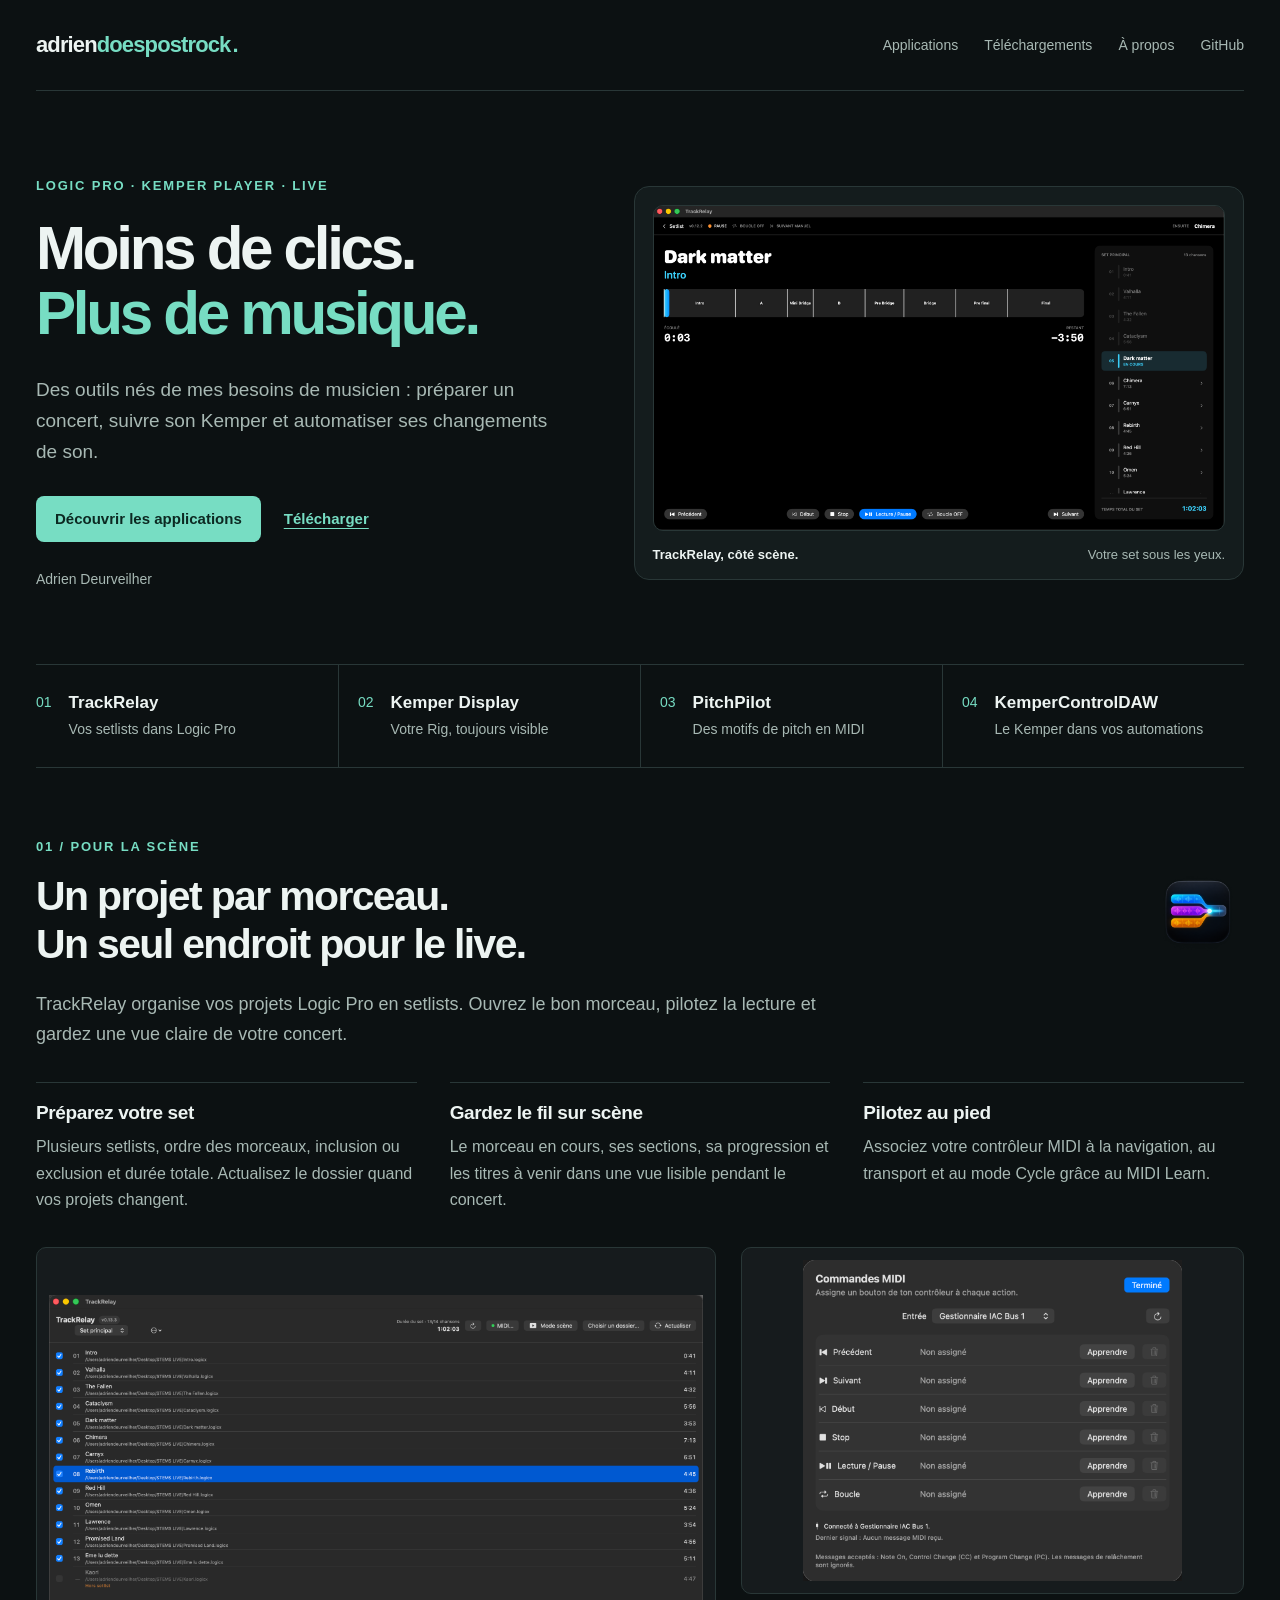
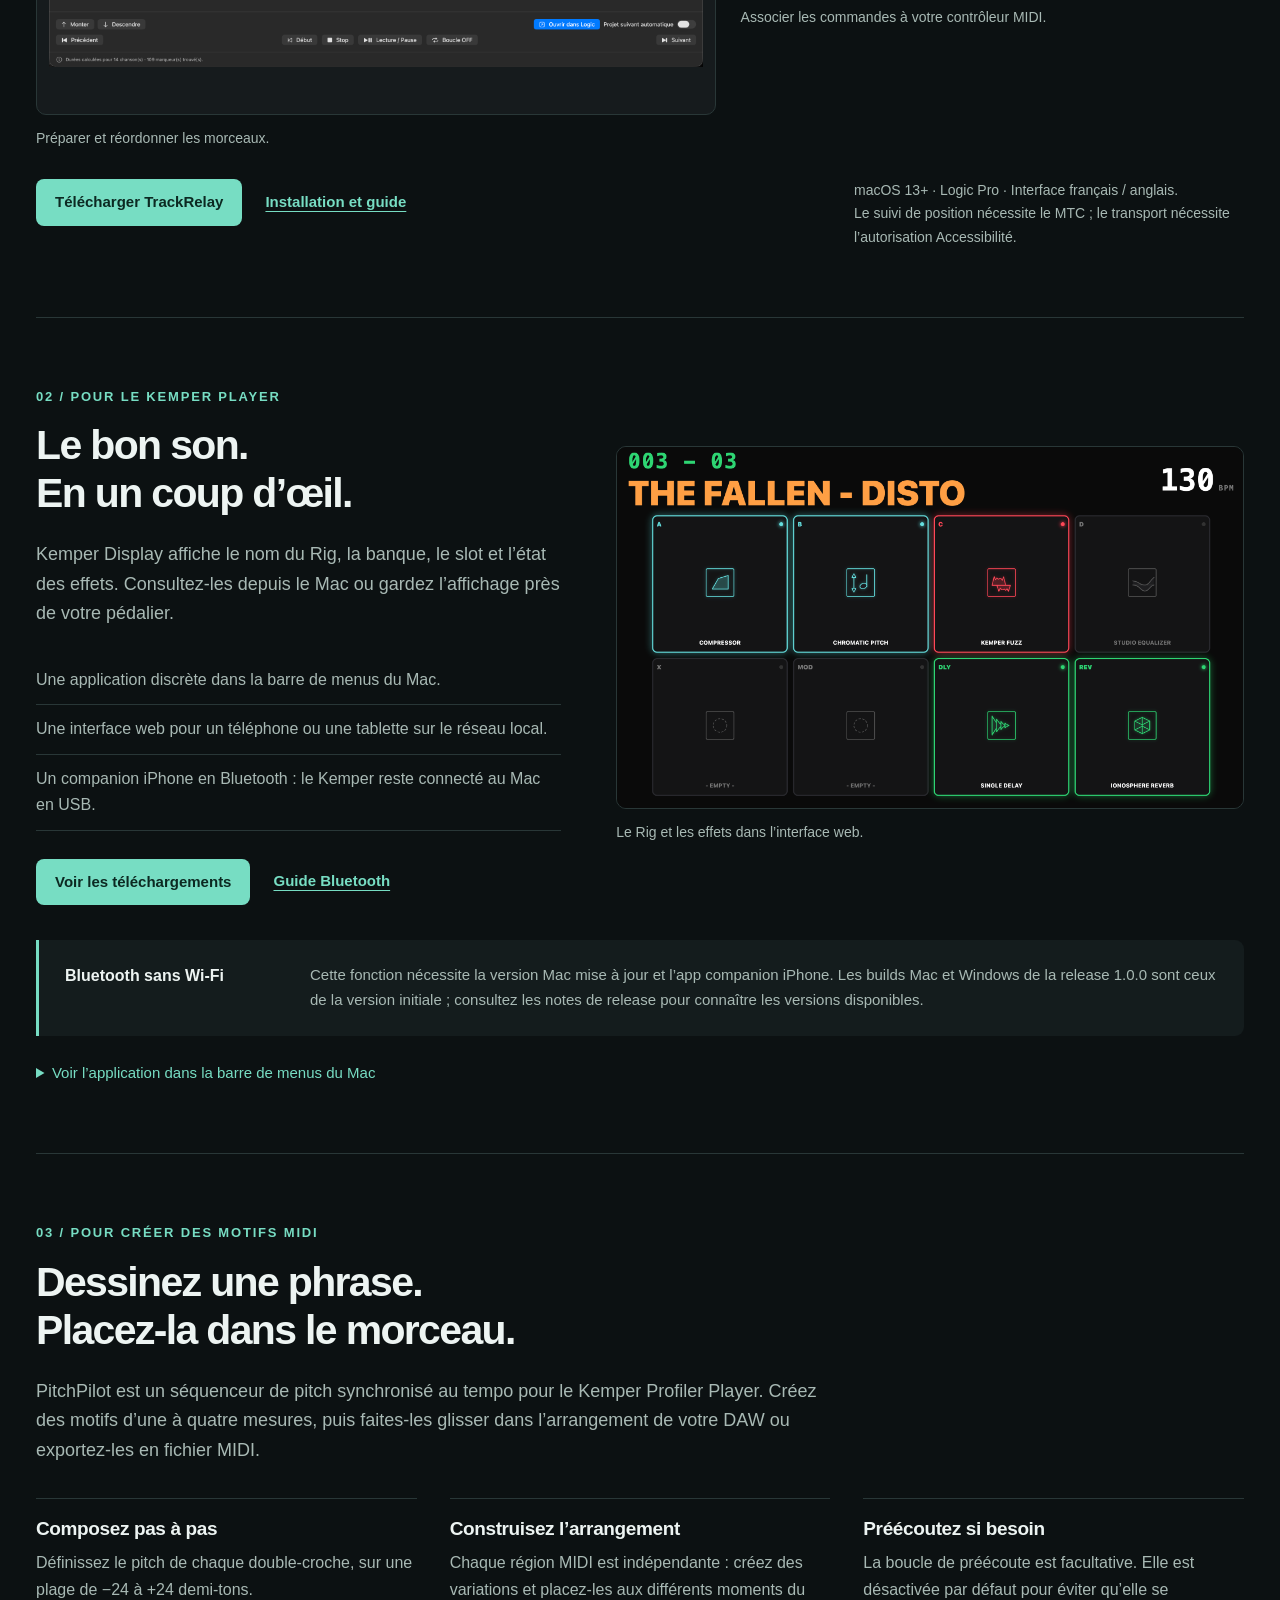
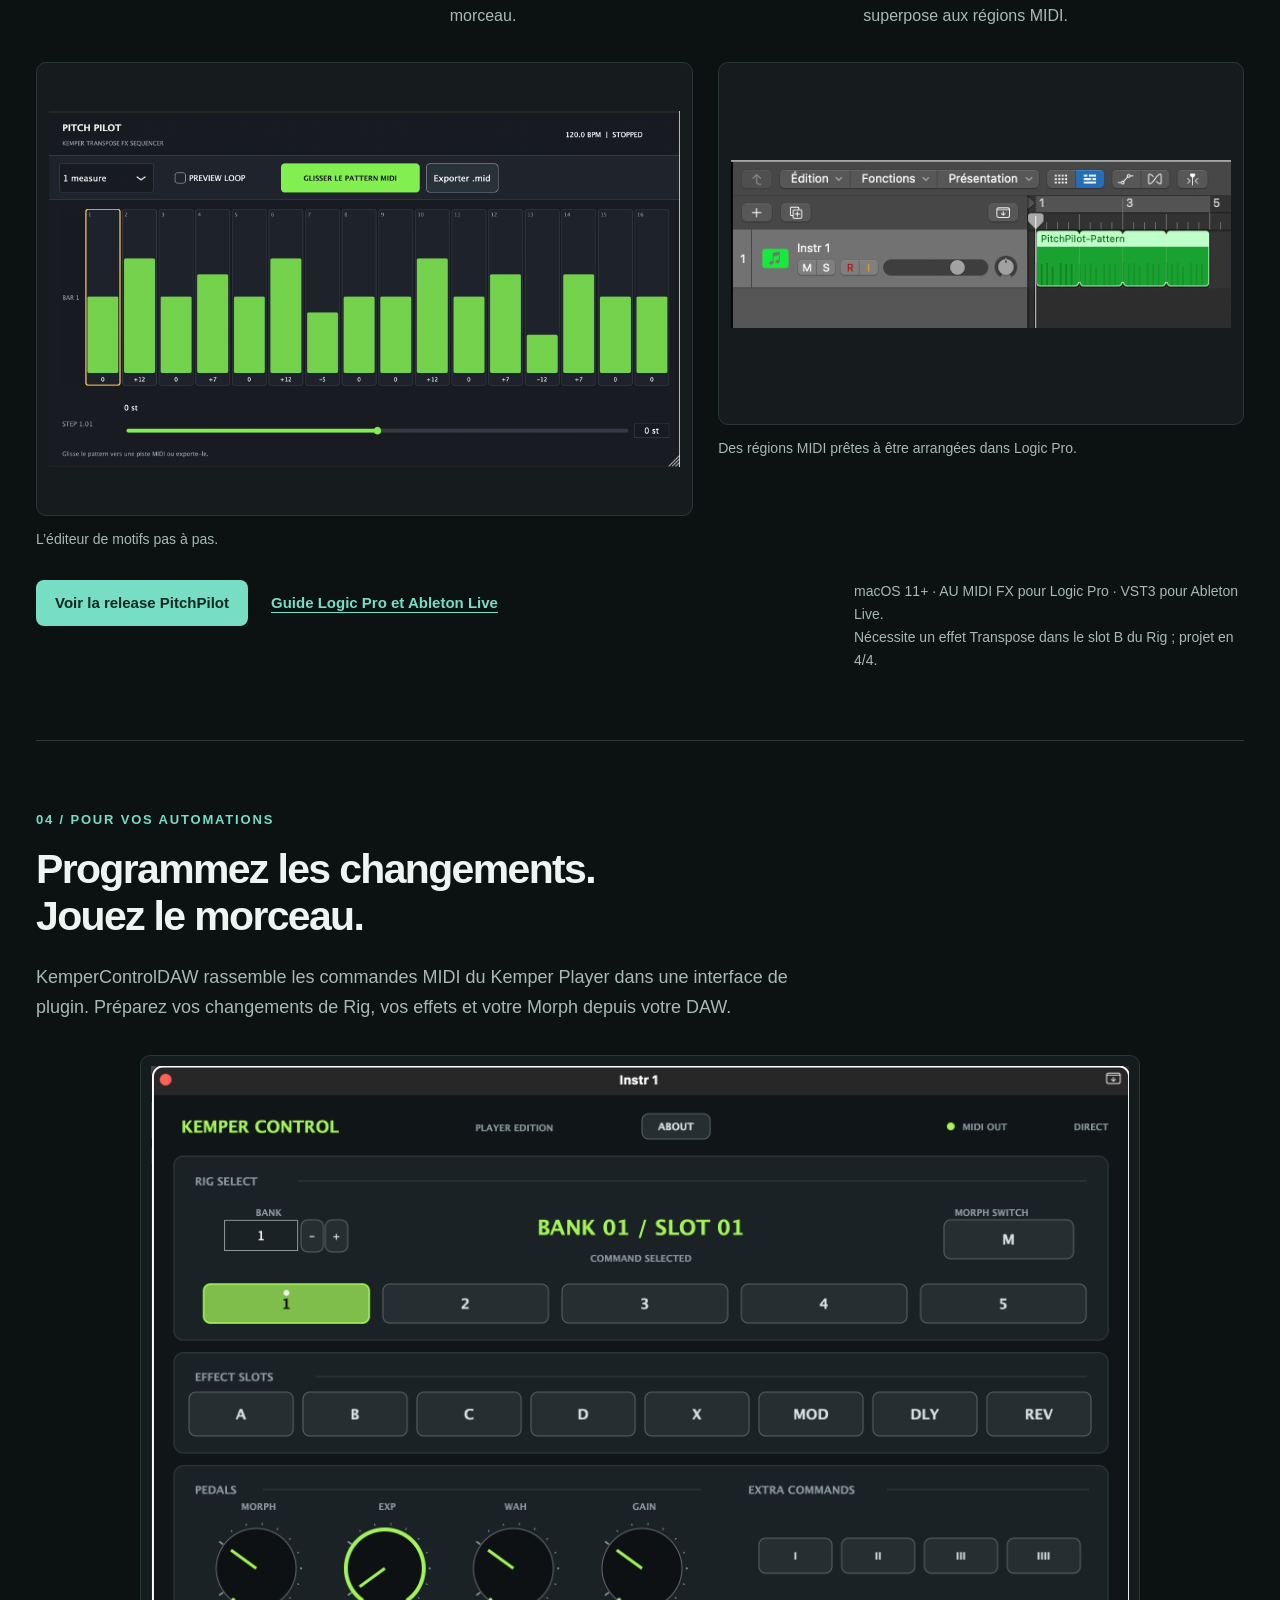
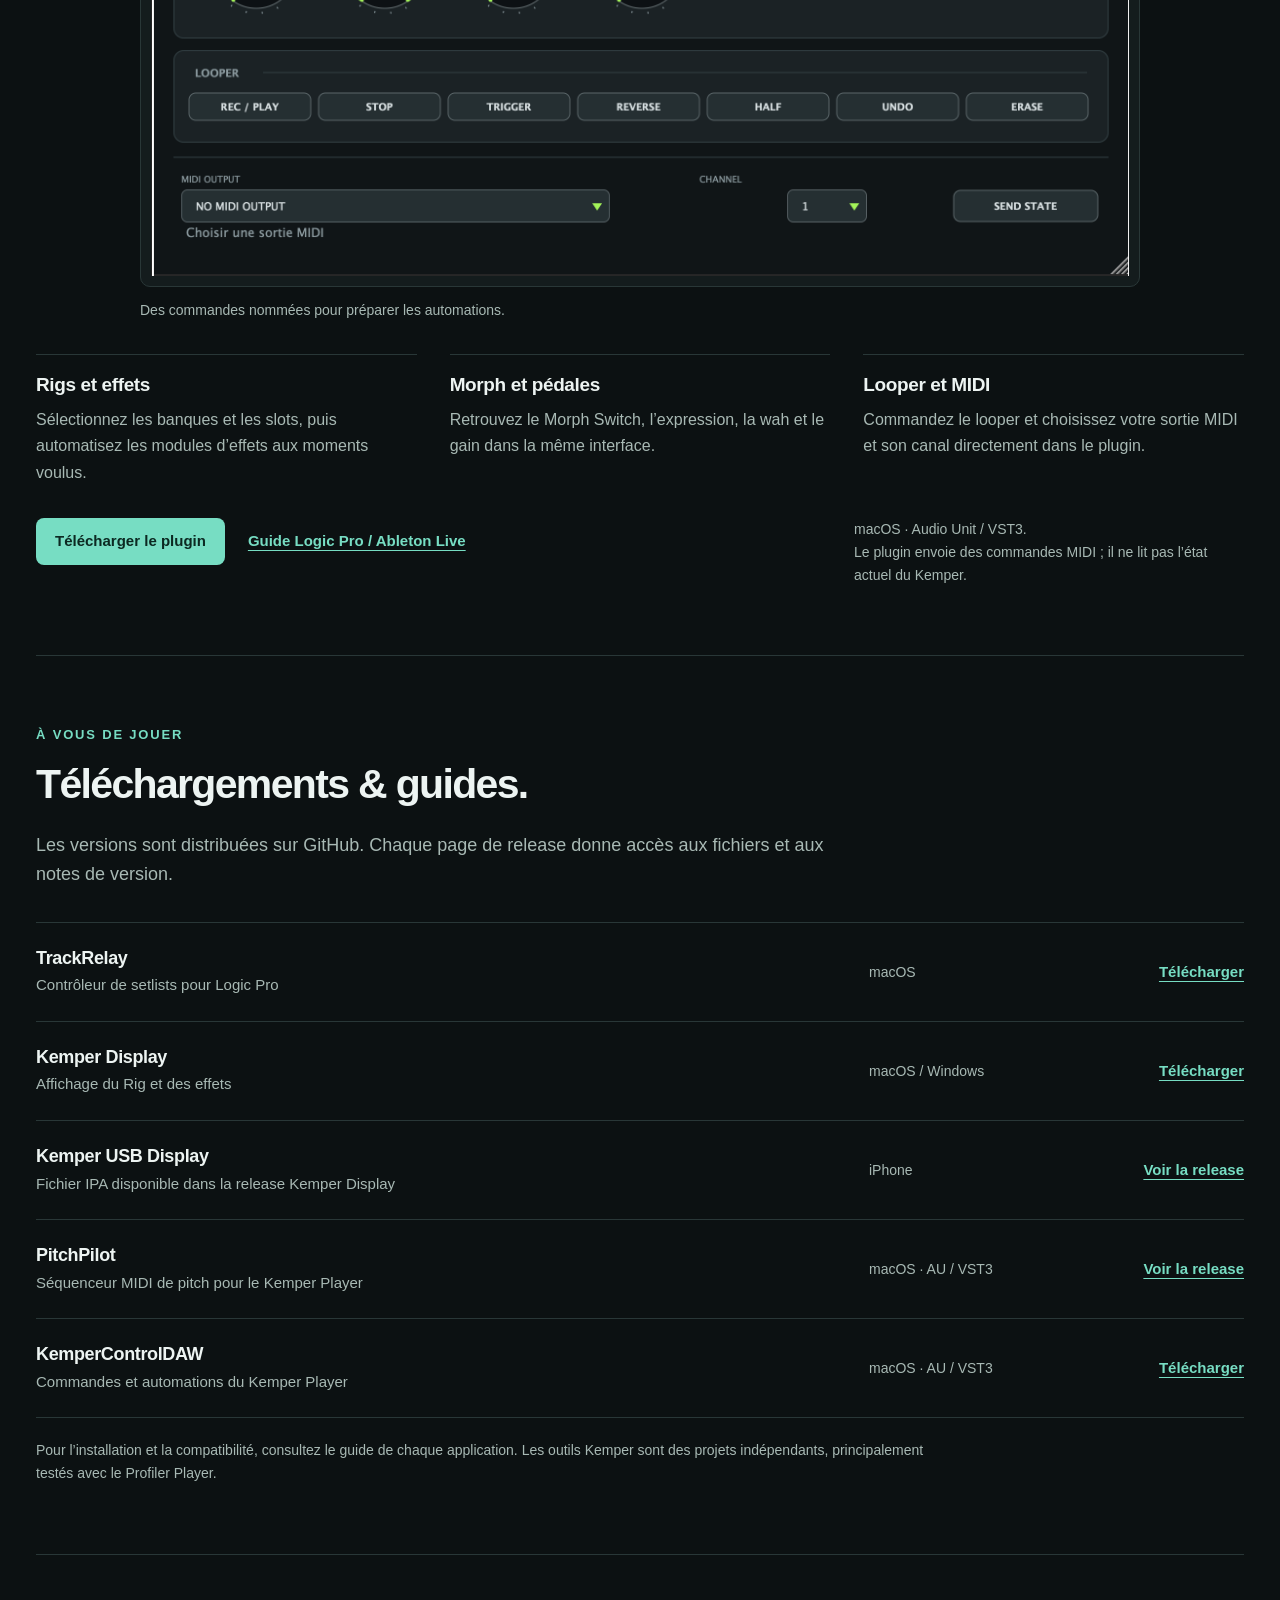
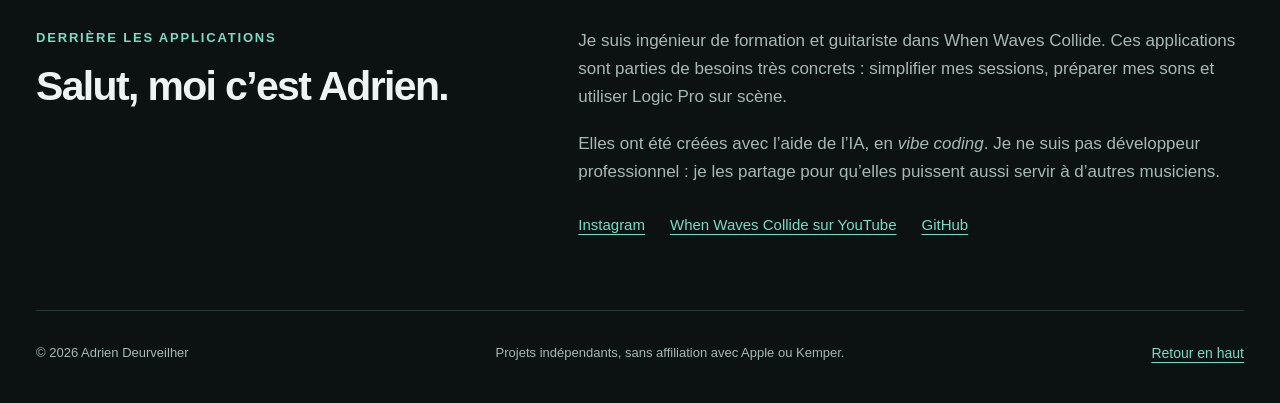
==== index.html @ 3f50622b "Update index.html" ====
<!doctype html>
<html lang="fr">
<head>
  <meta charset="utf-8">
  <meta name="viewport" content="width=device-width, initial-scale=1">
  <meta name="theme-color" content="#0c1112">
  <meta name="description" content="TrackRelay, PitchPilot, Kemper Display et KemperControlDAW : des applications imaginées par Adrien Deurveilher pour Logic Pro, le Kemper Player et la scène.">
  <title>Adrien Does Post Rock — Applications pour musiciens</title>
  <link rel="icon" href="assets/favicon.svg" type="image/svg+xml">
  <link rel="stylesheet" href="styles.css?v=20261006-pitchpilot">
</head>
<body>
  <a class="skip" href="#main">Aller au contenu</a>
  <div class="wrap">
    <header>
      <a class="brand" href="#main" aria-label="Adrien Does Post Rock, accueil">adrien<span>doespostrock</span><span class="brand-dot">.</span></a>
      <nav aria-label="Navigation principale">
        <a href="#applications">Applications</a>
        <a href="#downloads">Téléchargements</a>
        <a href="#about">À propos</a>
        <a href="https://github.com/adriendoespostrock">GitHub</a>
      </nav>
    </header>
    <main id="main">
      <section class="hero" aria-labelledby="hero-title">
        <div>
          <p class="eyebrow">Logic Pro · Kemper Player · Live</p>
          <h1 id="hero-title">Moins de clics.<br><span>Plus de musique.</span></h1>
          <p class="lead">Des outils nés de mes besoins de musicien : préparer un concert, suivre son Kemper et automatiser ses changements de son.</p>
          <div class="actions">
            <a class="button" href="#applications">Découvrir les applications</a>
            <a class="text-link" href="#downloads">Télécharger</a>
          </div>
          <p class="hero-note">Adrien Deurveilher</p>
        </div>
        <figure class="hero-shot">
          <a href="assets/trackrelay-scene.png" aria-label="Voir la capture TrackRelay en grand">
            <img src="assets/trackrelay-scene.png" alt="Vue scène de TrackRelay avec le morceau en cours, ses sections et la setlist." width="2048" height="1162" fetchpriority="high">
          </a>
          <figcaption><strong>TrackRelay, côté scène.</strong><span>Votre set sous les yeux.</span></figcaption>
        </figure>
      </section>

      <section id="applications" class="directory" aria-label="Choisir une application">
        <a href="#trackrelay"><span class="index">01</span><div><strong>TrackRelay</strong><span>Vos setlists dans Logic Pro</span></div><span class="platform">macOS</span></a>
        <a href="#kemper-display"><span class="index">02</span><div><strong>Kemper Display</strong><span>Votre Rig, toujours visible</span></div><span class="platform">Mac · Windows · iPhone</span></a>
        <a href="#pitchpilot"><span class="index">03</span><div><strong>PitchPilot</strong><span>Des motifs de pitch en MIDI</span></div><span class="platform">AU · VST3</span></a>
        <a href="#kemper-control"><span class="index">04</span><div><strong>KemperControlDAW</strong><span>Le Kemper dans vos automations</span></div><span class="platform">AU · VST3</span></a>
      </section>

      <section id="trackrelay" class="section" aria-labelledby="trackrelay-title">
        <div class="section-heading">
          <div><p class="eyebrow">01 / Pour la scène</p><h2 id="trackrelay-title">Un projet par morceau.<br>Un seul endroit pour le live.</h2></div>
          <img class="app-icon" src="assets/trackrelay-icon.png" alt="" width="76" height="76" loading="lazy">
        </div>
        <p class="intro">TrackRelay organise vos projets Logic Pro en setlists. Ouvrez le bon morceau, pilotez la lecture et gardez une vue claire de votre concert.</p>
        <div class="features">
          <div><h3>Préparez votre set</h3><p>Plusieurs setlists, ordre des morceaux, inclusion ou exclusion et durée totale. Actualisez le dossier quand vos projets changent.</p></div>
          <div><h3>Gardez le fil sur scène</h3><p>Le morceau en cours, ses sections, sa progression et les titres à venir dans une vue lisible pendant le concert.</p></div>
          <div><h3>Pilotez au pied</h3><p>Associez votre contrôleur MIDI à la navigation, au transport et au mode Cycle grâce au MIDI Learn.</p></div>
        </div>
        <div class="gallery">
          <figure><a href="assets/trackrelay-setlist.png" aria-label="Agrandir la capture des setlists"><img src="assets/trackrelay-setlist.png" alt="Organisation des morceaux et des setlists dans TrackRelay." loading="lazy"></a><figcaption>Préparer et réordonner les morceaux.</figcaption></figure>
          <figure><a href="assets/trackrelay-midi.png" aria-label="Agrandir la capture du MIDI Learn"><img src="assets/trackrelay-midi.png" alt="Réglages MIDI Learn de TrackRelay pour les commandes de transport et de navigation." loading="lazy"></a><figcaption>Associer les commandes à votre contrôleur MIDI.</figcaption></figure>
        </div>
        <div class="product-bottom"><div class="actions"><a class="button" href="https://github.com/adriendoespostrock/TrackRelay/releases/latest">Télécharger TrackRelay</a><a class="text-link" href="https://github.com/adriendoespostrock/TrackRelay#preparing-the-logic-projects">Installation et guide</a></div><p class="note">macOS 13+ · Logic Pro · Interface français / anglais.<br>Le suivi de position nécessite le MTC ; le transport nécessite l’autorisation Accessibilité.</p></div>
      </section>

      <section id="kemper-display" class="section" aria-labelledby="display-title">
        <div class="product-grid">
          <div>
            <p class="eyebrow">02 / Pour le Kemper Player</p>
            <h2 id="display-title">Le bon son.<br>En un coup d’œil.</h2>
            <p class="intro">Kemper Display affiche le nom du Rig, la banque, le slot et l’état des effets. Consultez-les depuis le Mac ou gardez l’affichage près de votre pédalier.</p>
            <ul class="feature-list"><li>Une application discrète dans la barre de menus du Mac.</li><li>Une interface web pour un téléphone ou une tablette sur le réseau local.</li><li>Un companion iPhone en Bluetooth : le Kemper reste connecté au Mac en USB.</li></ul>
            <div class="actions"><a class="button" href="https://github.com/adriendoespostrock/KemperDisplayMacMenu/releases/latest">Voir les téléchargements</a><a class="text-link" href="https://github.com/adriendoespostrock/KemperDisplayMacMenu#bluetooth-iphone-companion">Guide Bluetooth</a></div>
          </div>
          <figure><a href="assets/kemper-web.png" aria-label="Agrandir l’interface Kemper Display"><img src="assets/kemper-web.png" alt="Interface web Kemper Display : nom du Rig, banque, slot et effets avec leurs couleurs." loading="lazy"></a><figcaption>Le Rig et les effets dans l’interface web.</figcaption></figure>
        </div>
        <div class="connection-note"><strong>Bluetooth sans Wi-Fi</strong><p>Cette fonction nécessite la version Mac mise à jour et l’app companion iPhone. Les builds Mac et Windows de la release 1.0.0 sont ceux de la version initiale ; consultez les notes de release pour connaître les versions disponibles.</p></div>
        <details><summary>Voir l’application dans la barre de menus du Mac</summary><figure class="menu-shot"><a href="assets/kemper-menu.png"><img src="assets/kemper-menu.png" alt="Menu Kemper Display sur macOS avec les informations du Profiler et les paramètres de connexion." loading="lazy"></a></figure></details>
      </section>

      <section id="pitchpilot" class="section" aria-labelledby="pitchpilot-title">
        <p class="eyebrow">03 / Pour créer des motifs MIDI</p>
        <h2 id="pitchpilot-title">Dessinez une phrase.<br>Placez-la dans le morceau.</h2>
        <p class="intro">PitchPilot est un séquenceur de pitch synchronisé au tempo pour le Kemper Profiler Player. Créez des motifs d’une à quatre mesures, puis faites-les glisser dans l’arrangement de votre DAW ou exportez-les en fichier MIDI.</p>
        <div class="features">
          <div><h3>Composez pas à pas</h3><p>Définissez le pitch de chaque double-croche, sur une plage de −24 à +24 demi-tons.</p></div>
          <div><h3>Construisez l’arrangement</h3><p>Chaque région MIDI est indépendante : créez des variations et placez-les aux différents moments du morceau.</p></div>
          <div><h3>Préécoutez si besoin</h3><p>La boucle de préécoute est facultative. Elle est désactivée par défaut pour éviter qu’elle se superpose aux régions MIDI.</p></div>
        </div>
        <div class="gallery pitchpilot-gallery">
          <figure><a href="assets/pitchpilot-editor.png" aria-label="Agrandir la capture de l’éditeur PitchPilot"><img src="assets/pitchpilot-editor.png" alt="Éditeur de motifs PitchPilot avec les pas de pitch réglés sur la grille." loading="lazy"></a><figcaption>L’éditeur de motifs pas à pas.</figcaption></figure>
          <figure><a href="assets/pitchpilot-logic-arrangement.png" aria-label="Agrandir la capture de l’arrangement Logic Pro"><img src="assets/pitchpilot-logic-arrangement.png" alt="Régions MIDI PitchPilot disposées dans l’arrangement de Logic Pro." loading="lazy"></a><figcaption>Des régions MIDI prêtes à être arrangées dans Logic Pro.</figcaption></figure>
        </div>
        <div class="product-bottom"><div class="actions"><a class="button" href="https://github.com/adriendoespostrock/pitchpilot/releases/latest">Voir la release PitchPilot</a><a class="text-link" href="https://github.com/adriendoespostrock/pitchpilot#logic-pro">Guide Logic Pro et Ableton Live</a></div><p class="note">macOS 11+ · AU MIDI FX pour Logic Pro · VST3 pour Ableton Live.<br>Nécessite un effet Transpose dans le slot B du Rig ; projet en 4/4.</p></div>
      </section>

      <section id="kemper-control" class="section" aria-labelledby="control-title">
        <p class="eyebrow">04 / Pour vos automations</p>
        <h2 id="control-title">Programmez les changements.<br>Jouez le morceau.</h2>
        <p class="intro">KemperControlDAW rassemble les commandes MIDI du Kemper Player dans une interface de plugin. Préparez vos changements de Rig, vos effets et votre Morph depuis votre DAW.</p>
        <figure class="control-shot"><a href="assets/kemper-control.png" aria-label="Agrandir l’interface KemperControlDAW"><img src="assets/kemper-control.png" alt="Interface du plugin KemperControlDAW : choix de Rig, modules d’effets, Morph, pédales et commandes du looper." loading="lazy"></a><figcaption>Des commandes nommées pour préparer les automations.</figcaption></figure>
        <div class="features"><div><h3>Rigs et effets</h3><p>Sélectionnez les banques et les slots, puis automatisez les modules d’effets aux moments voulus.</p></div><div><h3>Morph et pédales</h3><p>Retrouvez le Morph Switch, l’expression, la wah et le gain dans la même interface.</p></div><div><h3>Looper et MIDI</h3><p>Commandez le looper et choisissez votre sortie MIDI et son canal directement dans le plugin.</p></div></div>
        <div class="product-bottom"><div class="actions"><a class="button" href="https://github.com/adriendoespostrock/KemperControlDAW/releases/latest">Télécharger le plugin</a><a class="text-link" href="https://github.com/adriendoespostrock/KemperControlDAW#installation">Guide Logic Pro / Ableton Live</a></div><p class="note">macOS · Audio Unit / VST3.<br>Le plugin envoie des commandes MIDI ; il ne lit pas l’état actuel du Kemper.</p></div>
      </section>

      <section id="downloads" class="section" aria-labelledby="downloads-title">
        <p class="eyebrow">À vous de jouer</p>
        <h2 id="downloads-title">Téléchargements &amp; guides.</h2>
        <p class="intro">Les versions sont distribuées sur GitHub. Chaque page de release donne accès aux fichiers et aux notes de version.</p>
        <div class="download-list">
          <div><div><h3>TrackRelay</h3><p>Contrôleur de setlists pour Logic Pro</p></div><span class="platform">macOS</span><a href="https://github.com/adriendoespostrock/TrackRelay/releases/latest">Télécharger</a></div>
          <div><div><h3>Kemper Display</h3><p>Affichage du Rig et des effets</p></div><span class="platform">macOS / Windows</span><a href="https://github.com/adriendoespostrock/KemperDisplayMacMenu/releases/latest">Télécharger</a></div>
          <div><div><h3>Kemper USB Display</h3><p>Fichier IPA disponible dans la release Kemper Display</p></div><span class="platform">iPhone</span><a href="https://github.com/adriendoespostrock/KemperDisplayMacMenu/releases/latest">Voir la release</a></div>
          <div><div><h3>PitchPilot</h3><p>Séquenceur MIDI de pitch pour le Kemper Player</p></div><span class="platform">macOS · AU / VST3</span><a href="https://github.com/adriendoespostrock/pitchpilot/releases/latest">Voir la release</a></div>
          <div><div><h3>KemperControlDAW</h3><p>Commandes et automations du Kemper Player</p></div><span class="platform">macOS · AU / VST3</span><a href="https://github.com/adriendoespostrock/KemperControlDAW/releases/latest">Télécharger</a></div>
        </div>
        <p class="note">Pour l’installation et la compatibilité, consultez le guide de chaque application. Les outils Kemper sont des projets indépendants, principalement testés avec le Profiler Player.</p>
      </section>

      <section id="about" class="section about" aria-labelledby="about-title">
        <div><p class="eyebrow">Derrière les applications</p><h2 id="about-title">Salut, moi c’est Adrien.</h2></div>
        <div><p>Je suis ingénieur de formation et guitariste dans When Waves Collide. Ces applications sont parties de besoins très concrets : simplifier mes sessions, préparer mes sons et utiliser Logic Pro sur scène.</p><p>Elles ont été créées avec l’aide de l’IA, en <em>vibe coding</em>. Je ne suis pas développeur professionnel : je les partage pour qu’elles puissent aussi servir à d’autres musiciens.</p><div class="socials"><a href="https://www.instagram.com/adriendoespostrock/">Instagram</a><a href="https://www.youtube.com/@WhenWavesCollide">When Waves Collide sur YouTube</a><a href="https://github.com/adriendoespostrock">GitHub</a></div></div>
      </section>
    </main>
    <footer><span>© 2026 Adrien Deurveilher</span><span>Projets indépendants, sans affiliation avec Apple ou Kemper.</span><a href="#main">Retour en haut</a></footer>
  </div>
</body>
</html>
---- styles.css ----
:root{color-scheme:dark;--bg:#0c1112;--surface:#141c1d;--ink:#edf4f2;--muted:#a8b9b4;--line:#293737;--accent:#77ddc3}
*{box-sizing:border-box}html{scroll-behavior:smooth}body{margin:0;background:var(--bg);color:var(--ink);font:17px/1.65 -apple-system,BlinkMacSystemFont,"Segoe UI",sans-serif}a{color:var(--accent);text-underline-offset:.25em}a:hover{color:#b9f5e5}a:focus-visible,summary:focus-visible{outline:3px solid var(--accent);outline-offset:6px}img{display:block;max-width:100%;height:auto}.wrap{max-width:1280px;margin:auto;padding:0 36px}.skip{position:absolute;left:20px;top:-100px;background:var(--accent);color:var(--bg);padding:12px 20px;z-index:10}.skip:focus{top:12px}header{display:flex;justify-content:space-between;align-items:center;gap:28px;border-bottom:1px solid var(--line);padding:27px 0}.brand{font-size:22px;font-weight:750;letter-spacing:-.04em;color:var(--ink);text-decoration:none}.brand span{color:var(--accent)}.brand-dot{padding-left:2px}nav{display:flex;flex-wrap:wrap;gap:26px}nav a{font-size:14px;color:var(--muted);text-decoration:none}nav a:hover{color:var(--ink)}.hero{display:grid;grid-template-columns:.96fr 1.08fr;gap:55px;align-items:center;padding:84px 0 73px}.hero>*{min-width:0}.eyebrow{font-size:13px;text-transform:uppercase;color:var(--accent);letter-spacing:.14em;font-weight:650;margin:0 0 20px}h1{font-size:clamp(44px,4.7vw,64px);line-height:1.08;letter-spacing:-.055em;font-weight:730;margin:0 0 27px}h1 span{color:var(--accent)}.lead{font-size:19px;color:var(--muted);max-width:520px;margin:0}.actions{display:flex;gap:23px;align-items:center;flex-wrap:wrap;margin-top:28px;font-size:15px}.button{display:inline-block;background:var(--accent);color:#0c2922;text-decoration:none;font-weight:700;border-radius:8px;padding:12px 19px;line-height:1.5}.button:hover{background:#a4edda;color:#0c2922}.text-link{font-weight:550}.hero-note{font-size:14px;color:var(--muted);margin:26px 0 0}figure{margin:0}figure>a{display:block;border-radius:10px}figure img{width:100%;border:1px solid var(--line);border-radius:10px;background:var(--surface)}.hero-shot{padding:18px 18px 14px;background:var(--surface);border-radius:15px;border:1px solid var(--line);transform:none}.hero-shot img{width:100%;height:auto}.hero-shot figcaption{display:flex;flex-wrap:wrap;justify-content:space-between;gap:6px;margin-top:13px;font-size:13px}figcaption{font-size:14px;color:var(--muted);margin-top:12px}figcaption strong{color:var(--ink);font-weight:550}.directory{display:grid;grid-template-columns:repeat(4,1fr);border-top:1px solid var(--line);border-bottom:1px solid var(--line);scroll-margin-top:25px}.directory>a{display:flex;gap:17px;align-items:flex-start;color:var(--ink);text-decoration:none;padding:26px 19px;position:relative}.directory>a:first-child{padding-left:0}.directory>a+a{border-left:1px solid var(--line)}.index{font-size:14px;color:var(--accent);font-variant-numeric:tabular-nums}.directory strong{display:block;font-size:17px;line-height:1.4}.directory div>span{display:block;font-size:14px;color:var(--muted);margin-top:3px}.directory .platform{display:none}.directory>a:hover strong{color:var(--accent)}.section{padding:68px 0;border-bottom:1px solid var(--line);scroll-margin-top:25px}h2{font-size:clamp(30px,3.2vw,43px);line-height:1.17;letter-spacing:-.04em;font-weight:700;margin:0 0 22px}.section .eyebrow{margin-bottom:15px}.intro{font-size:18px;color:var(--muted);max-width:790px;margin:0 0 27px}.section-heading{display:flex;align-items:center;justify-content:space-between;gap:25px}.app-icon{width:76px;height:76px;border-radius:18px;margin-right:8px}.features{display:grid;grid-template-columns:repeat(3,1fr);gap:33px;margin:32px 0}.features>div{border-top:1px solid var(--line);padding-top:17px}h3{font-size:19px;font-weight:650;line-height:1.35;letter-spacing:-.02em;margin:0 0 9px}.features p{font-size:16px;color:var(--muted);margin:0}.gallery{display:grid;grid-template-columns:1.35fr 1fr;gap:25px;align-items:start;margin-top:33px}.pitchpilot-gallery{grid-template-columns:1.25fr 1fr}.gallery figure{min-width:0}.gallery img{aspect-ratio:1.45;object-fit:contain;padding:12px;background:#161b1d}.product-bottom{display:flex;align-items:flex-start;justify-content:space-between;gap:28px;margin-top:29px}.product-bottom .actions{margin-top:0}.note{font-size:14px;color:var(--muted);margin:21px 0 0;max-width:900px}.product-bottom .note{margin:0;max-width:390px}.product-grid{display:grid;grid-template-columns:.92fr 1.1fr;align-items:center;gap:55px}.product-grid>*{min-width:0}.feature-list{list-style:none;padding:0;color:var(--muted);font-size:16px;margin:26px 0}.feature-list li{padding:11px 0;border-bottom:1px solid var(--line)}.connection-note{display:grid;grid-template-columns:220px 1fr;gap:25px;background:var(--surface);border-left:3px solid var(--accent);padding:23px 26px;margin-top:35px;border-radius:0 9px 9px 0;font-size:15px}.connection-note p{color:var(--muted);margin:0}.connection-note strong{font-size:16px}details{margin-top:25px}summary{font-size:15px;color:var(--accent);cursor:pointer}.menu-shot{max-width:620px;margin-top:20px}.control-shot{max-width:1000px;margin:32px auto}.control-shot img{padding:10px;background:var(--surface)}.download-list{margin-top:32px;border-top:1px solid var(--line)}.download-list>div{display:grid;grid-template-columns:1fr 210px 140px;align-items:center;gap:25px;border-bottom:1px solid var(--line);padding:23px 0}.download-list h3{font-size:18px;margin:0 0 3px}.download-list p{font-size:15px;color:var(--muted);margin:0}.platform{font-size:14px;color:var(--muted)}.download-list a{justify-self:end;font-size:15px;font-weight:600}.about{display:grid;grid-template-columns:.83fr 1.17fr;gap:70px;padding:72px 0}.about p:not(.eyebrow){color:var(--muted);margin:0 0 19px;font-size:17px}.socials{display:flex;flex-wrap:wrap;gap:14px 25px;margin-top:27px;font-size:15px}footer{display:flex;justify-content:space-between;gap:18px;flex-wrap:wrap;color:var(--muted);font-size:13px;padding:31px 0 38px}footer a{font-size:14px}
@media(min-width:1300px){.hero-shot{margin-right:-10px}}
@media(max-width:1000px){.hero{gap:32px}.wrap{padding:0 26px}nav{gap:17px}.brand{font-size:20px}.hero h1{font-size:48px}.product-grid{gap:30px}.product-bottom{flex-direction:column}.product-bottom .note{max-width:none}.about{gap:35px}}
@media(max-width:760px){header{align-items:flex-start;flex-direction:column;gap:14px;padding:23px 0}.hero{grid-template-columns:1fr;padding:44px 0 42px;gap:35px}.hero h1{font-size:clamp(40px,8vw,60px)}.hero-shot{transform:none;padding:12px;max-width:650px}.hero-note{margin-top:20px}.lead{font-size:18px}.directory{grid-template-columns:1fr}.directory>a,.directory>a:first-child{padding:20px 0}.directory>a+a{border-left:0;border-top:1px solid var(--line)}.directory .platform{display:block;margin-left:auto;text-align:right;max-width:100px}.section{padding:44px 0}.features{grid-template-columns:1fr;gap:20px}.gallery{grid-template-columns:1fr;gap:25px}.gallery img{aspect-ratio:auto;padding:8px}.product-grid{grid-template-columns:1fr;gap:27px}.connection-note{grid-template-columns:1fr;gap:10px;padding:20px}.download-list>div{grid-template-columns:1fr auto;gap:8px 12px}.download-list>div>div{grid-column:1/-1}.download-list a{grid-column:2}.about{grid-template-columns:1fr;gap:9px}.app-icon{width:58px;height:58px;margin:0;align-self:flex-start}.section-heading h2{font-size:30px}.eyebrow{font-size:12px}.hero-shot figcaption{font-size:13px}footer{flex-direction:column;gap:9px}}
@media(max-width:390px){.wrap{padding:0 19px}nav{gap:12px}.directory .platform{display:none}.actions{gap:18px}.brand{font-size:20px}.app-icon{display:none}}
@media(prefers-reduced-motion:reduce){html{scroll-behavior:auto}}
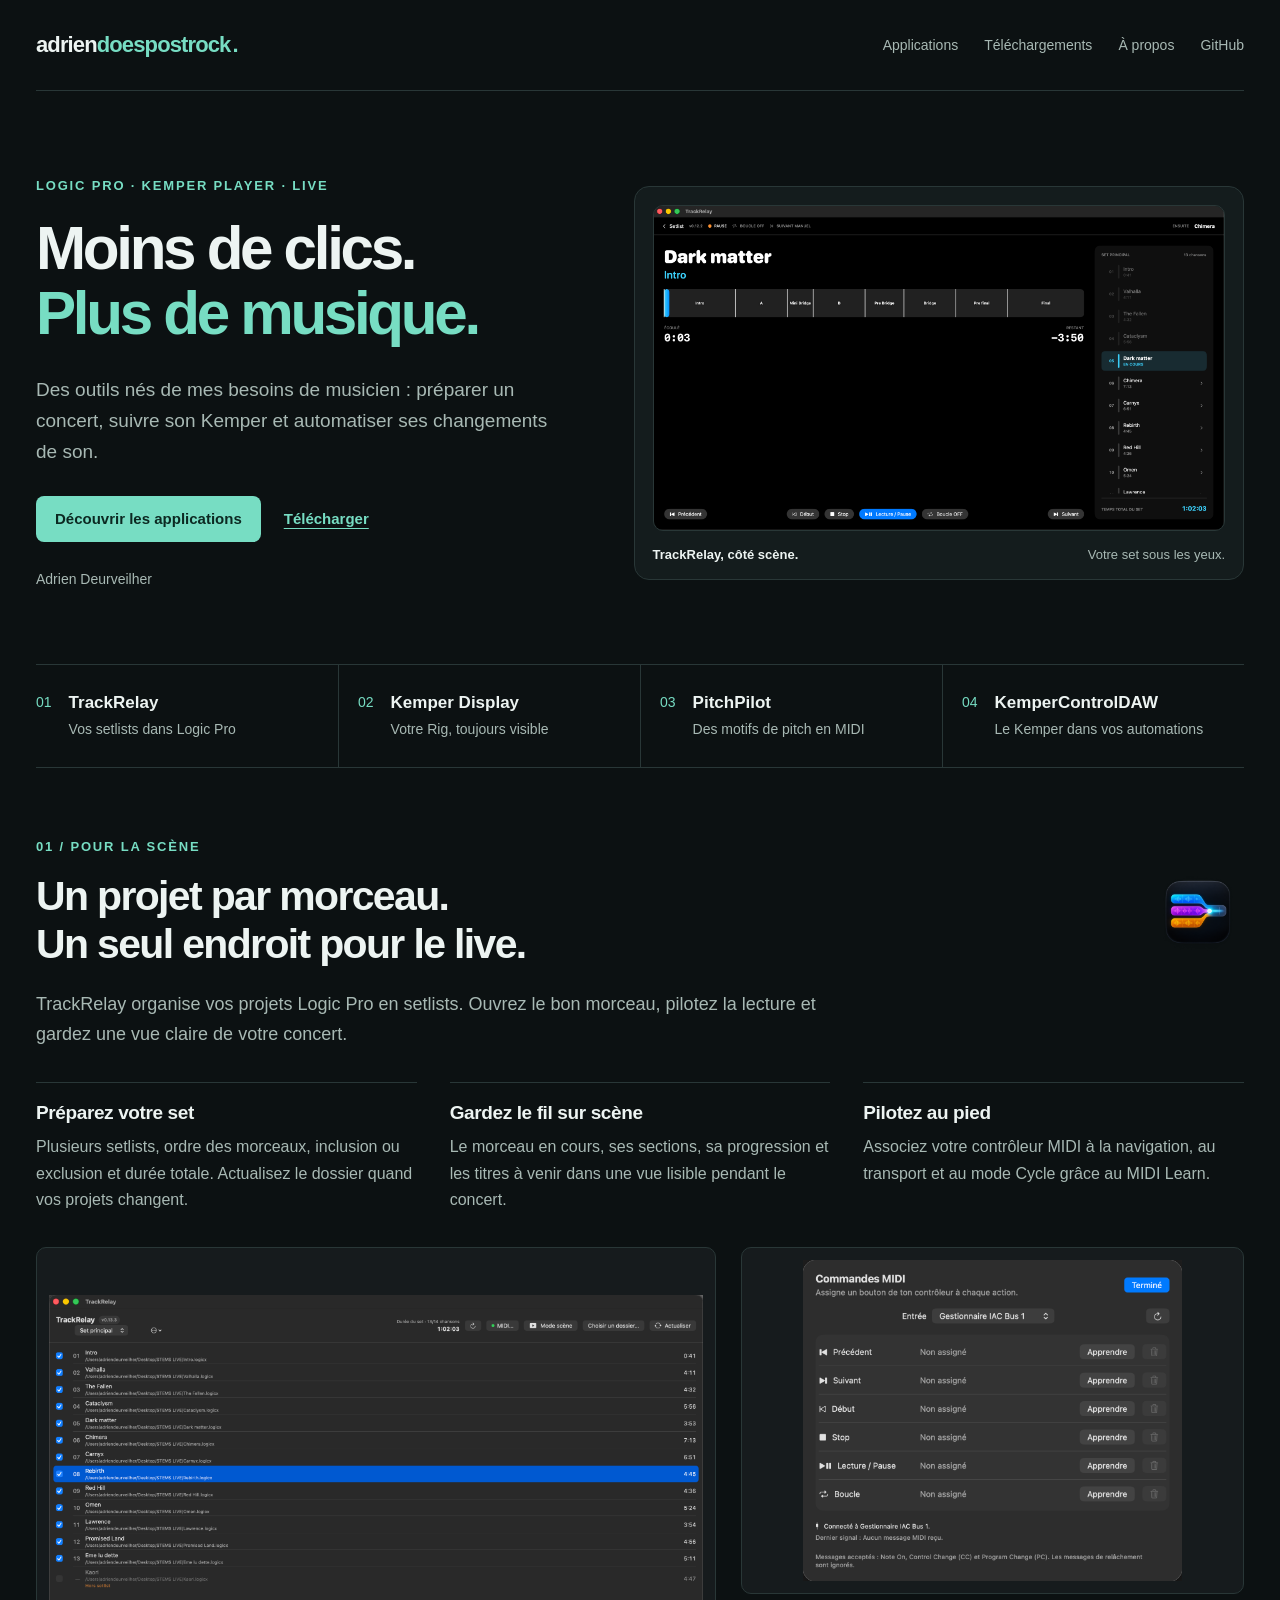
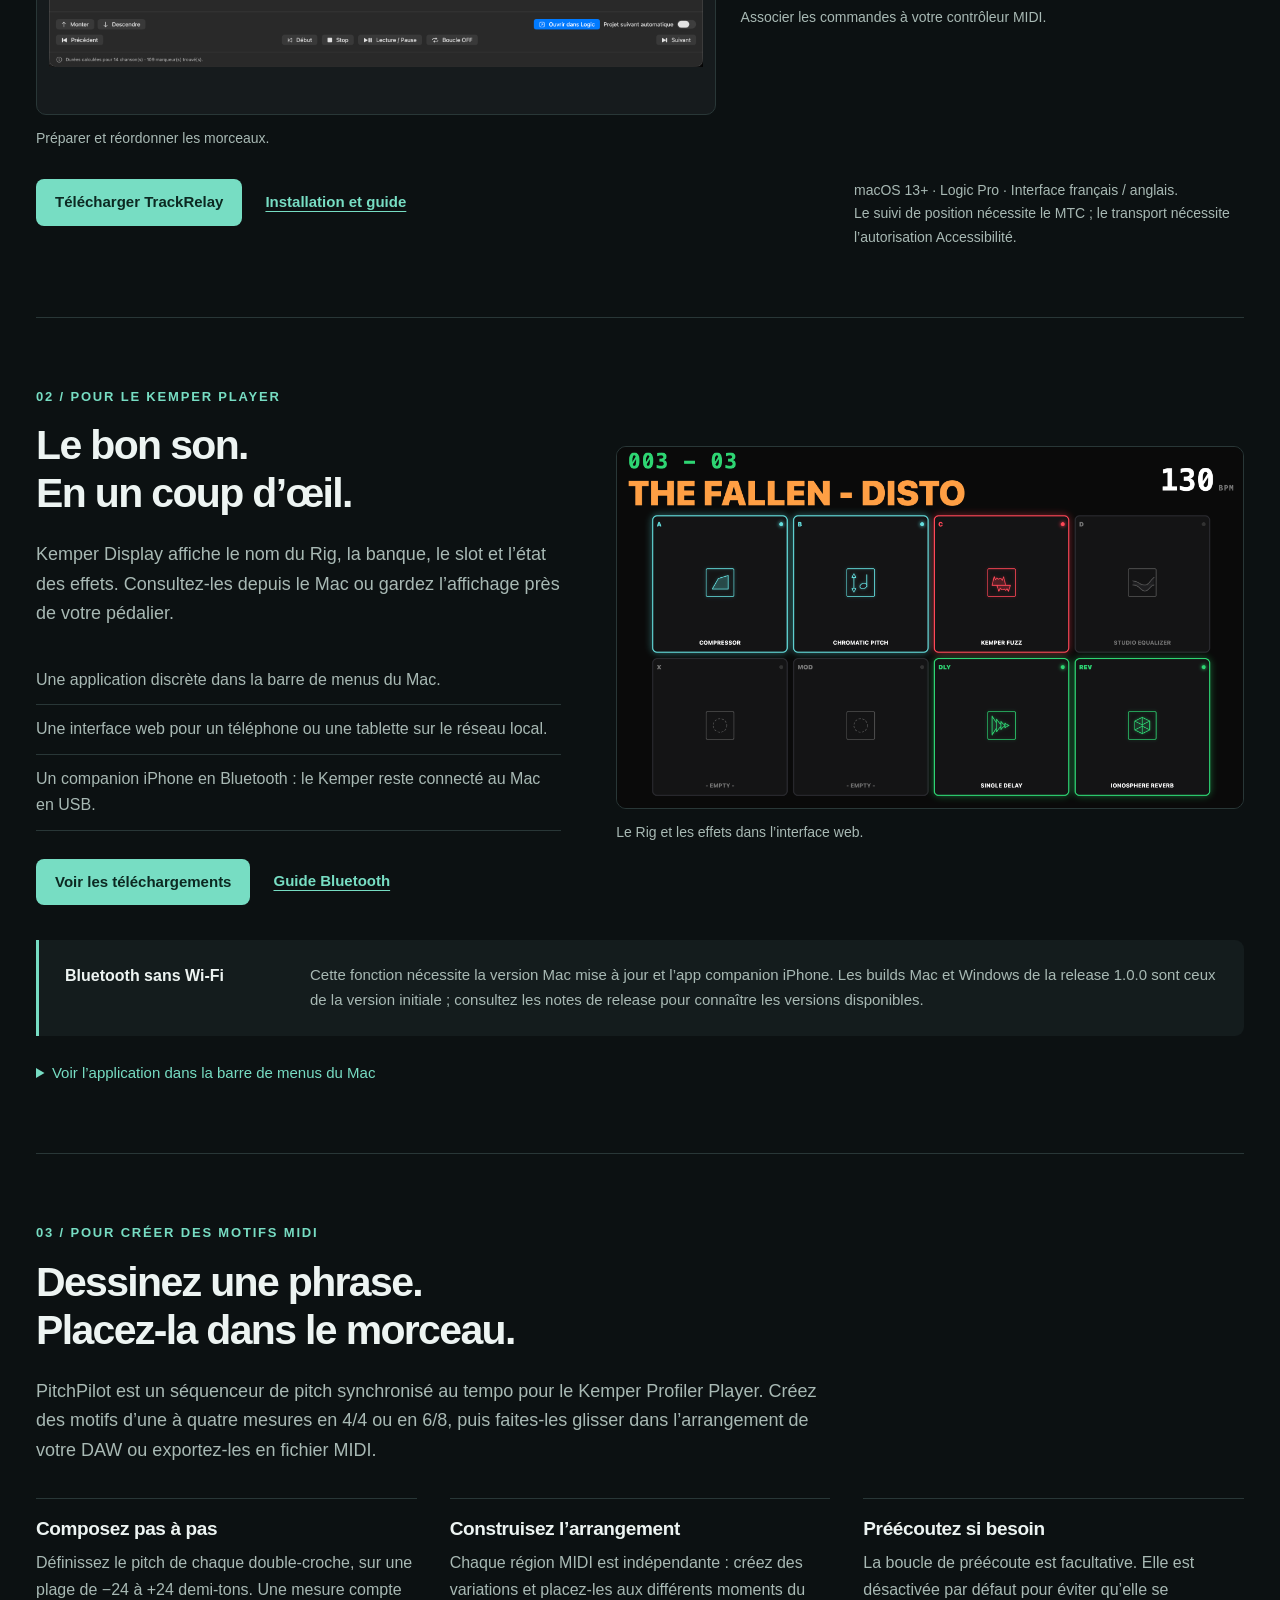
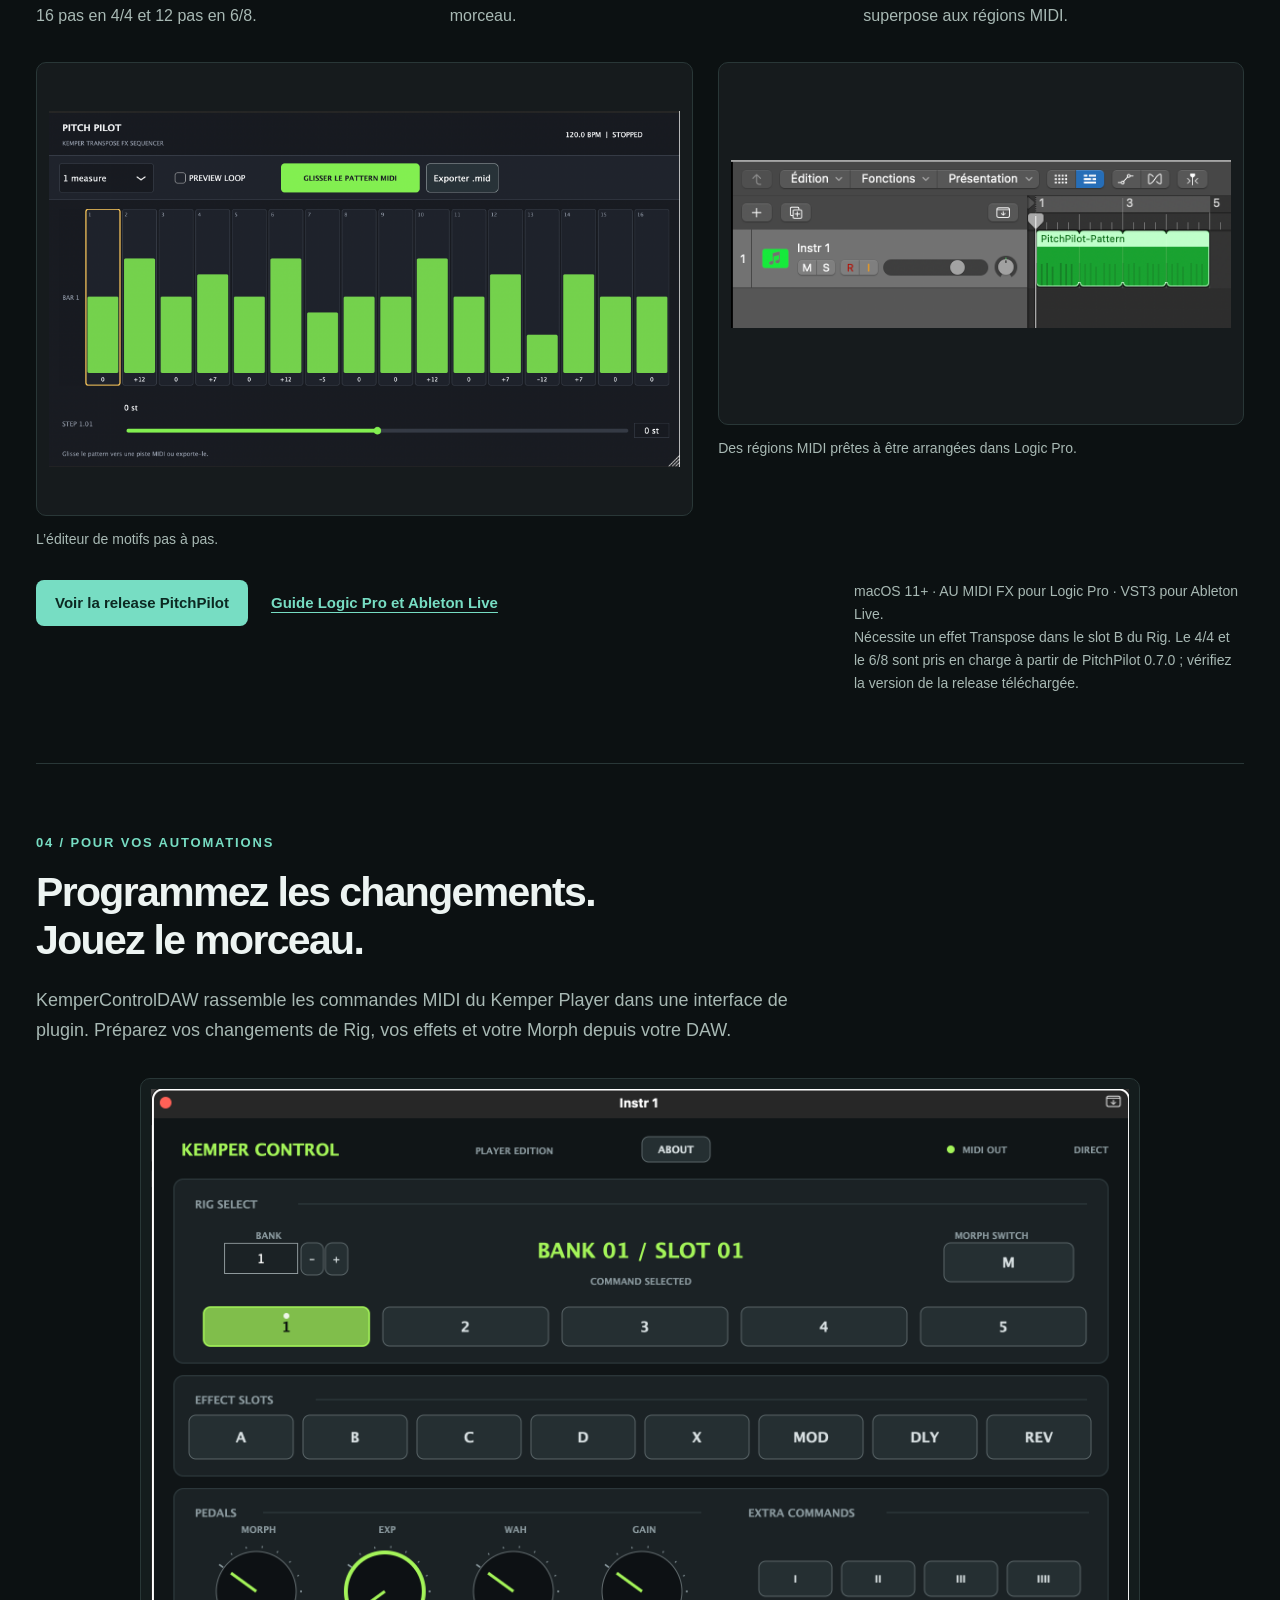
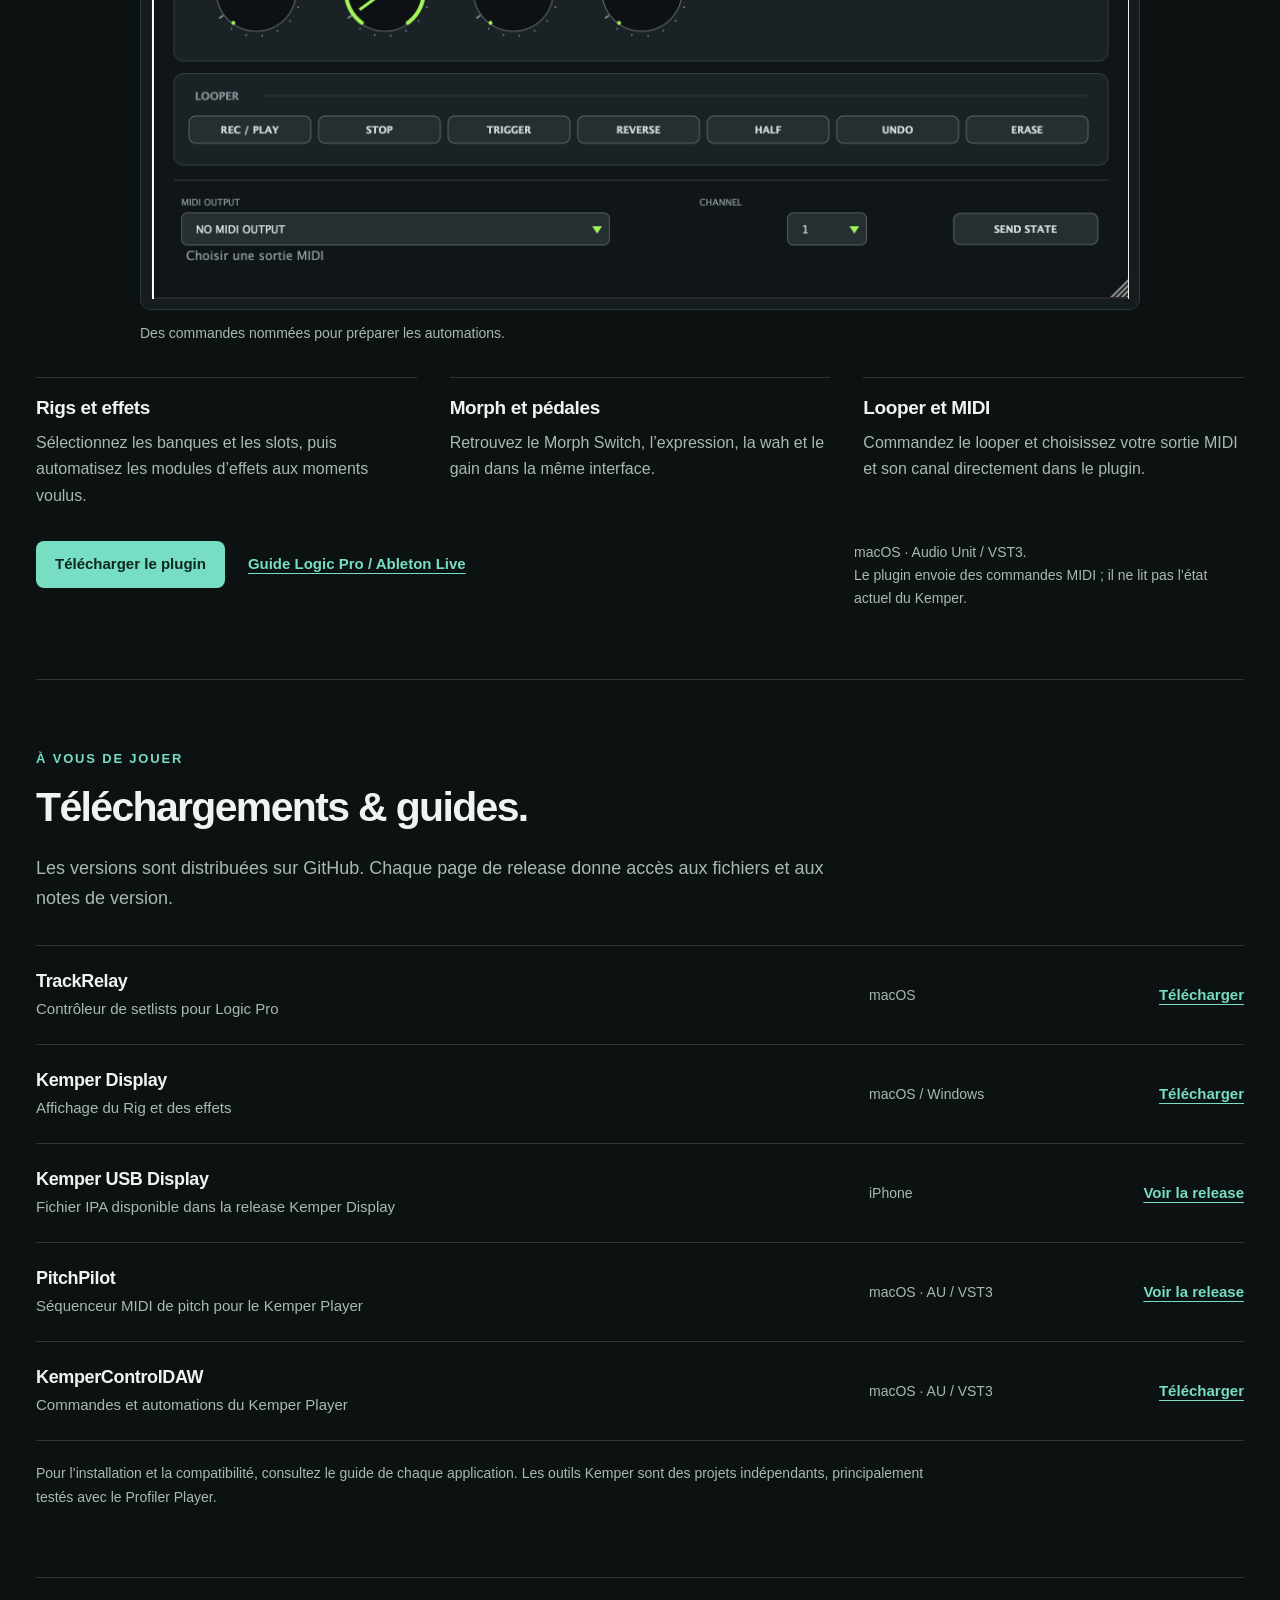
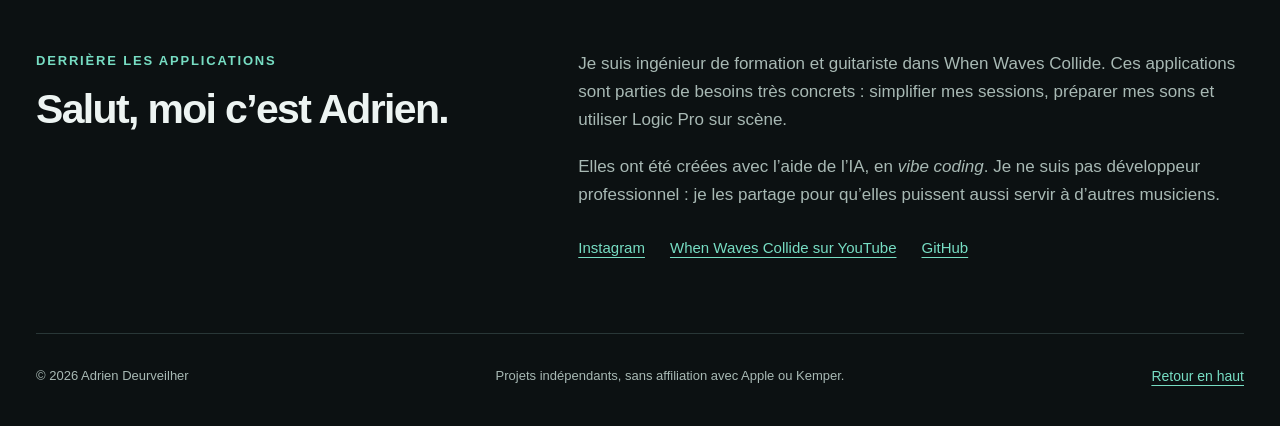
==== commit 844706e1: "Show 4/4 and 6/8 support for PitchPilot 0.7.0" ====
--- a/index.html
+++ b/index.html
@@ -7,7 +7,7 @@
   <meta name="description" content="TrackRelay, PitchPilot, Kemper Display et KemperControlDAW : des applications imaginées par Adrien Deurveilher pour Logic Pro, le Kemper Player et la scène.">
   <title>Adrien Does Post Rock — Applications pour musiciens</title>
   <link rel="icon" href="assets/favicon.svg" type="image/svg+xml">
-  <link rel="stylesheet" href="styles.css?v=20261006-pitchpilot">
+  <link rel="stylesheet" href="styles.css?v=20261006-pitchpilot-68">
 </head>
 <body>
   <a class="skip" href="#main">Aller au contenu</a>
@@ -84,9 +84,9 @@
       <section id="pitchpilot" class="section" aria-labelledby="pitchpilot-title">
         <p class="eyebrow">03 / Pour créer des motifs MIDI</p>
         <h2 id="pitchpilot-title">Dessinez une phrase.<br>Placez-la dans le morceau.</h2>
-        <p class="intro">PitchPilot est un séquenceur de pitch synchronisé au tempo pour le Kemper Profiler Player. Créez des motifs d’une à quatre mesures, puis faites-les glisser dans l’arrangement de votre DAW ou exportez-les en fichier MIDI.</p>
+        <p class="intro">PitchPilot est un séquenceur de pitch synchronisé au tempo pour le Kemper Profiler Player. Créez des motifs d’une à quatre mesures en 4/4 ou en 6/8, puis faites-les glisser dans l’arrangement de votre DAW ou exportez-les en fichier MIDI.</p>
         <div class="features">
-          <div><h3>Composez pas à pas</h3><p>Définissez le pitch de chaque double-croche, sur une plage de −24 à +24 demi-tons.</p></div>
+          <div><h3>Composez pas à pas</h3><p>Définissez le pitch de chaque double-croche, sur une plage de −24 à +24 demi-tons. Une mesure compte 16 pas en 4/4 et 12 pas en 6/8.</p></div>
           <div><h3>Construisez l’arrangement</h3><p>Chaque région MIDI est indépendante : créez des variations et placez-les aux différents moments du morceau.</p></div>
           <div><h3>Préécoutez si besoin</h3><p>La boucle de préécoute est facultative. Elle est désactivée par défaut pour éviter qu’elle se superpose aux régions MIDI.</p></div>
         </div>
@@ -94,7 +94,7 @@
           <figure><a href="assets/pitchpilot-editor.png" aria-label="Agrandir la capture de l’éditeur PitchPilot"><img src="assets/pitchpilot-editor.png" alt="Éditeur de motifs PitchPilot avec les pas de pitch réglés sur la grille." loading="lazy"></a><figcaption>L’éditeur de motifs pas à pas.</figcaption></figure>
           <figure><a href="assets/pitchpilot-logic-arrangement.png" aria-label="Agrandir la capture de l’arrangement Logic Pro"><img src="assets/pitchpilot-logic-arrangement.png" alt="Régions MIDI PitchPilot disposées dans l’arrangement de Logic Pro." loading="lazy"></a><figcaption>Des régions MIDI prêtes à être arrangées dans Logic Pro.</figcaption></figure>
         </div>
-        <div class="product-bottom"><div class="actions"><a class="button" href="https://github.com/adriendoespostrock/pitchpilot/releases/latest">Voir la release PitchPilot</a><a class="text-link" href="https://github.com/adriendoespostrock/pitchpilot#logic-pro">Guide Logic Pro et Ableton Live</a></div><p class="note">macOS 11+ · AU MIDI FX pour Logic Pro · VST3 pour Ableton Live.<br>Nécessite un effet Transpose dans le slot B du Rig ; projet en 4/4.</p></div>
+        <div class="product-bottom"><div class="actions"><a class="button" href="https://github.com/adriendoespostrock/pitchpilot/releases/latest">Voir la release PitchPilot</a><a class="text-link" href="https://github.com/adriendoespostrock/pitchpilot#logic-pro">Guide Logic Pro et Ableton Live</a></div><p class="note">macOS 11+ · AU MIDI FX pour Logic Pro · VST3 pour Ableton Live.<br>Nécessite un effet Transpose dans le slot B du Rig. Le 4/4 et le 6/8 sont pris en charge à partir de PitchPilot 0.7.0 ; vérifiez la version de la release téléchargée.</p></div>
       </section>
 
       <section id="kemper-control" class="section" aria-labelledby="control-title">
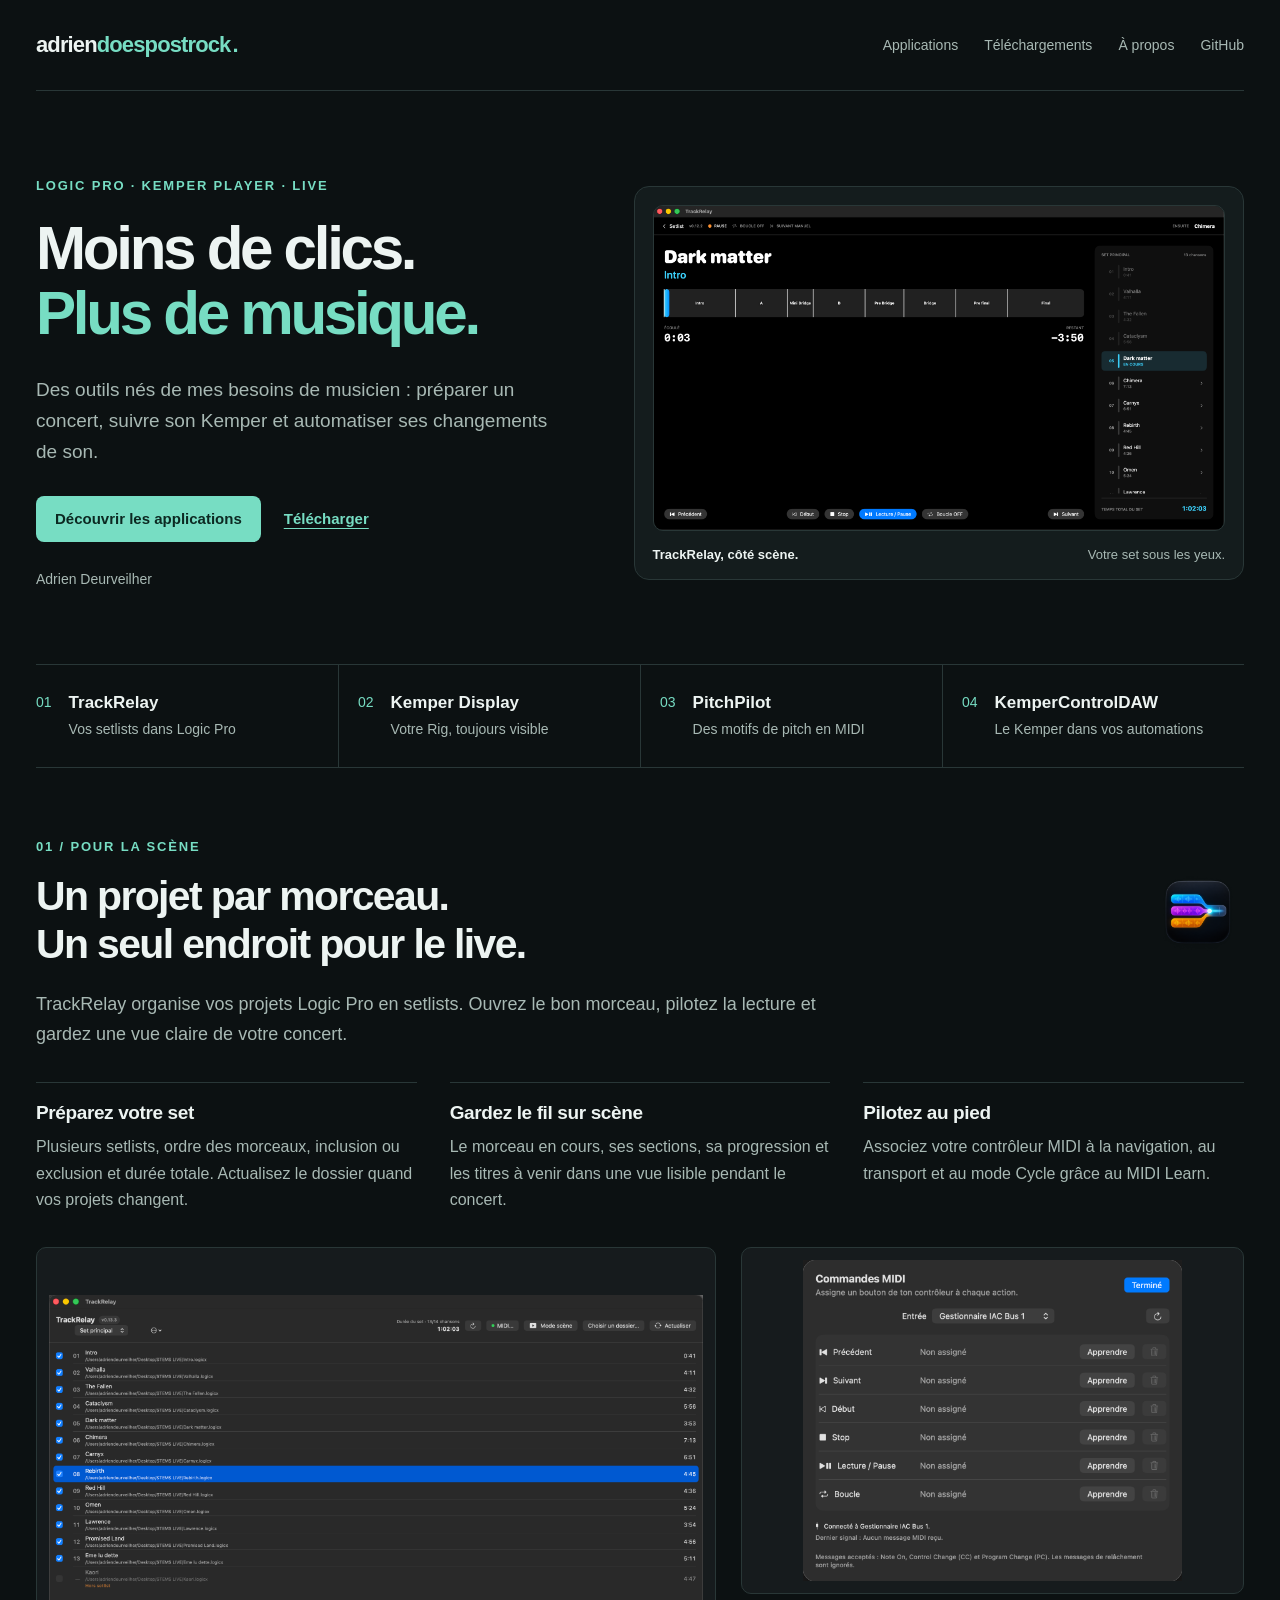
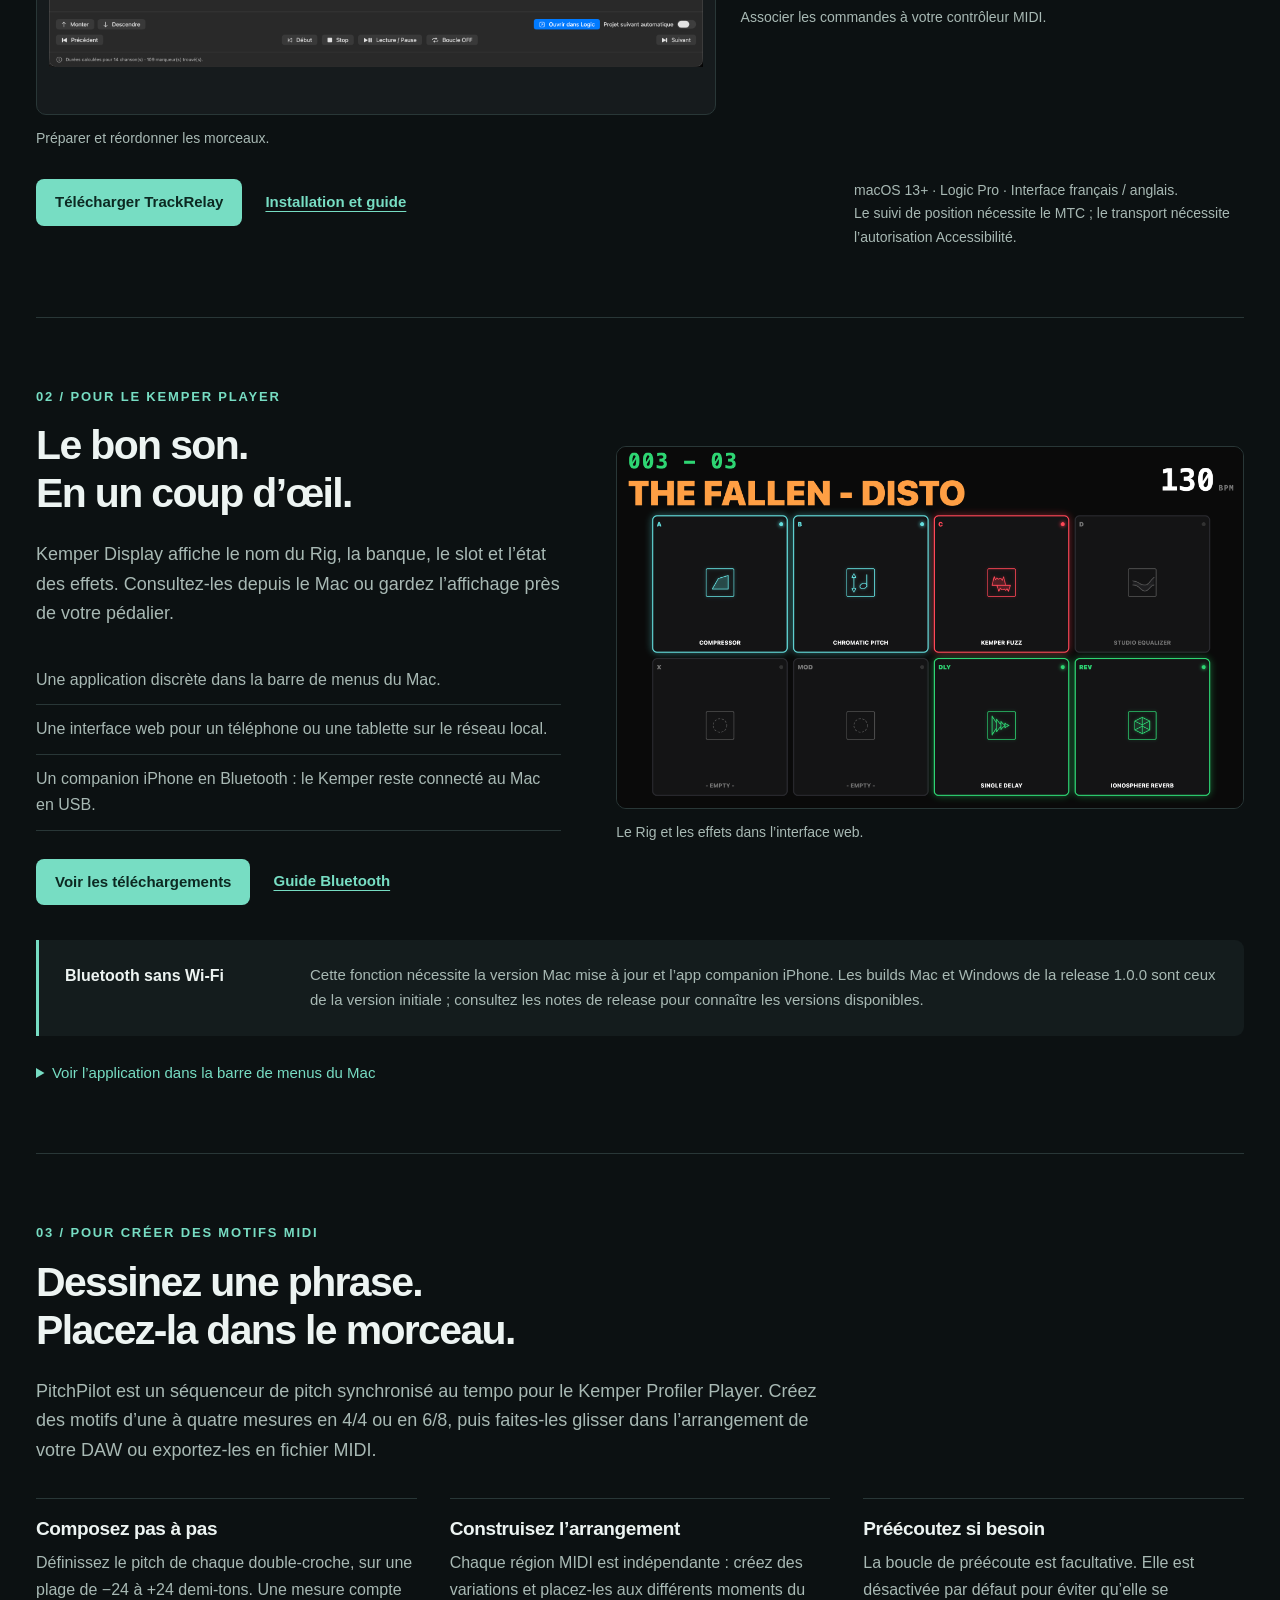
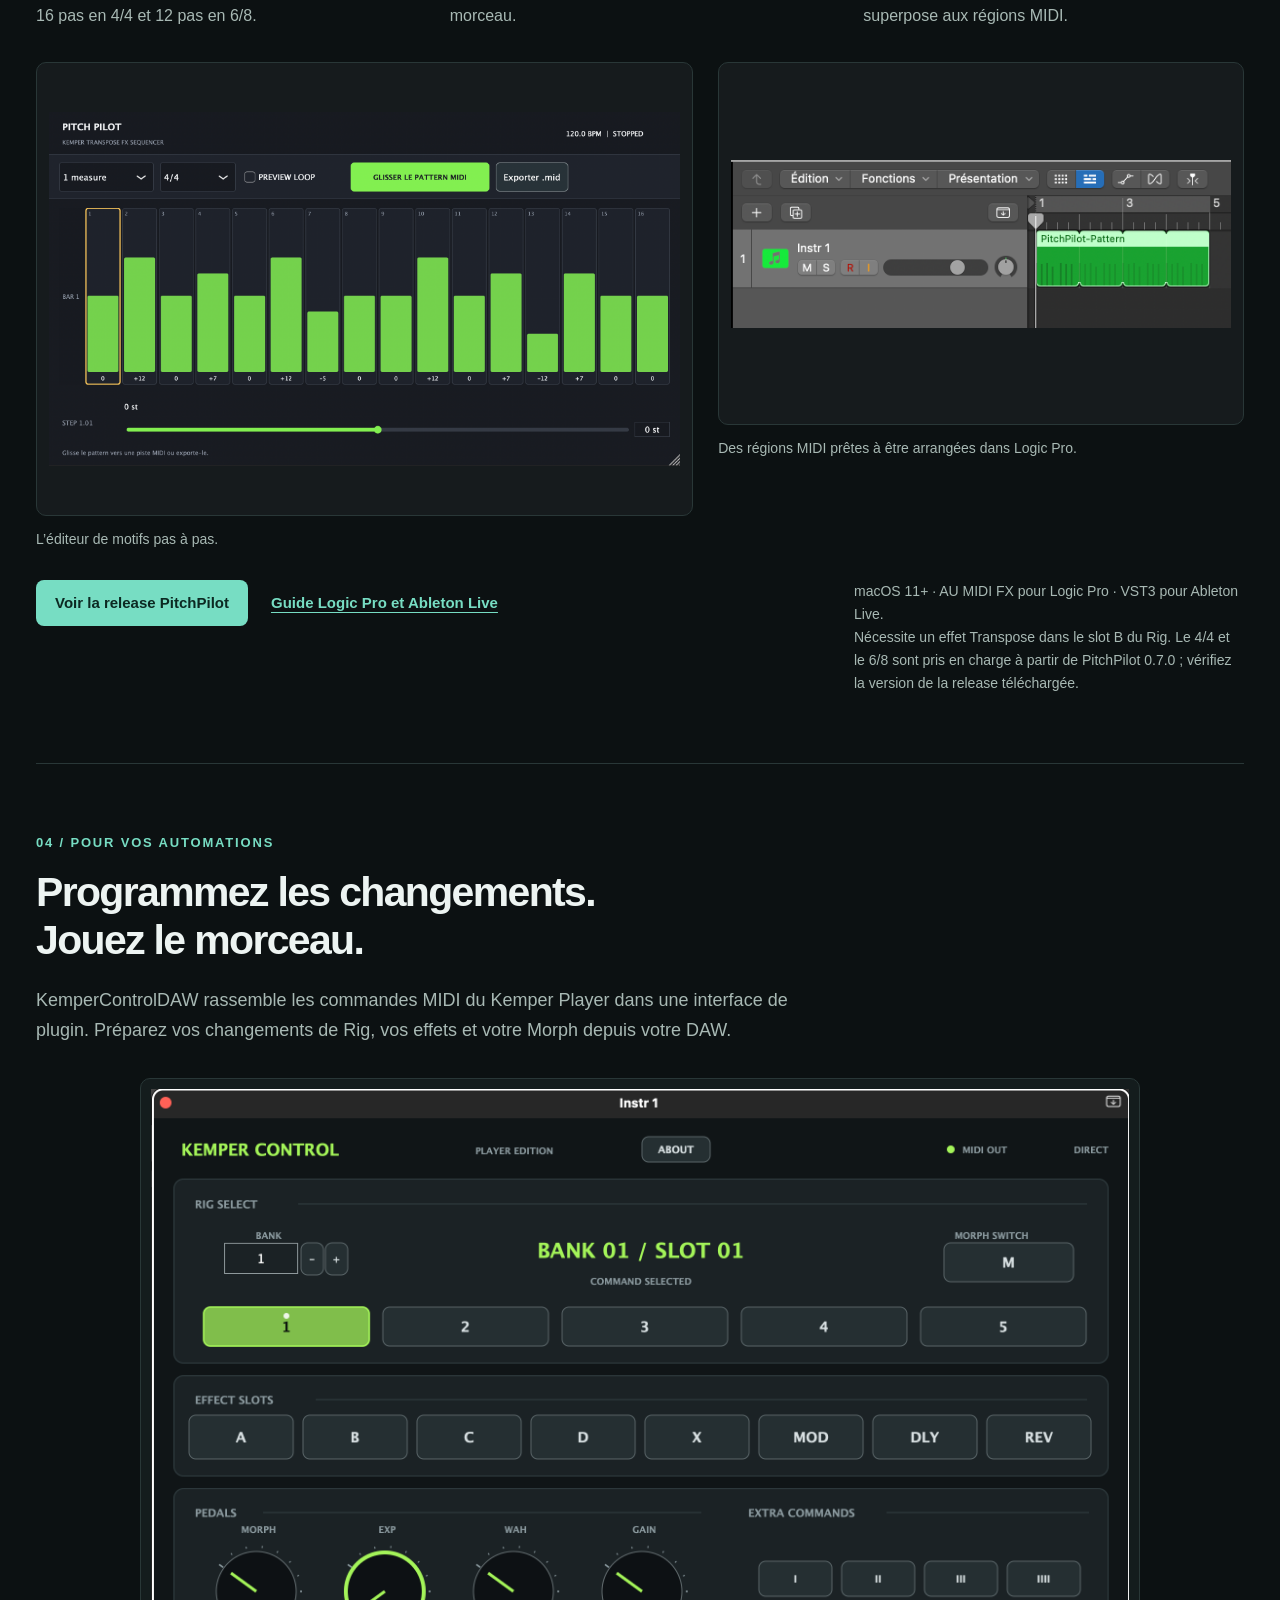
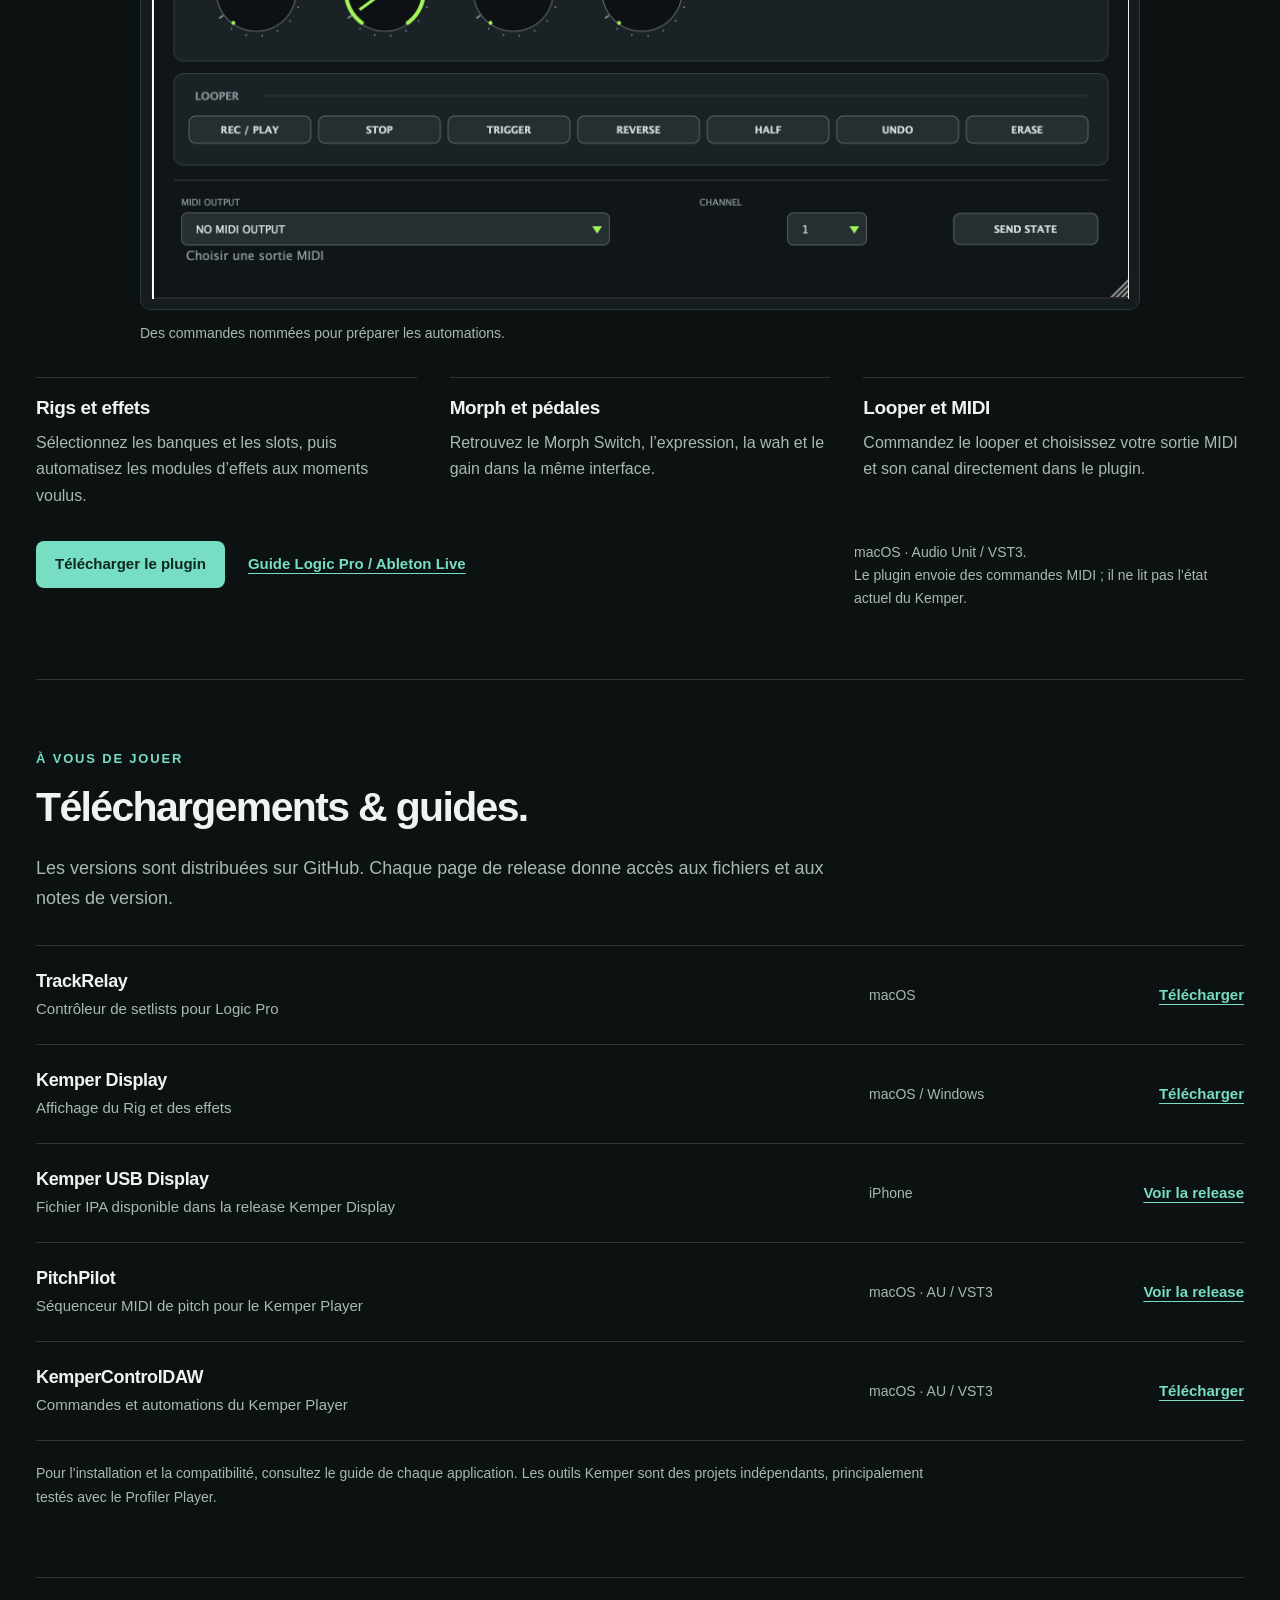
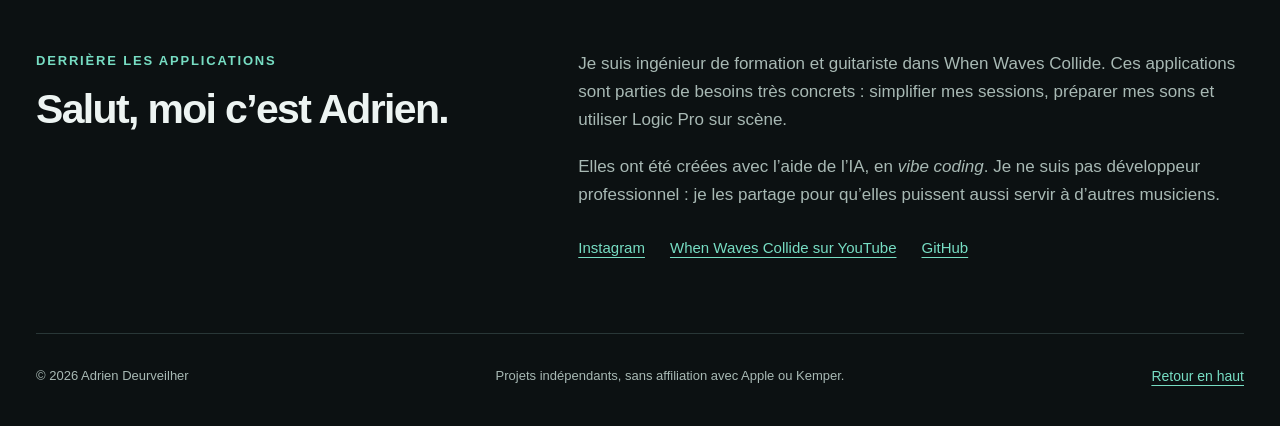
==== commit 585b18fd: "Refresh PitchPilot screenshot URL after image update" ====
--- a/index.html
+++ b/index.html
@@ -91,7 +91,7 @@
           <div><h3>Préécoutez si besoin</h3><p>La boucle de préécoute est facultative. Elle est désactivée par défaut pour éviter qu’elle se superpose aux régions MIDI.</p></div>
         </div>
         <div class="gallery pitchpilot-gallery">
-          <figure><a href="assets/pitchpilot-editor.png" aria-label="Agrandir la capture de l’éditeur PitchPilot"><img src="assets/pitchpilot-editor.png" alt="Éditeur de motifs PitchPilot avec les pas de pitch réglés sur la grille." loading="lazy"></a><figcaption>L’éditeur de motifs pas à pas.</figcaption></figure>
+          <figure><a href="assets/pitchpilot-editor.png?v=20261006-68" aria-label="Agrandir la capture de l’éditeur PitchPilot"><img src="assets/pitchpilot-editor.png?v=20261006-68" alt="Éditeur de motifs PitchPilot avec les pas de pitch réglés sur la grille." loading="lazy"></a><figcaption>L’éditeur de motifs pas à pas.</figcaption></figure>
           <figure><a href="assets/pitchpilot-logic-arrangement.png" aria-label="Agrandir la capture de l’arrangement Logic Pro"><img src="assets/pitchpilot-logic-arrangement.png" alt="Régions MIDI PitchPilot disposées dans l’arrangement de Logic Pro." loading="lazy"></a><figcaption>Des régions MIDI prêtes à être arrangées dans Logic Pro.</figcaption></figure>
         </div>
         <div class="product-bottom"><div class="actions"><a class="button" href="https://github.com/adriendoespostrock/pitchpilot/releases/latest">Voir la release PitchPilot</a><a class="text-link" href="https://github.com/adriendoespostrock/pitchpilot#logic-pro">Guide Logic Pro et Ableton Live</a></div><p class="note">macOS 11+ · AU MIDI FX pour Logic Pro · VST3 pour Ableton Live.<br>Nécessite un effet Transpose dans le slot B du Rig. Le 4/4 et le 6/8 sont pris en charge à partir de PitchPilot 0.7.0 ; vérifiez la version de la release téléchargée.</p></div>
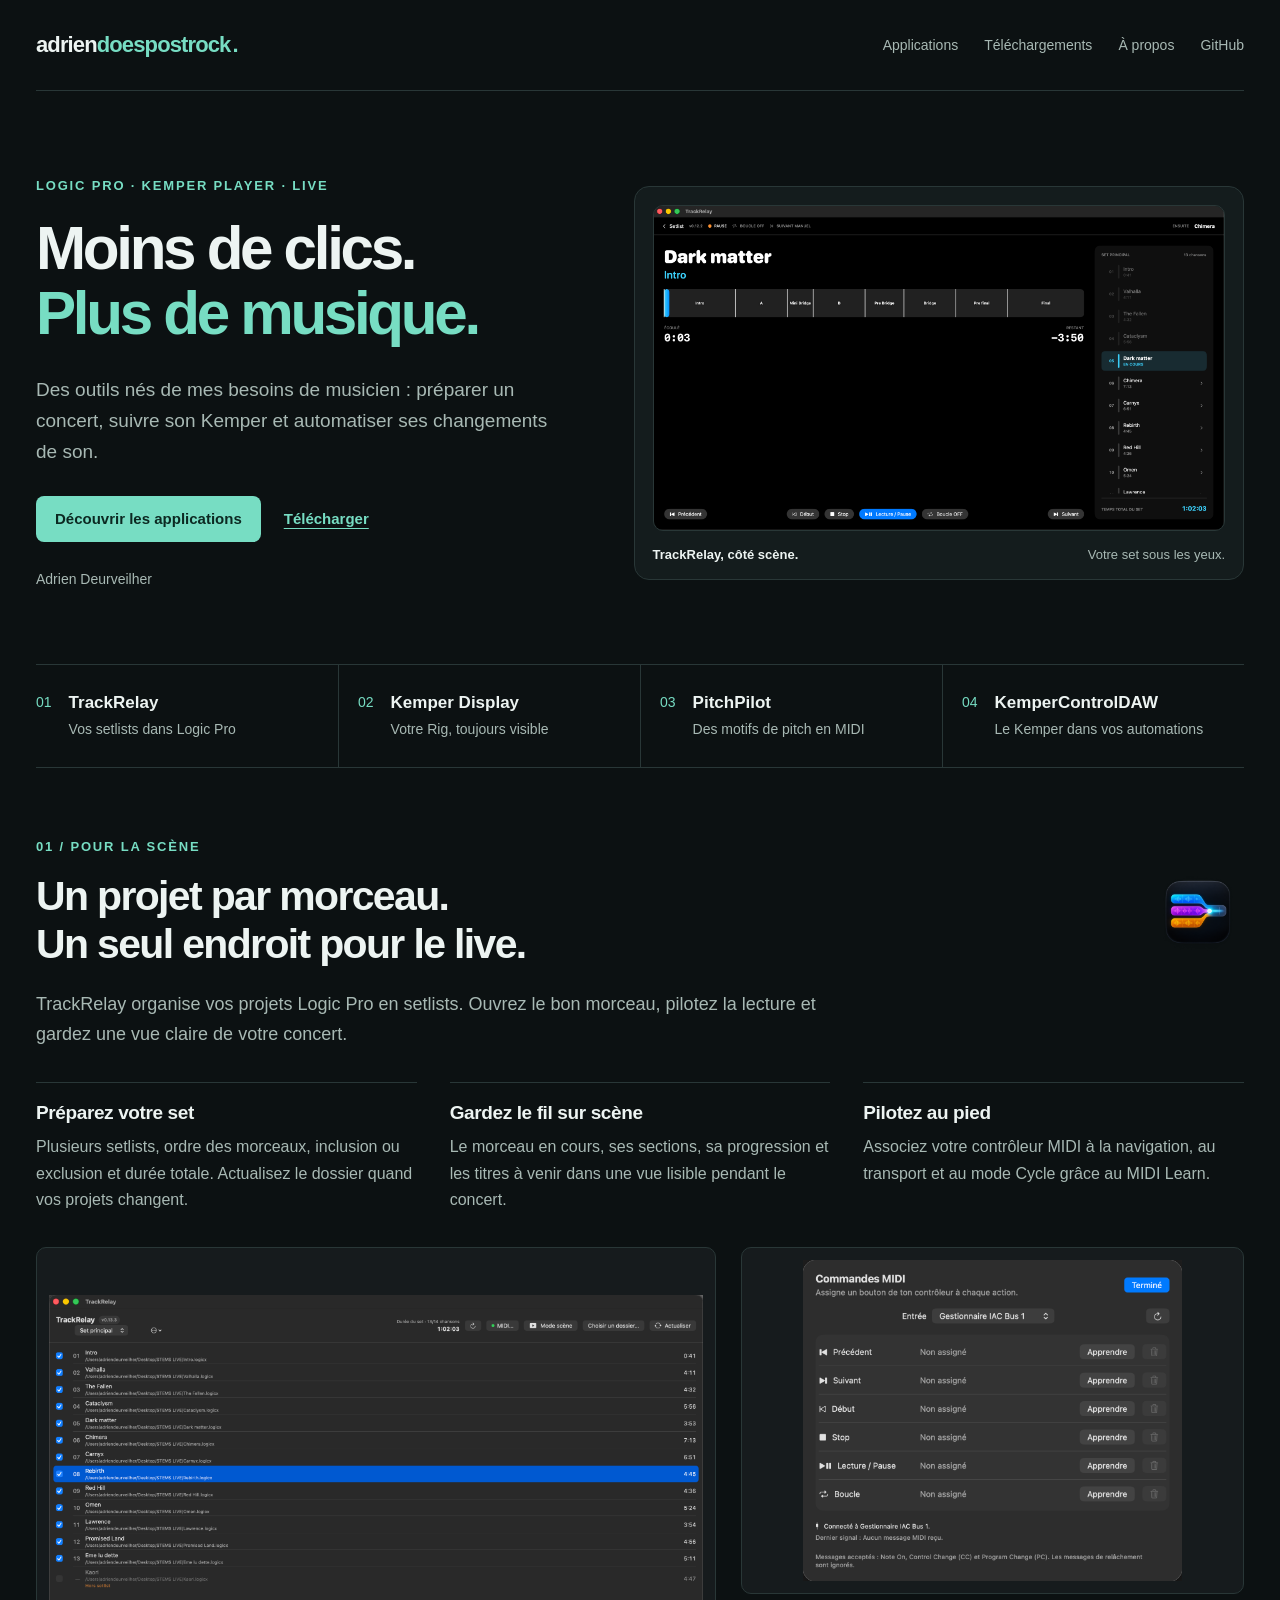
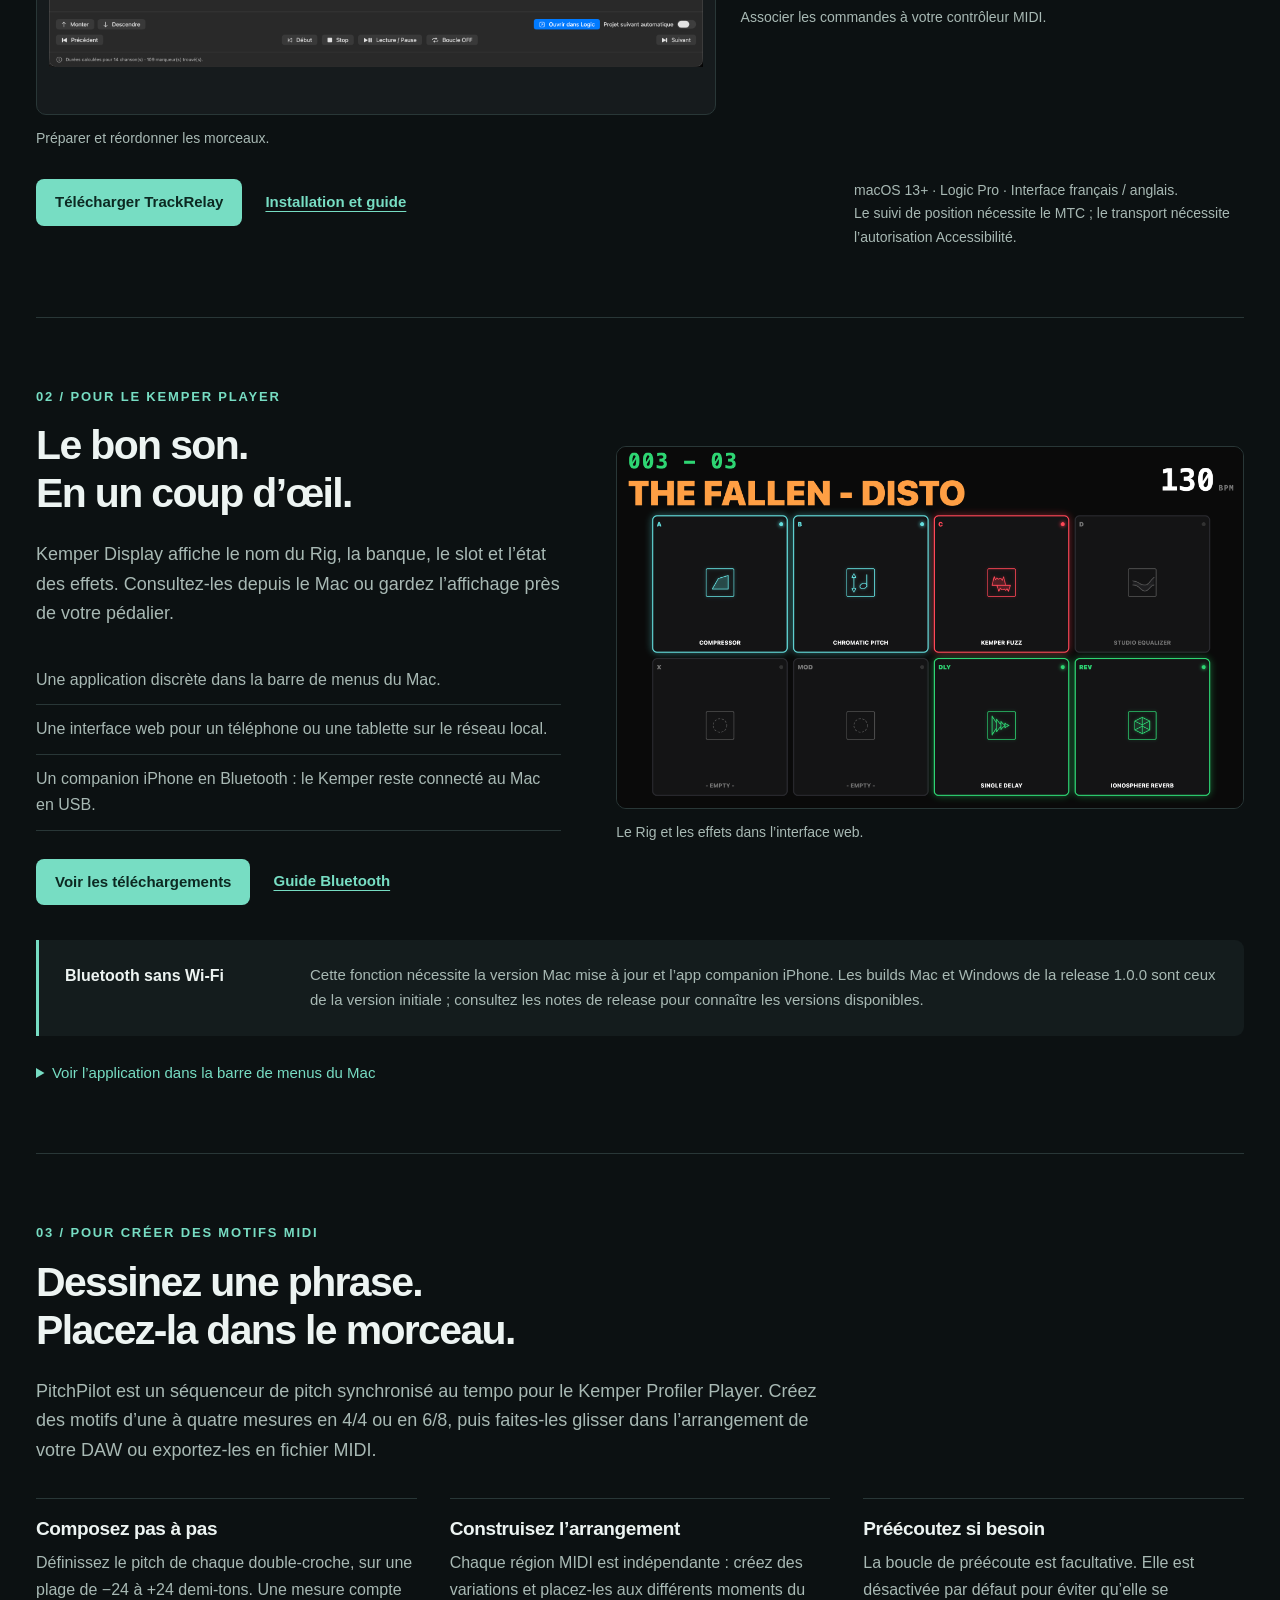
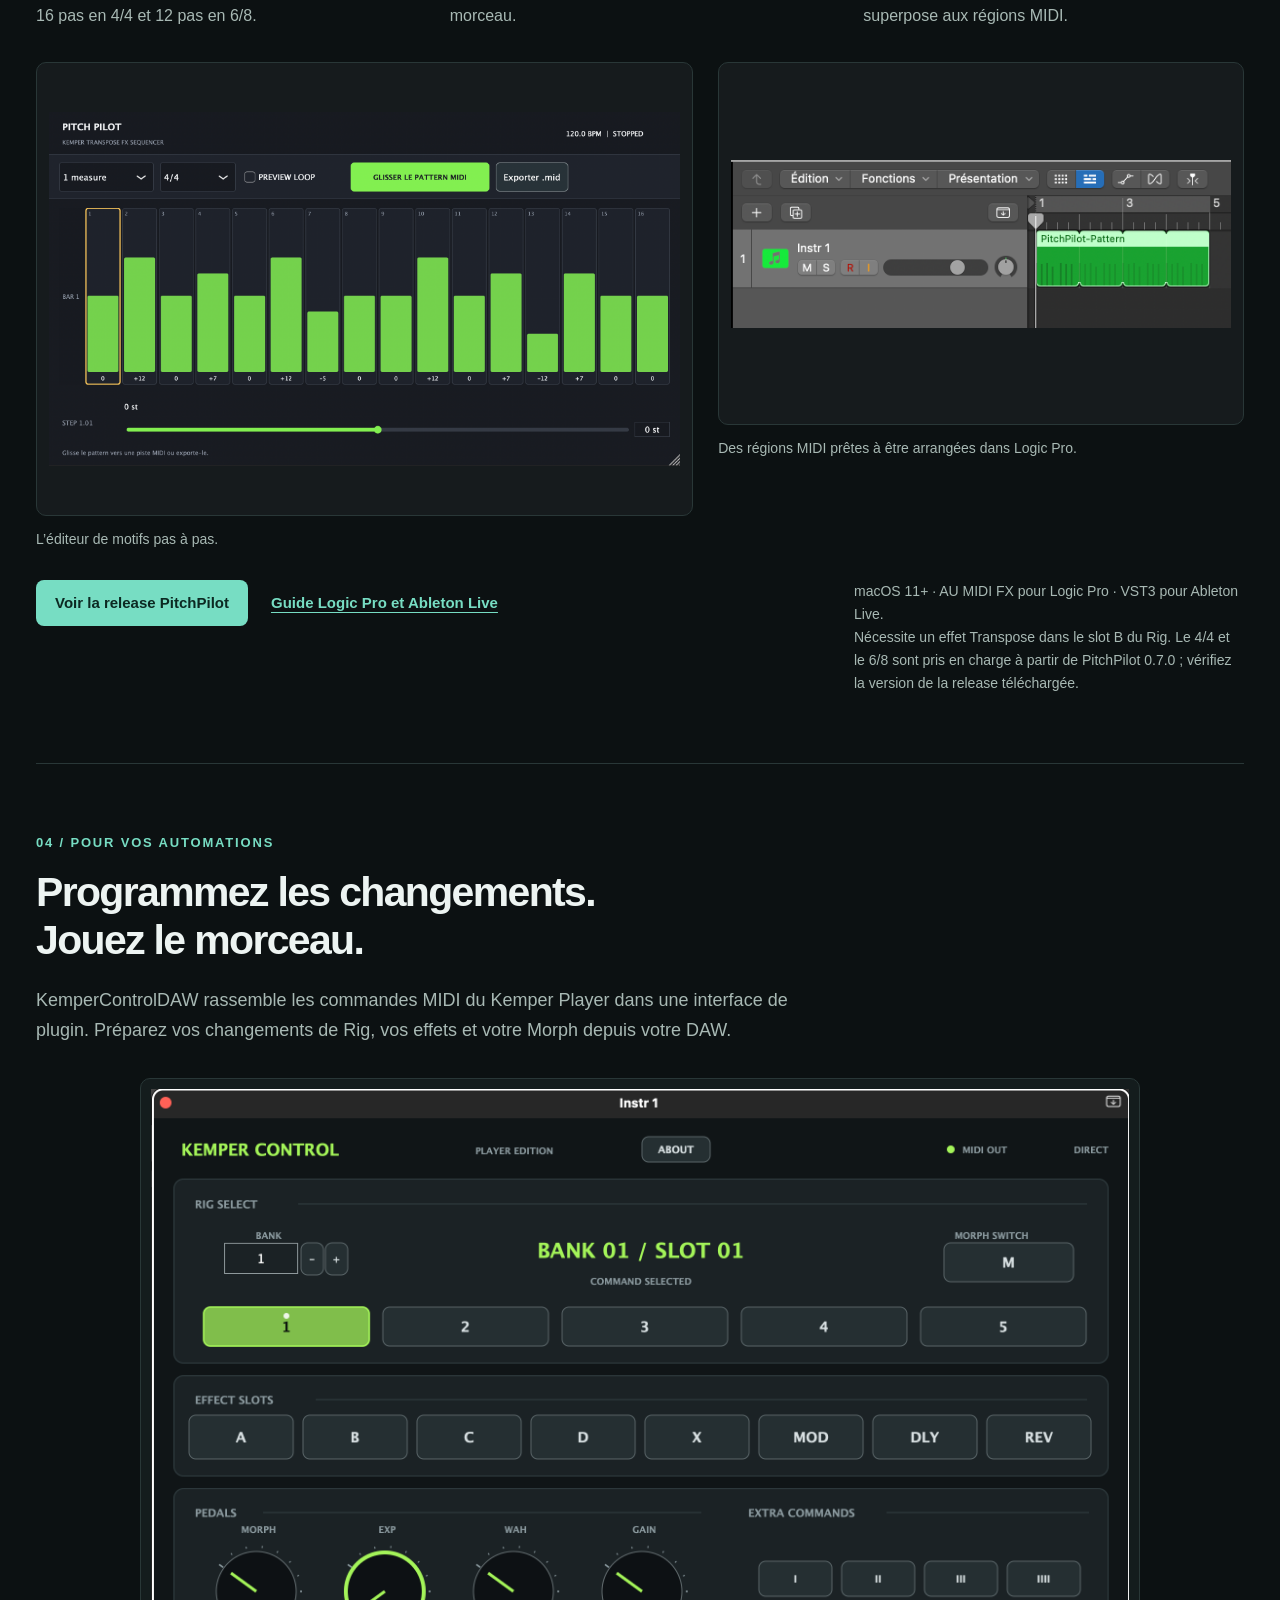
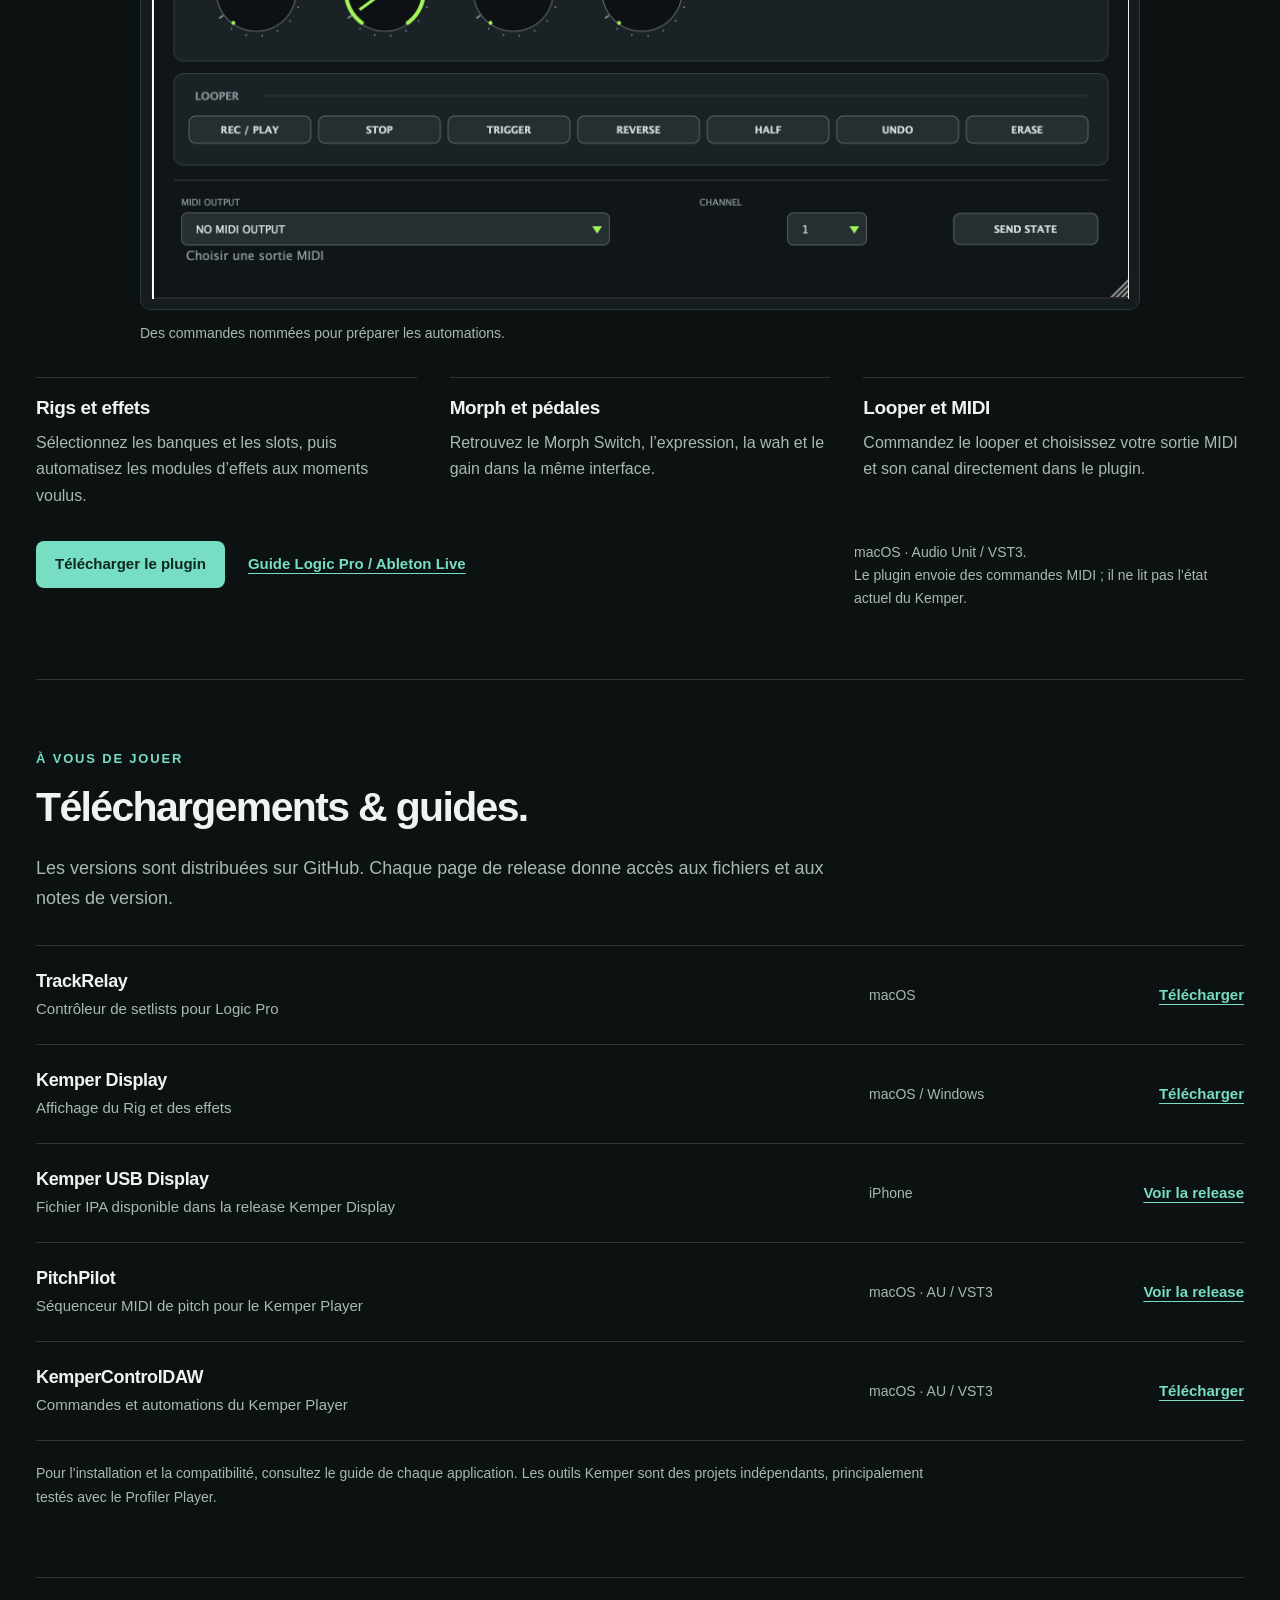
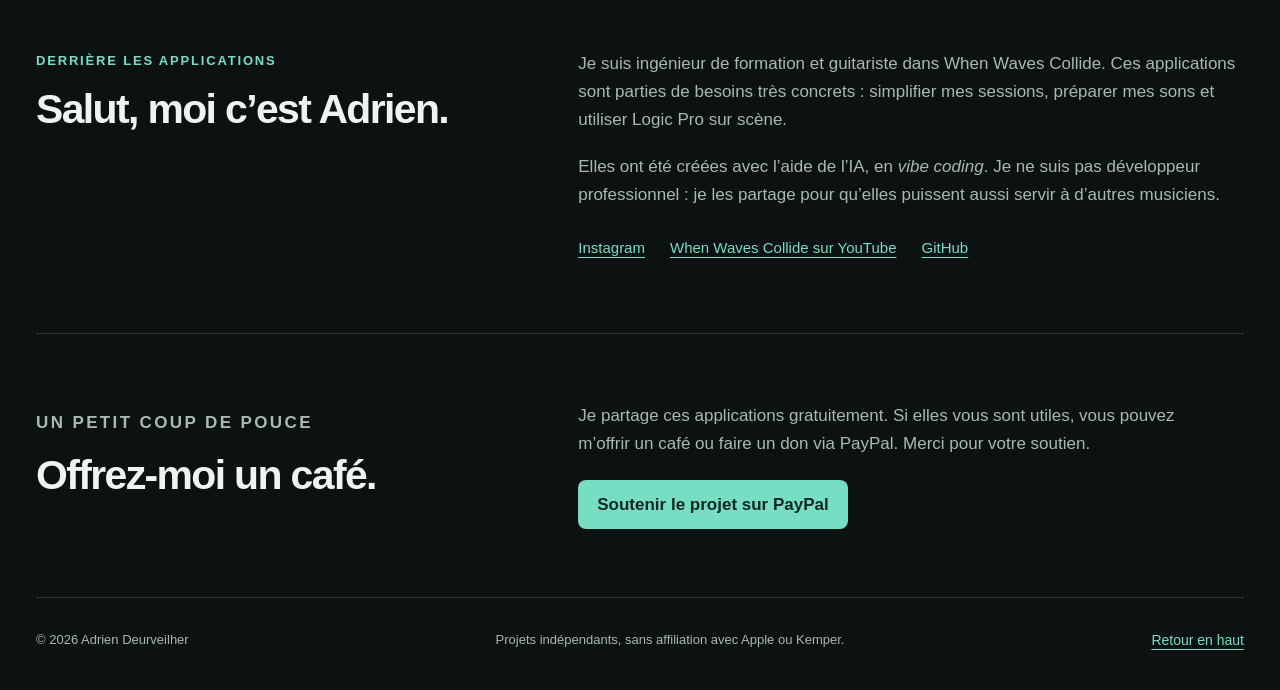
==== commit 5c3a6e16: "Add a PayPal support section" ====
--- a/index.html
+++ b/index.html
@@ -124,6 +124,11 @@
         <div><p class="eyebrow">Derrière les applications</p><h2 id="about-title">Salut, moi c’est Adrien.</h2></div>
         <div><p>Je suis ingénieur de formation et guitariste dans When Waves Collide. Ces applications sont parties de besoins très concrets : simplifier mes sessions, préparer mes sons et utiliser Logic Pro sur scène.</p><p>Elles ont été créées avec l’aide de l’IA, en <em>vibe coding</em>. Je ne suis pas développeur professionnel : je les partage pour qu’elles puissent aussi servir à d’autres musiciens.</p><div class="socials"><a href="https://www.instagram.com/adriendoespostrock/">Instagram</a><a href="https://www.youtube.com/@WhenWavesCollide">When Waves Collide sur YouTube</a><a href="https://github.com/adriendoespostrock">GitHub</a></div></div>
       </section>
+
+      <section id="support" class="section support" aria-labelledby="support-title">
+        <div><p class="eyebrow">Un petit coup de pouce</p><h2 id="support-title">Offrez-moi un café.</h2></div>
+        <div><p>Je partage ces applications gratuitement. Si elles vous sont utiles, vous pouvez m’offrir un café ou faire un don via PayPal. Merci pour votre soutien.</p><a class="button" href="https://paypal.me/whenwavescollide" target="_blank" rel="noopener noreferrer">Soutenir le projet sur PayPal</a></div>
+      </section>
     </main>
     <footer><span>© 2026 Adrien Deurveilher</span><span>Projets indépendants, sans affiliation avec Apple ou Kemper.</span><a href="#main">Retour en haut</a></footer>
   </div>
--- a/styles.css
+++ b/styles.css
@@ -1,5 +1,5 @@
 :root{color-scheme:dark;--bg:#0c1112;--surface:#141c1d;--ink:#edf4f2;--muted:#a8b9b4;--line:#293737;--accent:#77ddc3}
-*{box-sizing:border-box}html{scroll-behavior:smooth}body{margin:0;background:var(--bg);color:var(--ink);font:17px/1.65 -apple-system,BlinkMacSystemFont,"Segoe UI",sans-serif}a{color:var(--accent);text-underline-offset:.25em}a:hover{color:#b9f5e5}a:focus-visible,summary:focus-visible{outline:3px solid var(--accent);outline-offset:6px}img{display:block;max-width:100%;height:auto}.wrap{max-width:1280px;margin:auto;padding:0 36px}.skip{position:absolute;left:20px;top:-100px;background:var(--accent);color:var(--bg);padding:12px 20px;z-index:10}.skip:focus{top:12px}header{display:flex;justify-content:space-between;align-items:center;gap:28px;border-bottom:1px solid var(--line);padding:27px 0}.brand{font-size:22px;font-weight:750;letter-spacing:-.04em;color:var(--ink);text-decoration:none}.brand span{color:var(--accent)}.brand-dot{padding-left:2px}nav{display:flex;flex-wrap:wrap;gap:26px}nav a{font-size:14px;color:var(--muted);text-decoration:none}nav a:hover{color:var(--ink)}.hero{display:grid;grid-template-columns:.96fr 1.08fr;gap:55px;align-items:center;padding:84px 0 73px}.hero>*{min-width:0}.eyebrow{font-size:13px;text-transform:uppercase;color:var(--accent);letter-spacing:.14em;font-weight:650;margin:0 0 20px}h1{font-size:clamp(44px,4.7vw,64px);line-height:1.08;letter-spacing:-.055em;font-weight:730;margin:0 0 27px}h1 span{color:var(--accent)}.lead{font-size:19px;color:var(--muted);max-width:520px;margin:0}.actions{display:flex;gap:23px;align-items:center;flex-wrap:wrap;margin-top:28px;font-size:15px}.button{display:inline-block;background:var(--accent);color:#0c2922;text-decoration:none;font-weight:700;border-radius:8px;padding:12px 19px;line-height:1.5}.button:hover{background:#a4edda;color:#0c2922}.text-link{font-weight:550}.hero-note{font-size:14px;color:var(--muted);margin:26px 0 0}figure{margin:0}figure>a{display:block;border-radius:10px}figure img{width:100%;border:1px solid var(--line);border-radius:10px;background:var(--surface)}.hero-shot{padding:18px 18px 14px;background:var(--surface);border-radius:15px;border:1px solid var(--line);transform:none}.hero-shot img{width:100%;height:auto}.hero-shot figcaption{display:flex;flex-wrap:wrap;justify-content:space-between;gap:6px;margin-top:13px;font-size:13px}figcaption{font-size:14px;color:var(--muted);margin-top:12px}figcaption strong{color:var(--ink);font-weight:550}.directory{display:grid;grid-template-columns:repeat(4,1fr);border-top:1px solid var(--line);border-bottom:1px solid var(--line);scroll-margin-top:25px}.directory>a{display:flex;gap:17px;align-items:flex-start;color:var(--ink);text-decoration:none;padding:26px 19px;position:relative}.directory>a:first-child{padding-left:0}.directory>a+a{border-left:1px solid var(--line)}.index{font-size:14px;color:var(--accent);font-variant-numeric:tabular-nums}.directory strong{display:block;font-size:17px;line-height:1.4}.directory div>span{display:block;font-size:14px;color:var(--muted);margin-top:3px}.directory .platform{display:none}.directory>a:hover strong{color:var(--accent)}.section{padding:68px 0;border-bottom:1px solid var(--line);scroll-margin-top:25px}h2{font-size:clamp(30px,3.2vw,43px);line-height:1.17;letter-spacing:-.04em;font-weight:700;margin:0 0 22px}.section .eyebrow{margin-bottom:15px}.intro{font-size:18px;color:var(--muted);max-width:790px;margin:0 0 27px}.section-heading{display:flex;align-items:center;justify-content:space-between;gap:25px}.app-icon{width:76px;height:76px;border-radius:18px;margin-right:8px}.features{display:grid;grid-template-columns:repeat(3,1fr);gap:33px;margin:32px 0}.features>div{border-top:1px solid var(--line);padding-top:17px}h3{font-size:19px;font-weight:650;line-height:1.35;letter-spacing:-.02em;margin:0 0 9px}.features p{font-size:16px;color:var(--muted);margin:0}.gallery{display:grid;grid-template-columns:1.35fr 1fr;gap:25px;align-items:start;margin-top:33px}.pitchpilot-gallery{grid-template-columns:1.25fr 1fr}.gallery figure{min-width:0}.gallery img{aspect-ratio:1.45;object-fit:contain;padding:12px;background:#161b1d}.product-bottom{display:flex;align-items:flex-start;justify-content:space-between;gap:28px;margin-top:29px}.product-bottom .actions{margin-top:0}.note{font-size:14px;color:var(--muted);margin:21px 0 0;max-width:900px}.product-bottom .note{margin:0;max-width:390px}.product-grid{display:grid;grid-template-columns:.92fr 1.1fr;align-items:center;gap:55px}.product-grid>*{min-width:0}.feature-list{list-style:none;padding:0;color:var(--muted);font-size:16px;margin:26px 0}.feature-list li{padding:11px 0;border-bottom:1px solid var(--line)}.connection-note{display:grid;grid-template-columns:220px 1fr;gap:25px;background:var(--surface);border-left:3px solid var(--accent);padding:23px 26px;margin-top:35px;border-radius:0 9px 9px 0;font-size:15px}.connection-note p{color:var(--muted);margin:0}.connection-note strong{font-size:16px}details{margin-top:25px}summary{font-size:15px;color:var(--accent);cursor:pointer}.menu-shot{max-width:620px;margin-top:20px}.control-shot{max-width:1000px;margin:32px auto}.control-shot img{padding:10px;background:var(--surface)}.download-list{margin-top:32px;border-top:1px solid var(--line)}.download-list>div{display:grid;grid-template-columns:1fr 210px 140px;align-items:center;gap:25px;border-bottom:1px solid var(--line);padding:23px 0}.download-list h3{font-size:18px;margin:0 0 3px}.download-list p{font-size:15px;color:var(--muted);margin:0}.platform{font-size:14px;color:var(--muted)}.download-list a{justify-self:end;font-size:15px;font-weight:600}.about{display:grid;grid-template-columns:.83fr 1.17fr;gap:70px;padding:72px 0}.about p:not(.eyebrow){color:var(--muted);margin:0 0 19px;font-size:17px}.socials{display:flex;flex-wrap:wrap;gap:14px 25px;margin-top:27px;font-size:15px}footer{display:flex;justify-content:space-between;gap:18px;flex-wrap:wrap;color:var(--muted);font-size:13px;padding:31px 0 38px}footer a{font-size:14px}
+*{box-sizing:border-box}html{scroll-behavior:smooth}body{margin:0;background:var(--bg);color:var(--ink);font:17px/1.65 -apple-system,BlinkMacSystemFont,"Segoe UI",sans-serif}a{color:var(--accent);text-underline-offset:.25em}a:hover{color:#b9f5e5}a:focus-visible,summary:focus-visible{outline:3px solid var(--accent);outline-offset:6px}img{display:block;max-width:100%;height:auto}.wrap{max-width:1280px;margin:auto;padding:0 36px}.skip{position:absolute;left:20px;top:-100px;background:var(--accent);color:var(--bg);padding:12px 20px;z-index:10}.skip:focus{top:12px}header{display:flex;justify-content:space-between;align-items:center;gap:28px;border-bottom:1px solid var(--line);padding:27px 0}.brand{font-size:22px;font-weight:750;letter-spacing:-.04em;color:var(--ink);text-decoration:none}.brand span{color:var(--accent)}.brand-dot{padding-left:2px}nav{display:flex;flex-wrap:wrap;gap:26px}nav a{font-size:14px;color:var(--muted);text-decoration:none}nav a:hover{color:var(--ink)}.hero{display:grid;grid-template-columns:.96fr 1.08fr;gap:55px;align-items:center;padding:84px 0 73px}.hero>*{min-width:0}.eyebrow{font-size:13px;text-transform:uppercase;color:var(--accent);letter-spacing:.14em;font-weight:650;margin:0 0 20px}h1{font-size:clamp(44px,4.7vw,64px);line-height:1.08;letter-spacing:-.055em;font-weight:730;margin:0 0 27px}h1 span{color:var(--accent)}.lead{font-size:19px;color:var(--muted);max-width:520px;margin:0}.actions{display:flex;gap:23px;align-items:center;flex-wrap:wrap;margin-top:28px;font-size:15px}.button{display:inline-block;background:var(--accent);color:#0c2922;text-decoration:none;font-weight:700;border-radius:8px;padding:12px 19px;line-height:1.5}.button:hover{background:#a4edda;color:#0c2922}.text-link{font-weight:550}.hero-note{font-size:14px;color:var(--muted);margin:26px 0 0}figure{margin:0}figure>a{display:block;border-radius:10px}figure img{width:100%;border:1px solid var(--line);border-radius:10px;background:var(--surface)}.hero-shot{padding:18px 18px 14px;background:var(--surface);border-radius:15px;border:1px solid var(--line);transform:none}.hero-shot img{width:100%;height:auto}.hero-shot figcaption{display:flex;flex-wrap:wrap;justify-content:space-between;gap:6px;margin-top:13px;font-size:13px}figcaption{font-size:14px;color:var(--muted);margin-top:12px}figcaption strong{color:var(--ink);font-weight:550}.directory{display:grid;grid-template-columns:repeat(4,1fr);border-top:1px solid var(--line);border-bottom:1px solid var(--line);scroll-margin-top:25px}.directory>a{display:flex;gap:17px;align-items:flex-start;color:var(--ink);text-decoration:none;padding:26px 19px;position:relative}.directory>a:first-child{padding-left:0}.directory>a+a{border-left:1px solid var(--line)}.index{font-size:14px;color:var(--accent);font-variant-numeric:tabular-nums}.directory strong{display:block;font-size:17px;line-height:1.4}.directory div>span{display:block;font-size:14px;color:var(--muted);margin-top:3px}.directory .platform{display:none}.directory>a:hover strong{color:var(--accent)}.section{padding:68px 0;border-bottom:1px solid var(--line);scroll-margin-top:25px}h2{font-size:clamp(30px,3.2vw,43px);line-height:1.17;letter-spacing:-.04em;font-weight:700;margin:0 0 22px}.section .eyebrow{margin-bottom:15px}.intro{font-size:18px;color:var(--muted);max-width:790px;margin:0 0 27px}.section-heading{display:flex;align-items:center;justify-content:space-between;gap:25px}.app-icon{width:76px;height:76px;border-radius:18px;margin-right:8px}.features{display:grid;grid-template-columns:repeat(3,1fr);gap:33px;margin:32px 0}.features>div{border-top:1px solid var(--line);padding-top:17px}h3{font-size:19px;font-weight:650;line-height:1.35;letter-spacing:-.02em;margin:0 0 9px}.features p{font-size:16px;color:var(--muted);margin:0}.gallery{display:grid;grid-template-columns:1.35fr 1fr;gap:25px;align-items:start;margin-top:33px}.pitchpilot-gallery{grid-template-columns:1.25fr 1fr}.gallery figure{min-width:0}.gallery img{aspect-ratio:1.45;object-fit:contain;padding:12px;background:#161b1d}.product-bottom{display:flex;align-items:flex-start;justify-content:space-between;gap:28px;margin-top:29px}.product-bottom .actions{margin-top:0}.note{font-size:14px;color:var(--muted);margin:21px 0 0;max-width:900px}.product-bottom .note{margin:0;max-width:390px}.product-grid{display:grid;grid-template-columns:.92fr 1.1fr;align-items:center;gap:55px}.product-grid>*{min-width:0}.feature-list{list-style:none;padding:0;color:var(--muted);font-size:16px;margin:26px 0}.feature-list li{padding:11px 0;border-bottom:1px solid var(--line)}.connection-note{display:grid;grid-template-columns:220px 1fr;gap:25px;background:var(--surface);border-left:3px solid var(--accent);padding:23px 26px;margin-top:35px;border-radius:0 9px 9px 0;font-size:15px}.connection-note p{color:var(--muted);margin:0}.connection-note strong{font-size:16px}details{margin-top:25px}summary{font-size:15px;color:var(--accent);cursor:pointer}.menu-shot{max-width:620px;margin-top:20px}.control-shot{max-width:1000px;margin:32px auto}.control-shot img{padding:10px;background:var(--surface)}.download-list{margin-top:32px;border-top:1px solid var(--line)}.download-list>div{display:grid;grid-template-columns:1fr 210px 140px;align-items:center;gap:25px;border-bottom:1px solid var(--line);padding:23px 0}.download-list h3{font-size:18px;margin:0 0 3px}.download-list p{font-size:15px;color:var(--muted);margin:0}.platform{font-size:14px;color:var(--muted)}.download-list a{justify-self:end;font-size:15px;font-weight:600}.about{display:grid;grid-template-columns:.83fr 1.17fr;gap:70px;padding:72px 0}.about p:not(.eyebrow){color:var(--muted);margin:0 0 19px;font-size:17px}.socials{display:flex;flex-wrap:wrap;gap:14px 25px;margin-top:27px;font-size:15px}.support{display:grid;grid-template-columns:.83fr 1.17fr;gap:70px;align-items:center}.support p{color:var(--muted);font-size:17px;margin:0 0 22px;max-width:620px}.support .button{white-space:normal}@media(max-width:760px){.support{grid-template-columns:1fr;gap:9px}}footer{display:flex;justify-content:space-between;gap:18px;flex-wrap:wrap;color:var(--muted);font-size:13px;padding:31px 0 38px}footer a{font-size:14px}
 @media(min-width:1300px){.hero-shot{margin-right:-10px}}
 @media(max-width:1000px){.hero{gap:32px}.wrap{padding:0 26px}nav{gap:17px}.brand{font-size:20px}.hero h1{font-size:48px}.product-grid{gap:30px}.product-bottom{flex-direction:column}.product-bottom .note{max-width:none}.about{gap:35px}}
 @media(max-width:760px){header{align-items:flex-start;flex-direction:column;gap:14px;padding:23px 0}.hero{grid-template-columns:1fr;padding:44px 0 42px;gap:35px}.hero h1{font-size:clamp(40px,8vw,60px)}.hero-shot{transform:none;padding:12px;max-width:650px}.hero-note{margin-top:20px}.lead{font-size:18px}.directory{grid-template-columns:1fr}.directory>a,.directory>a:first-child{padding:20px 0}.directory>a+a{border-left:0;border-top:1px solid var(--line)}.directory .platform{display:block;margin-left:auto;text-align:right;max-width:100px}.section{padding:44px 0}.features{grid-template-columns:1fr;gap:20px}.gallery{grid-template-columns:1fr;gap:25px}.gallery img{aspect-ratio:auto;padding:8px}.product-grid{grid-template-columns:1fr;gap:27px}.connection-note{grid-template-columns:1fr;gap:10px;padding:20px}.download-list>div{grid-template-columns:1fr auto;gap:8px 12px}.download-list>div>div{grid-column:1/-1}.download-list a{grid-column:2}.about{grid-template-columns:1fr;gap:9px}.app-icon{width:58px;height:58px;margin:0;align-self:flex-start}.section-heading h2{font-size:30px}.eyebrow{font-size:12px}.hero-shot figcaption{font-size:13px}footer{flex-direction:column;gap:9px}}
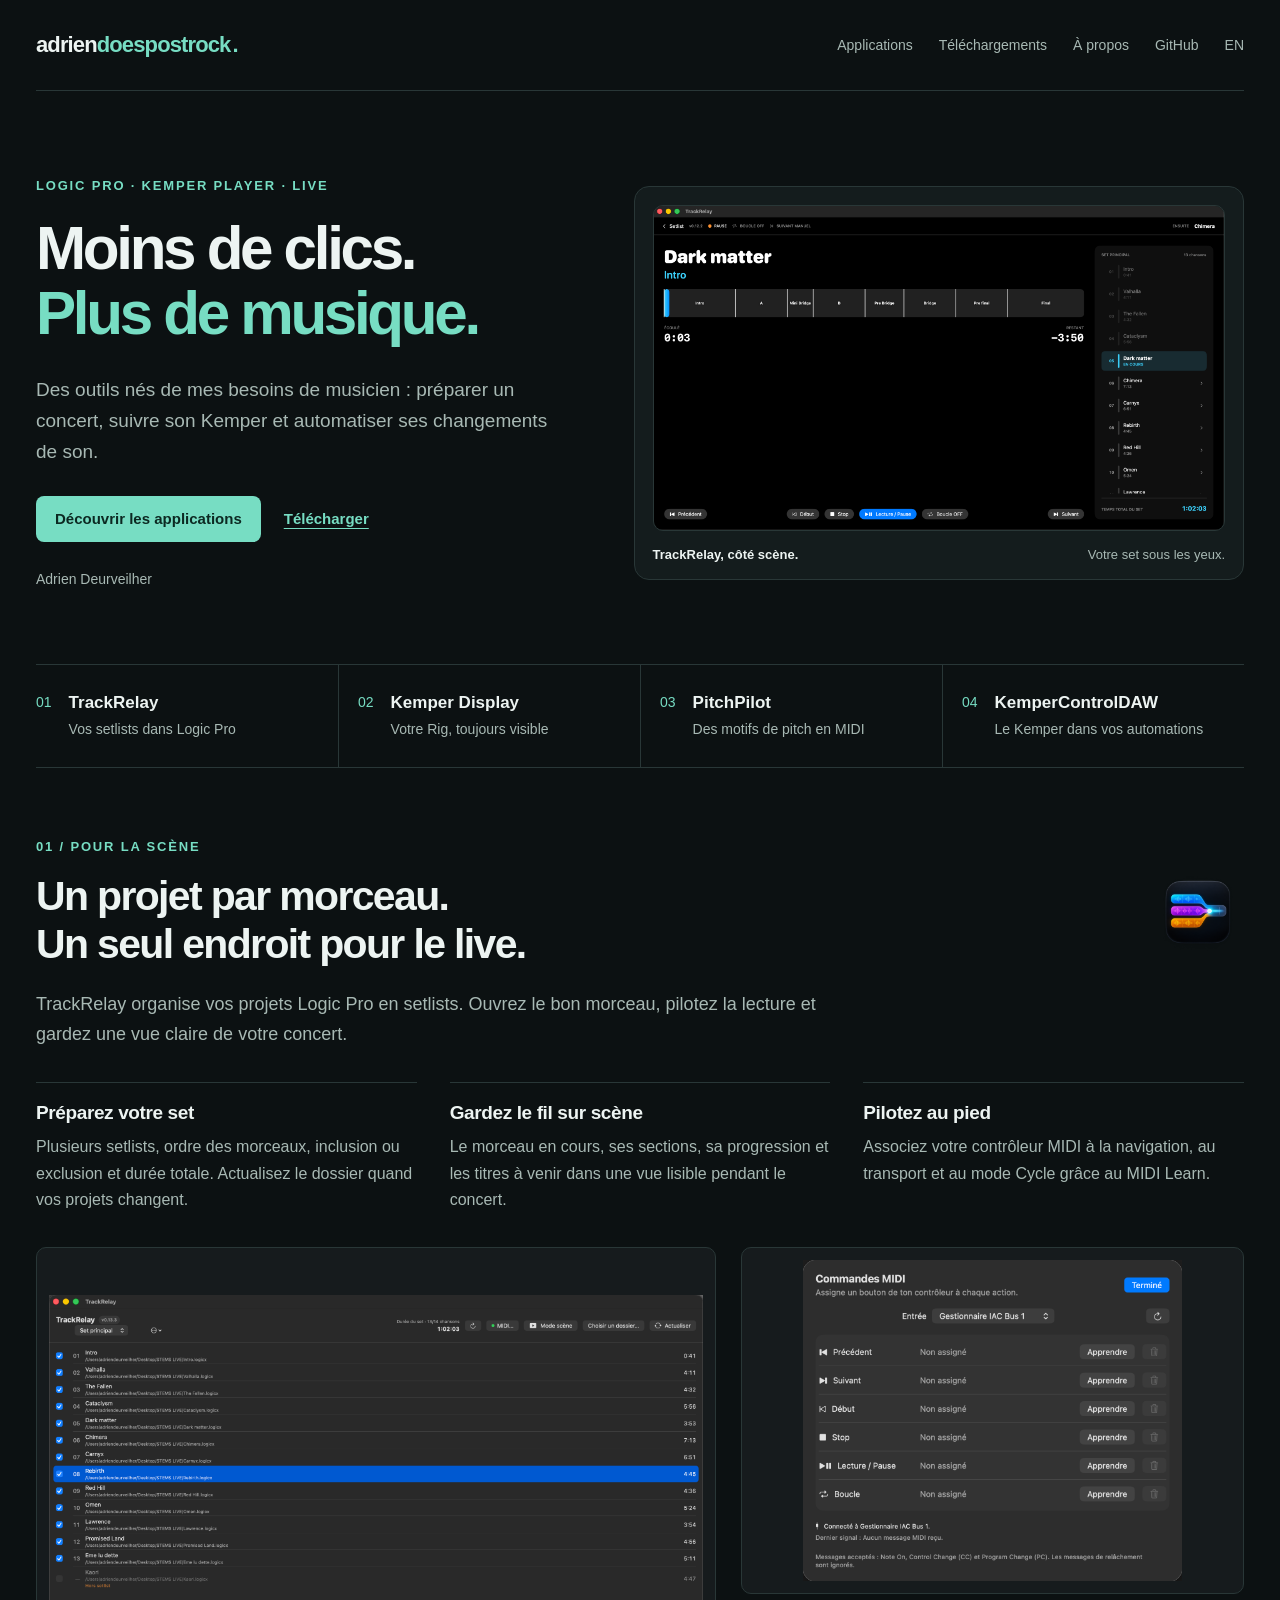
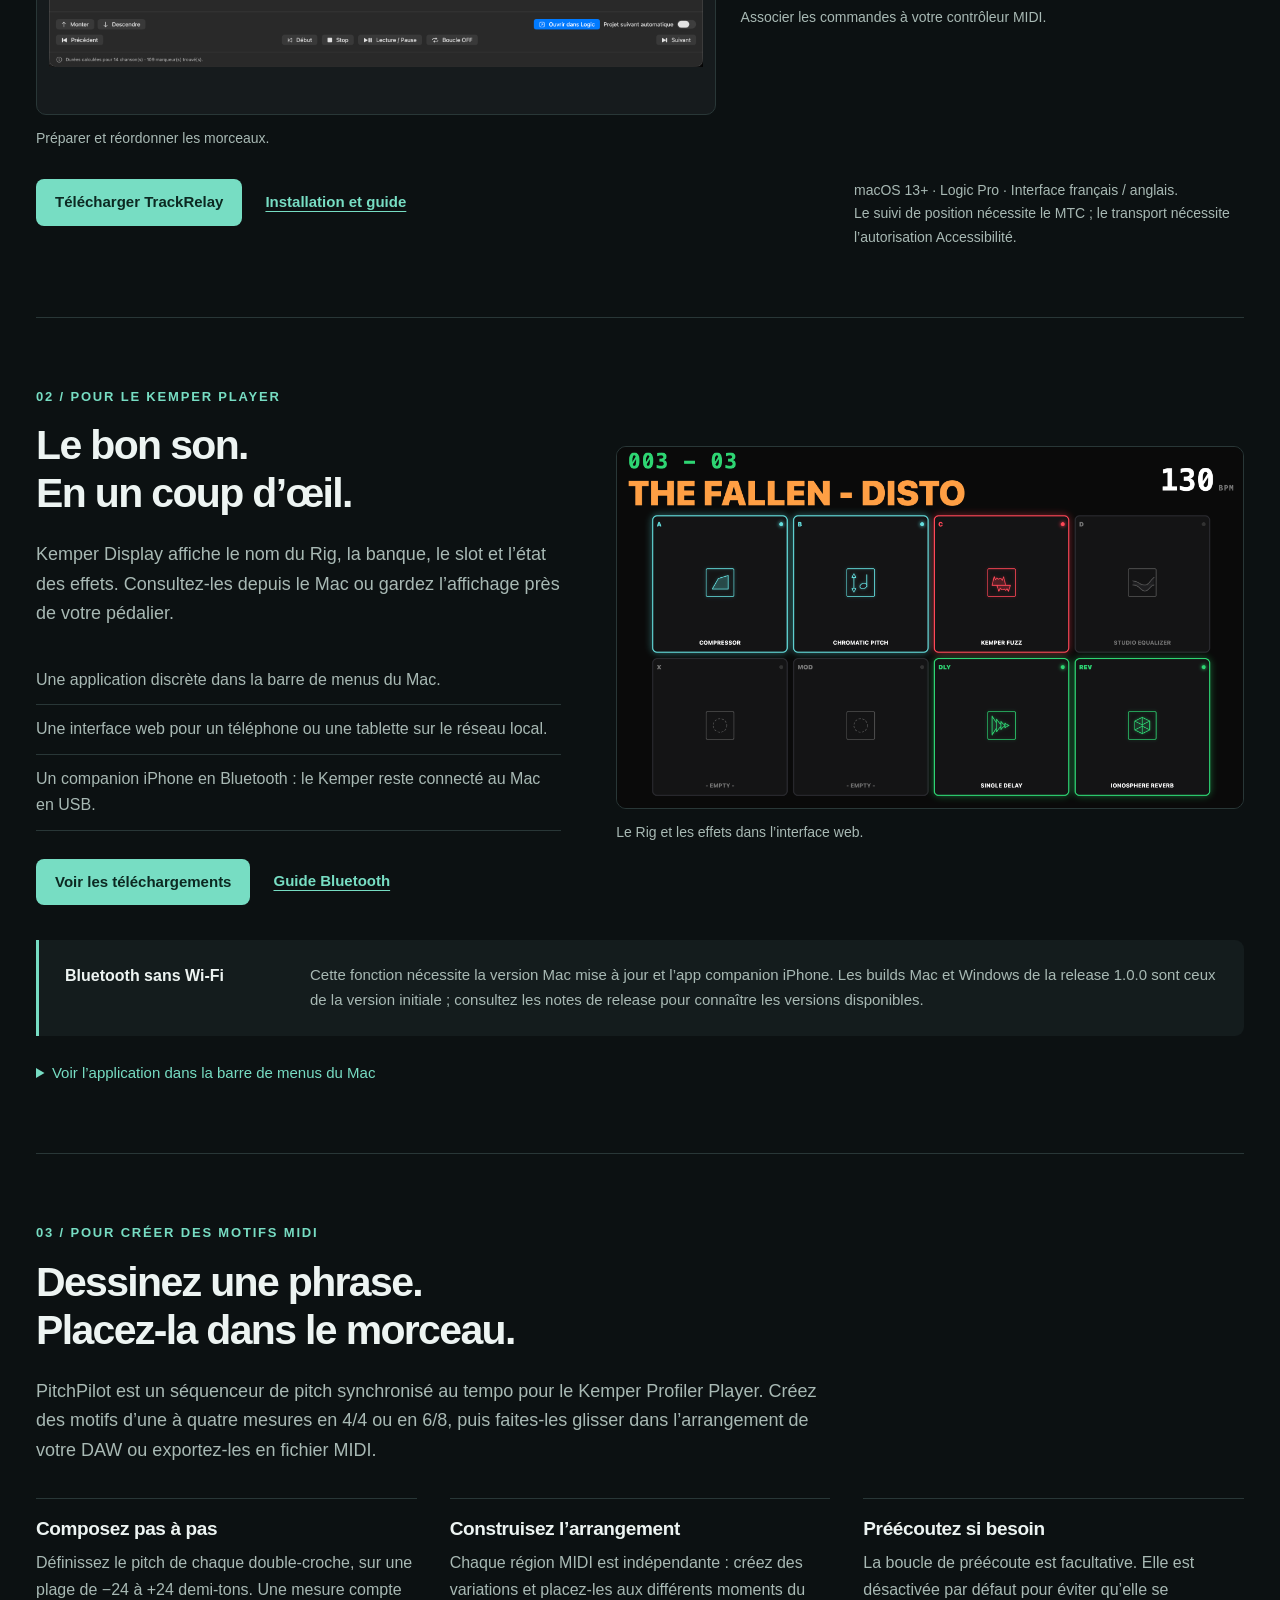
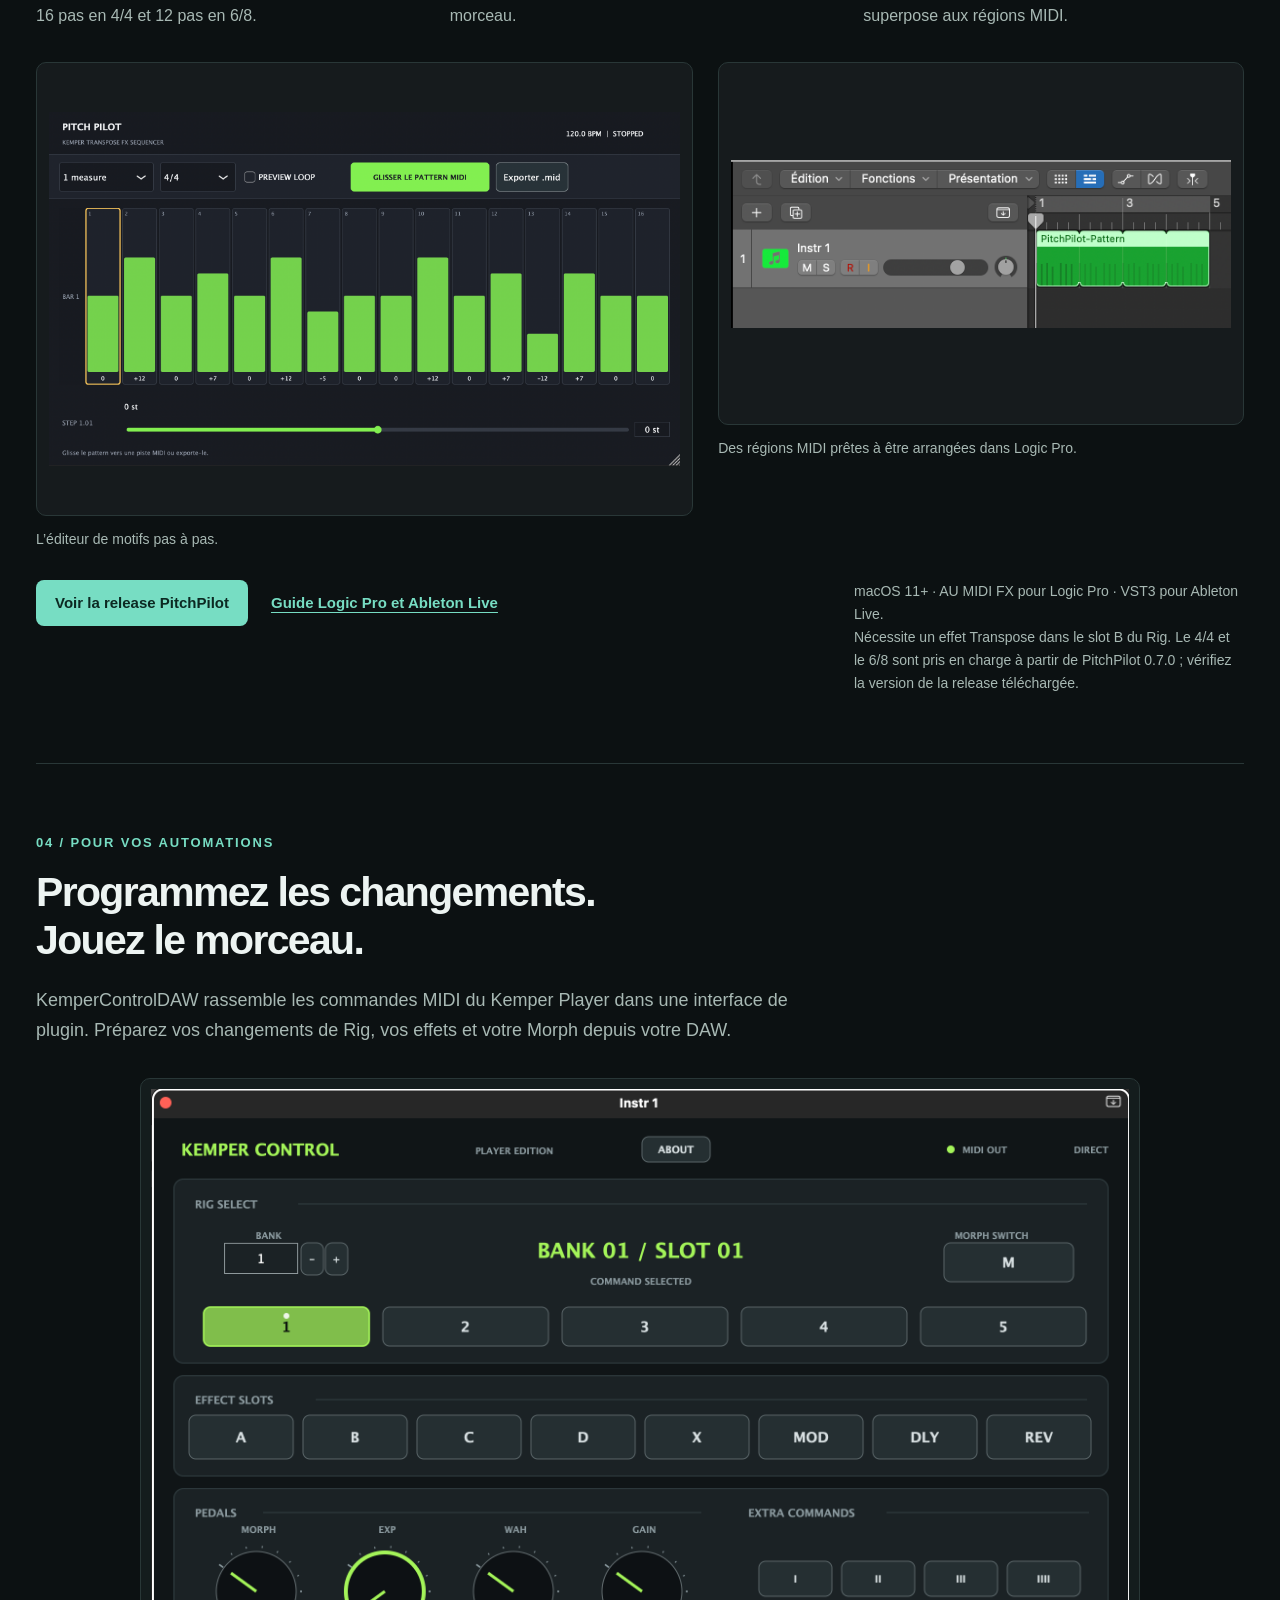
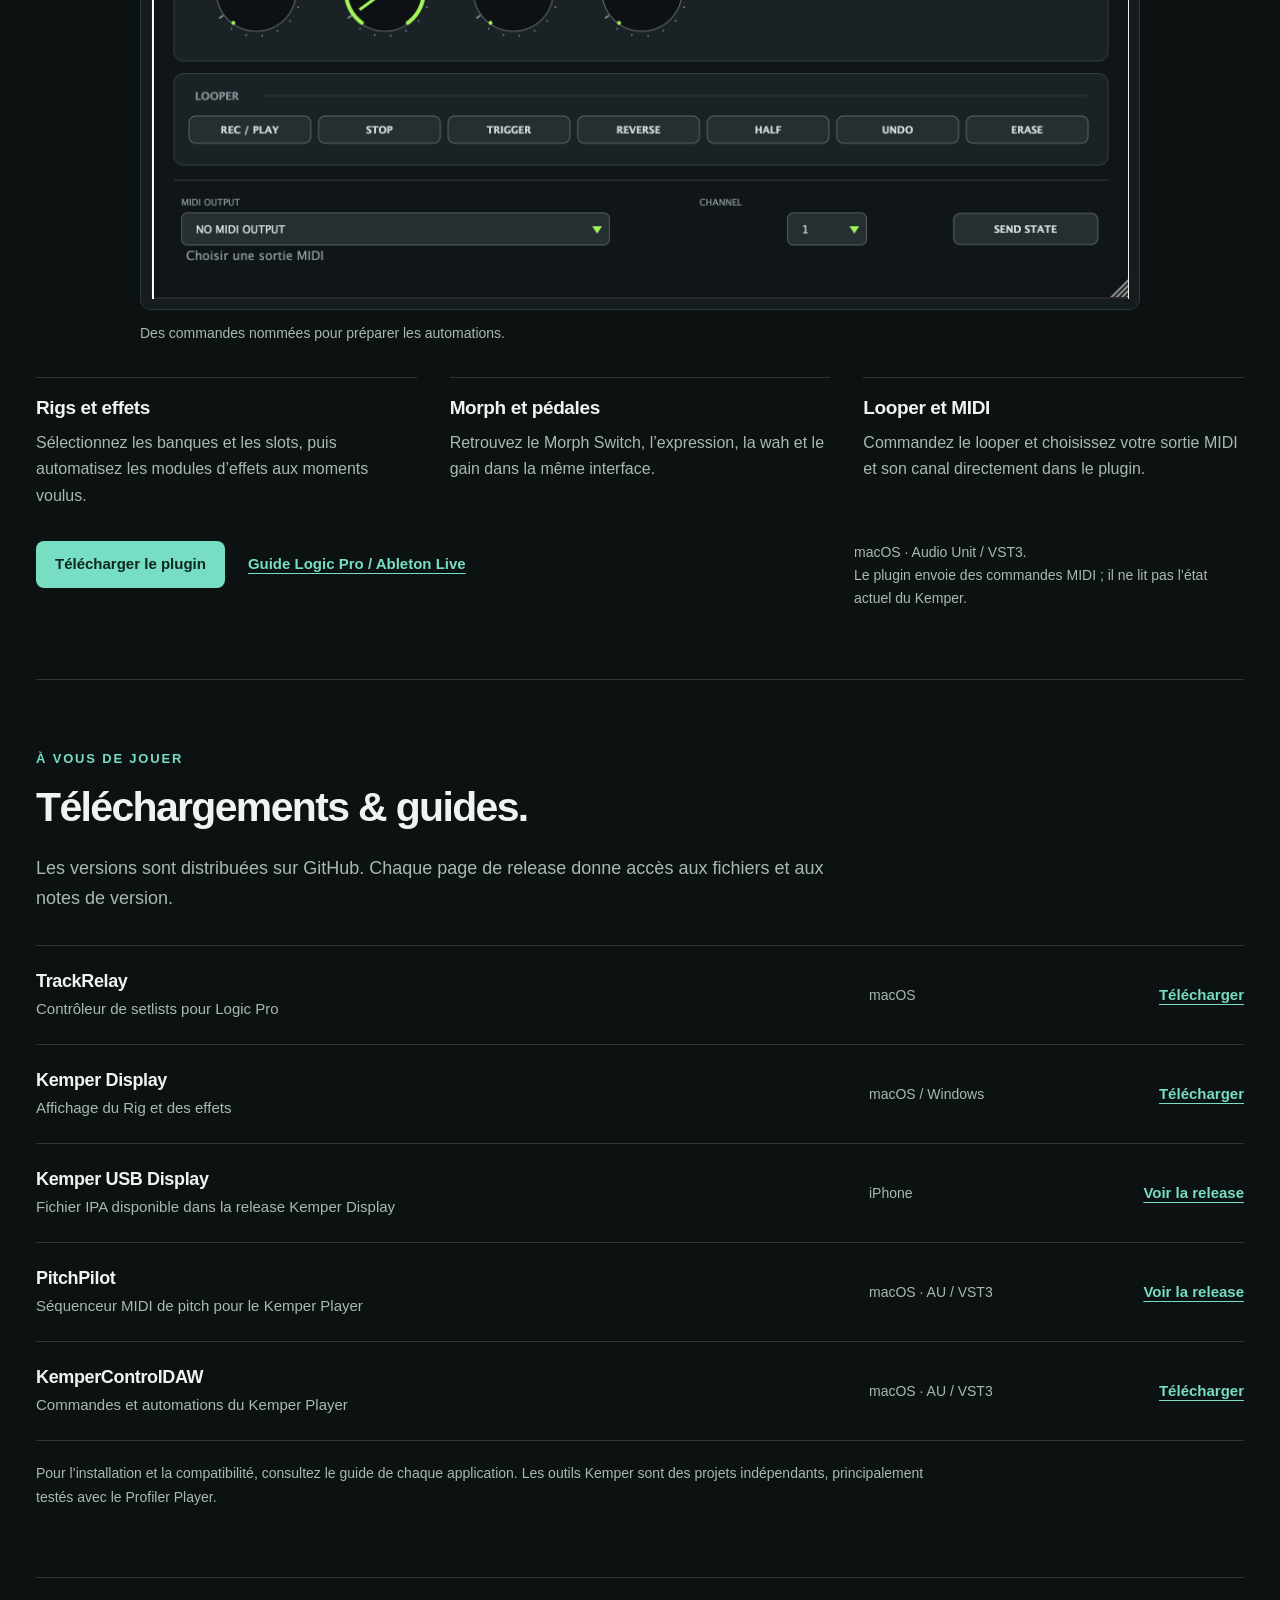
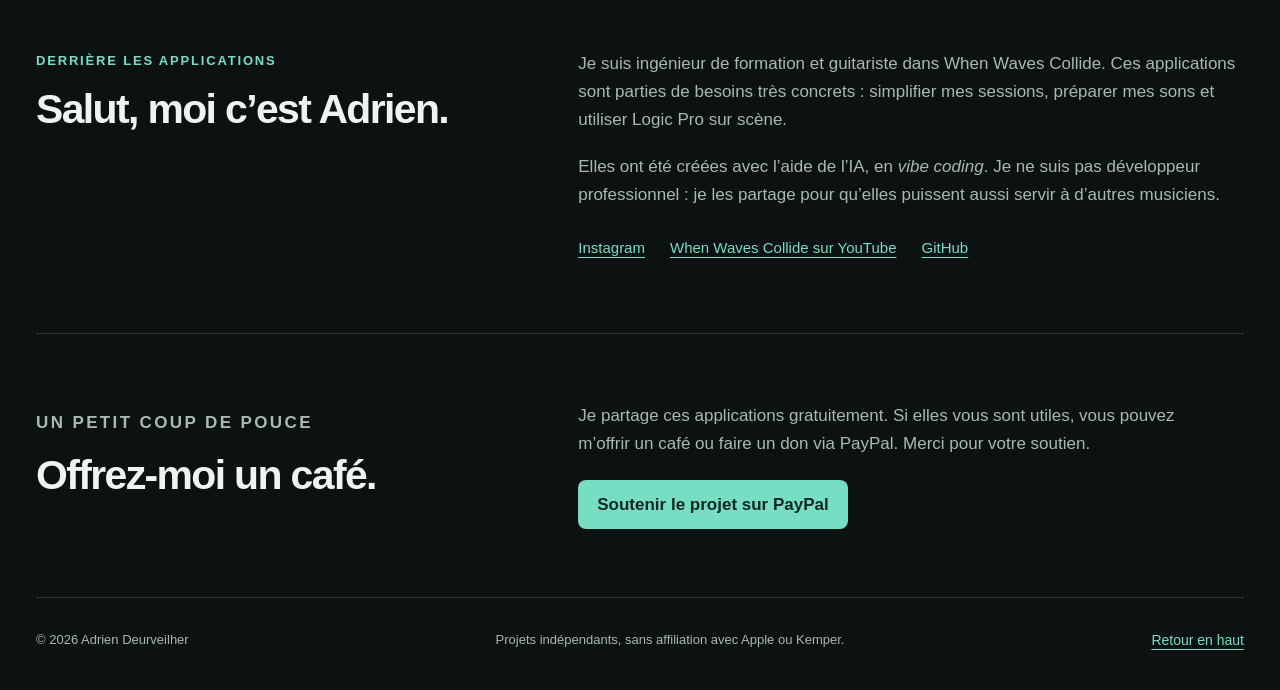
==== commit 2931a550: "Add language switch to French homepage" ====
--- a/index.html
+++ b/index.html
@@ -7,7 +7,7 @@
   <meta name="description" content="TrackRelay, PitchPilot, Kemper Display et KemperControlDAW : des applications imaginées par Adrien Deurveilher pour Logic Pro, le Kemper Player et la scène.">
   <title>Adrien Does Post Rock — Applications pour musiciens</title>
   <link rel="icon" href="assets/favicon.svg" type="image/svg+xml">
-  <link rel="stylesheet" href="styles.css?v=20261006-pitchpilot-68">
+  <link rel="stylesheet" href="styles.css?v=20261008-bilingual">
 </head>
 <body>
   <a class="skip" href="#main">Aller au contenu</a>
@@ -19,6 +19,7 @@
         <a href="#downloads">Téléchargements</a>
         <a href="#about">À propos</a>
         <a href="https://github.com/adriendoespostrock">GitHub</a>
+        <a href="index-en.html" lang="en" aria-label="Read this site in English">EN</a>
       </nav>
     </header>
     <main id="main">
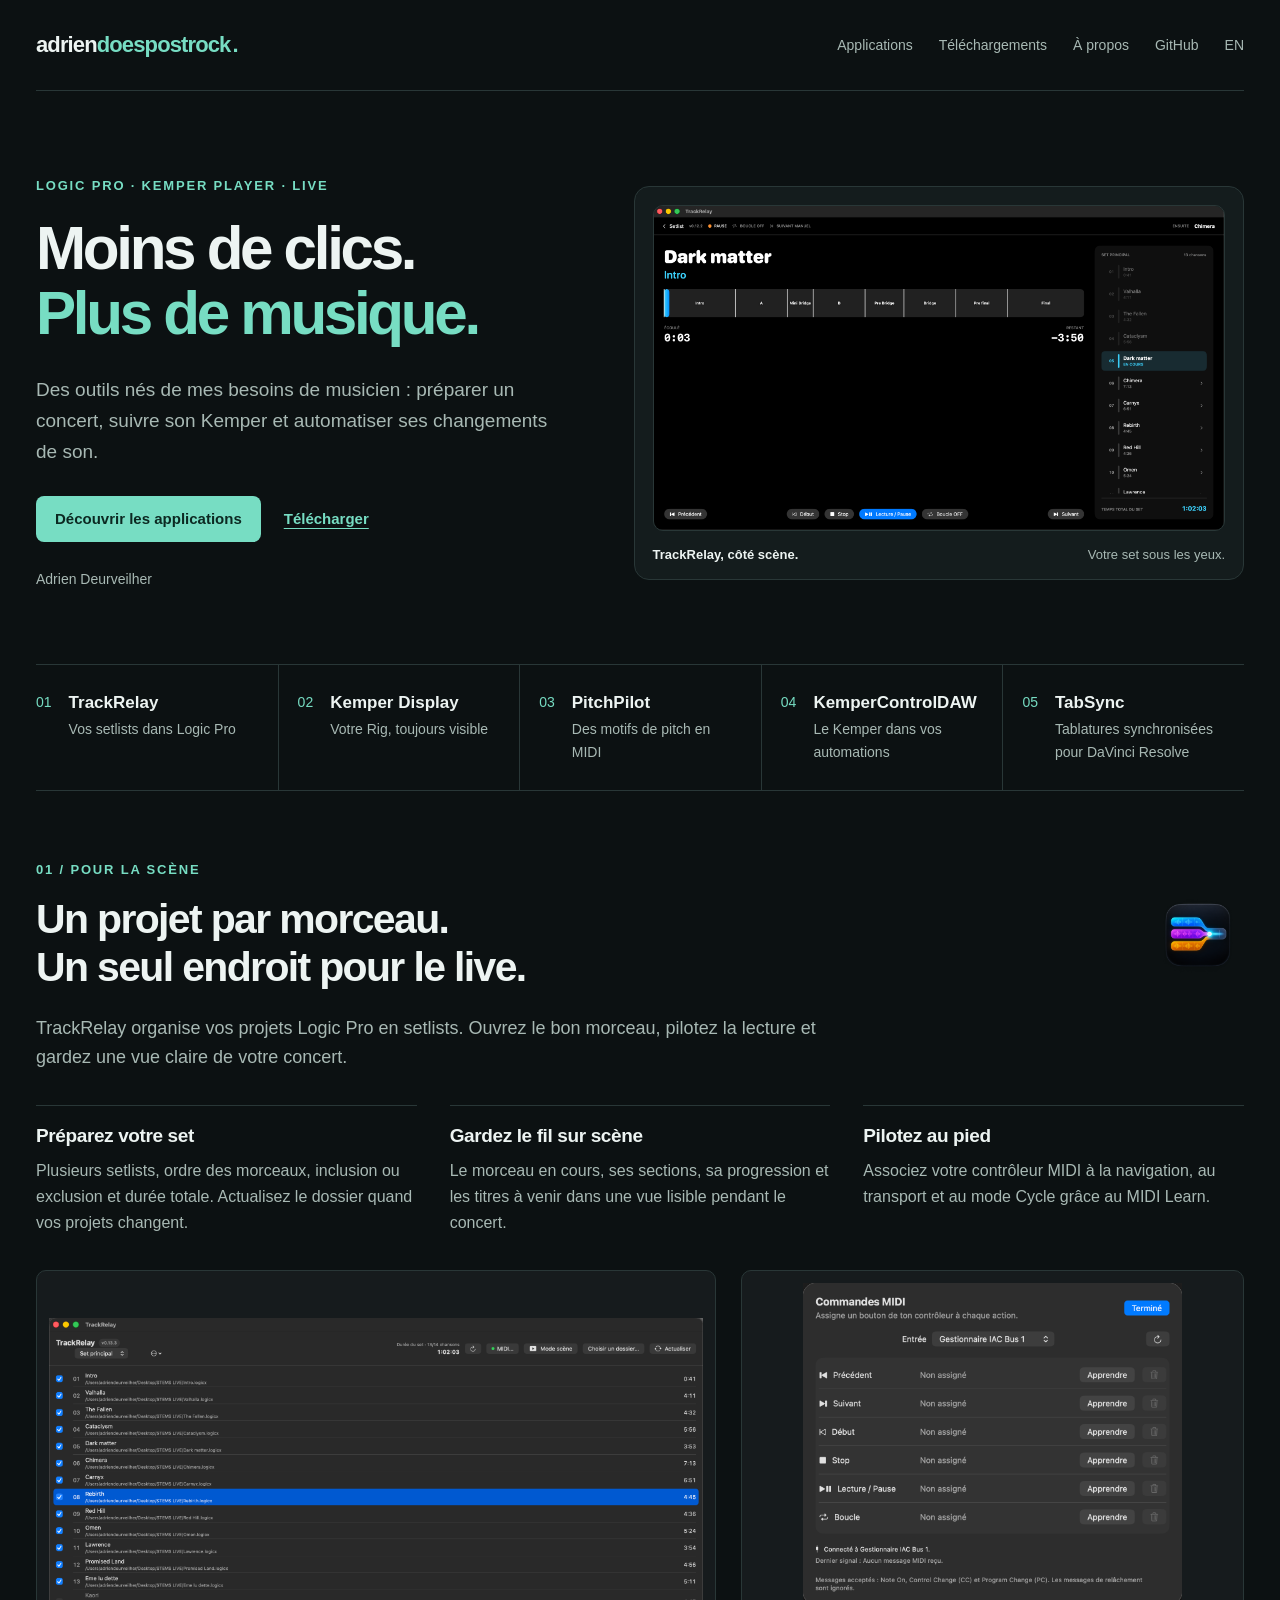
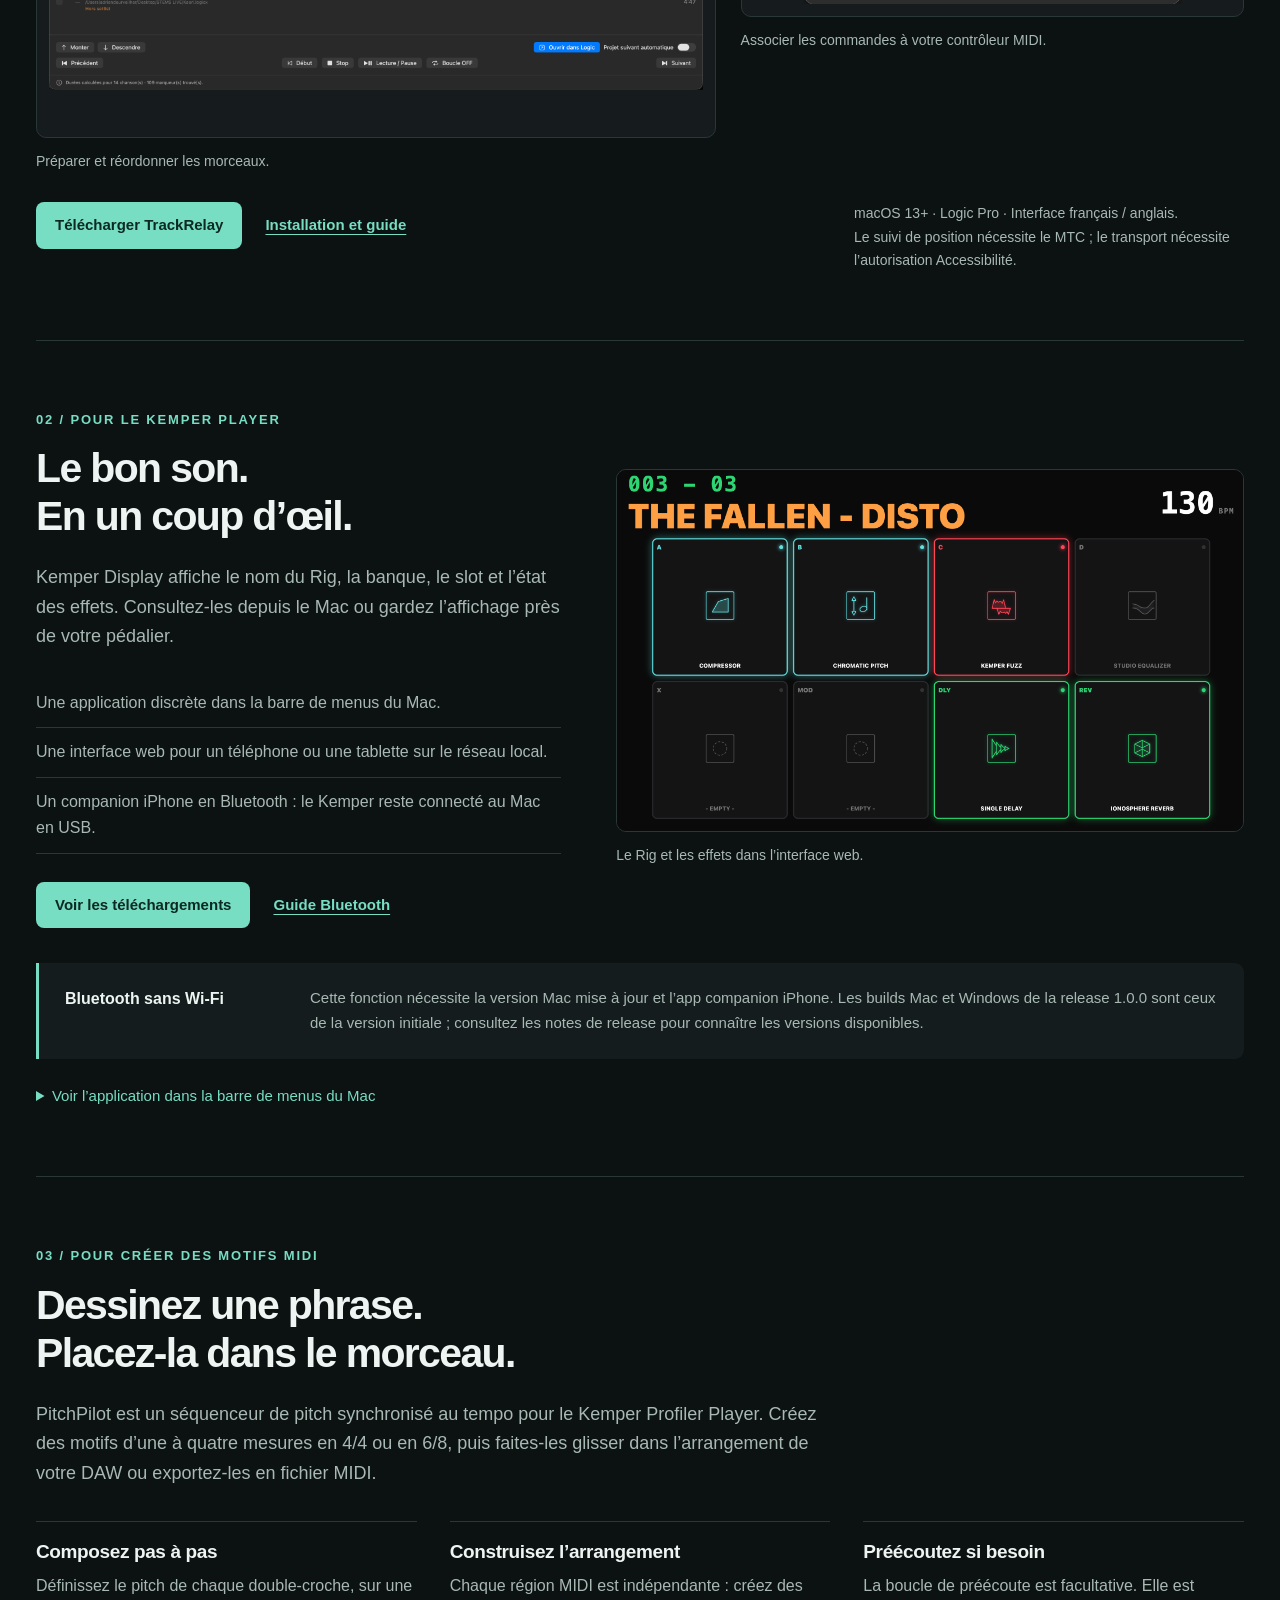
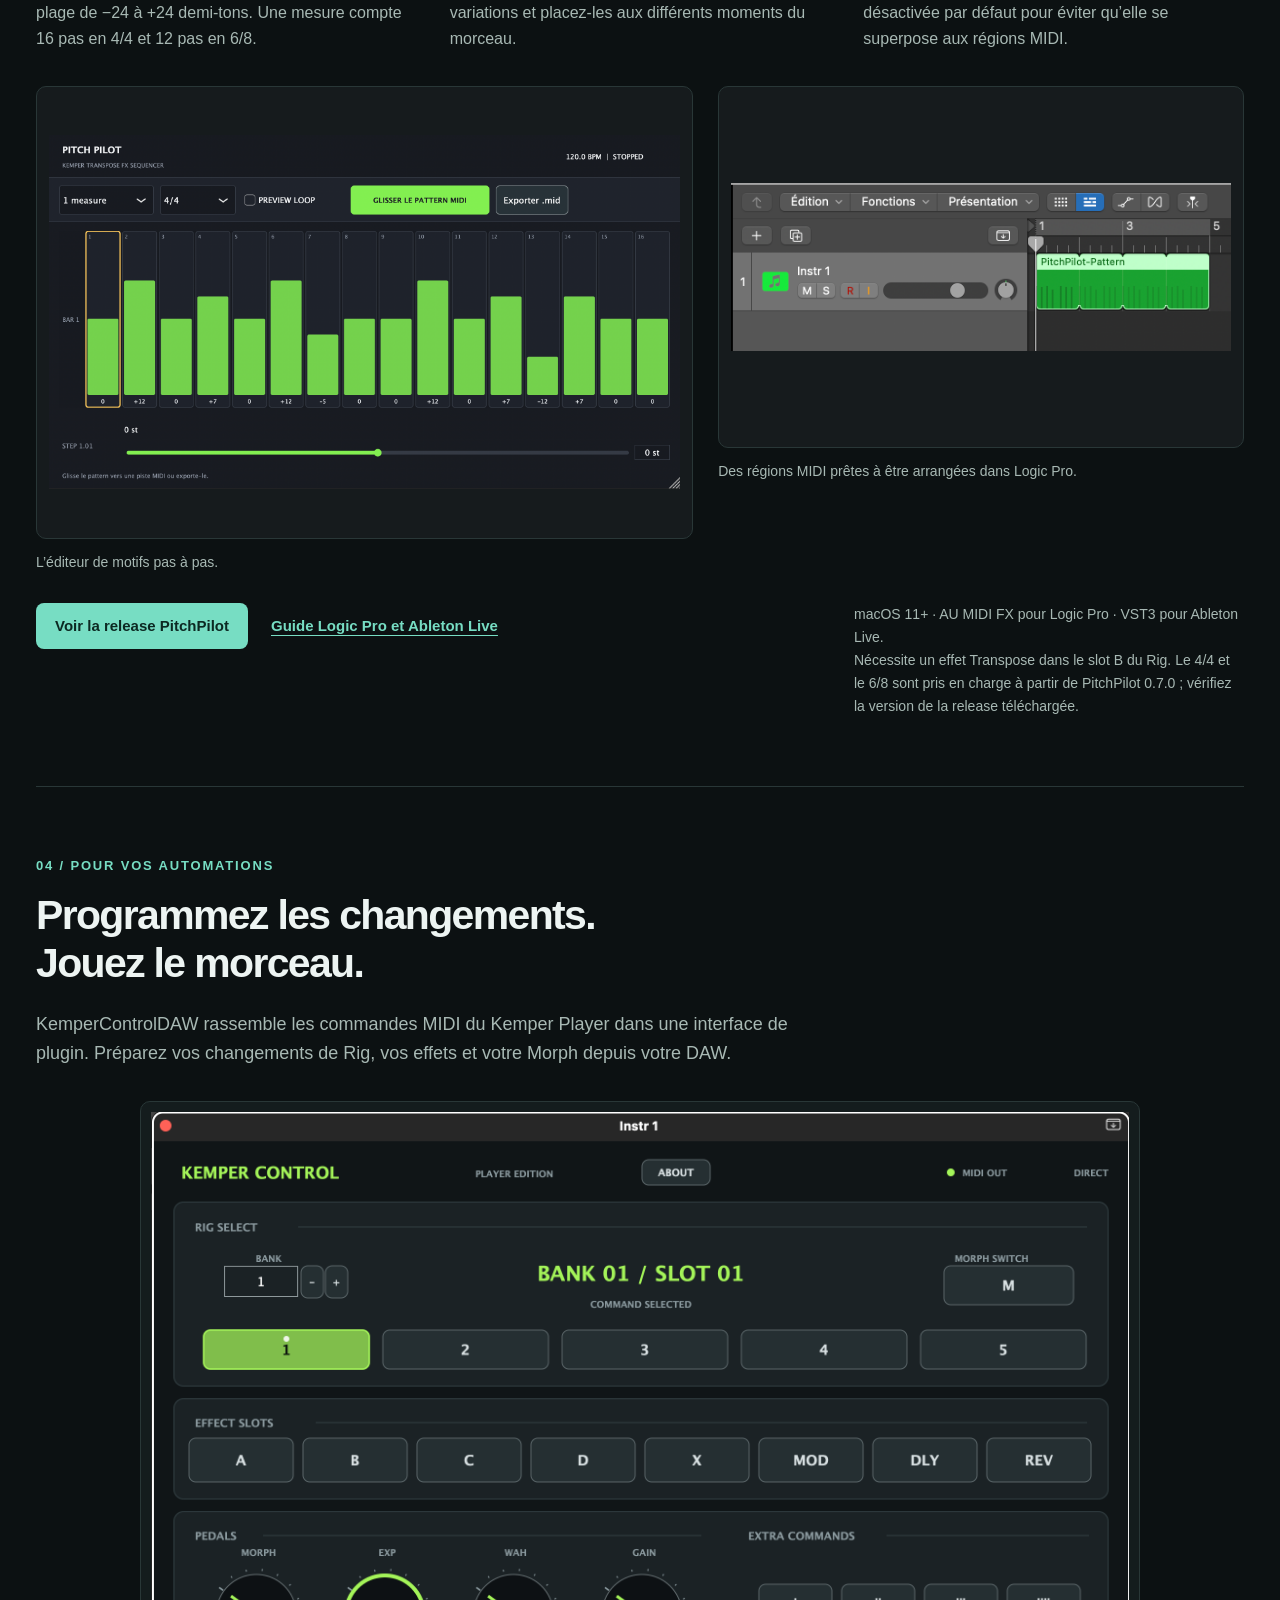
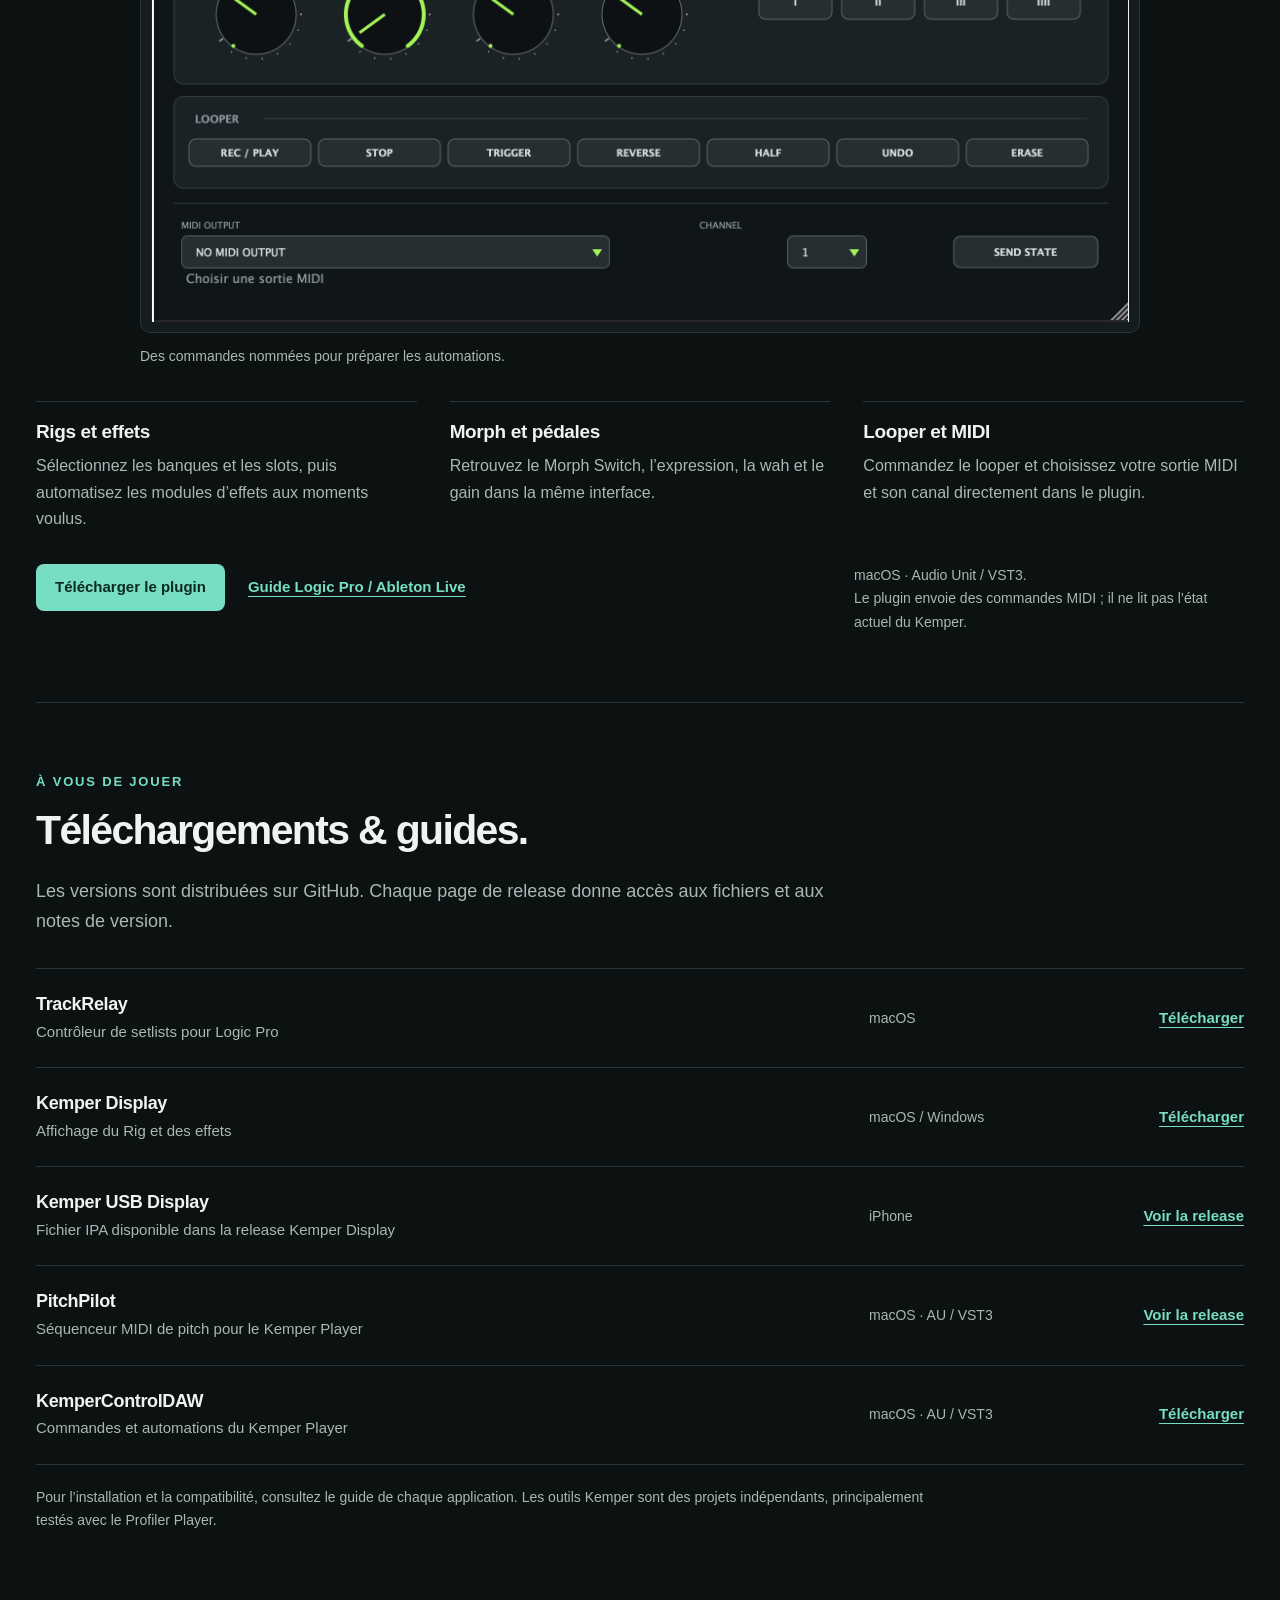
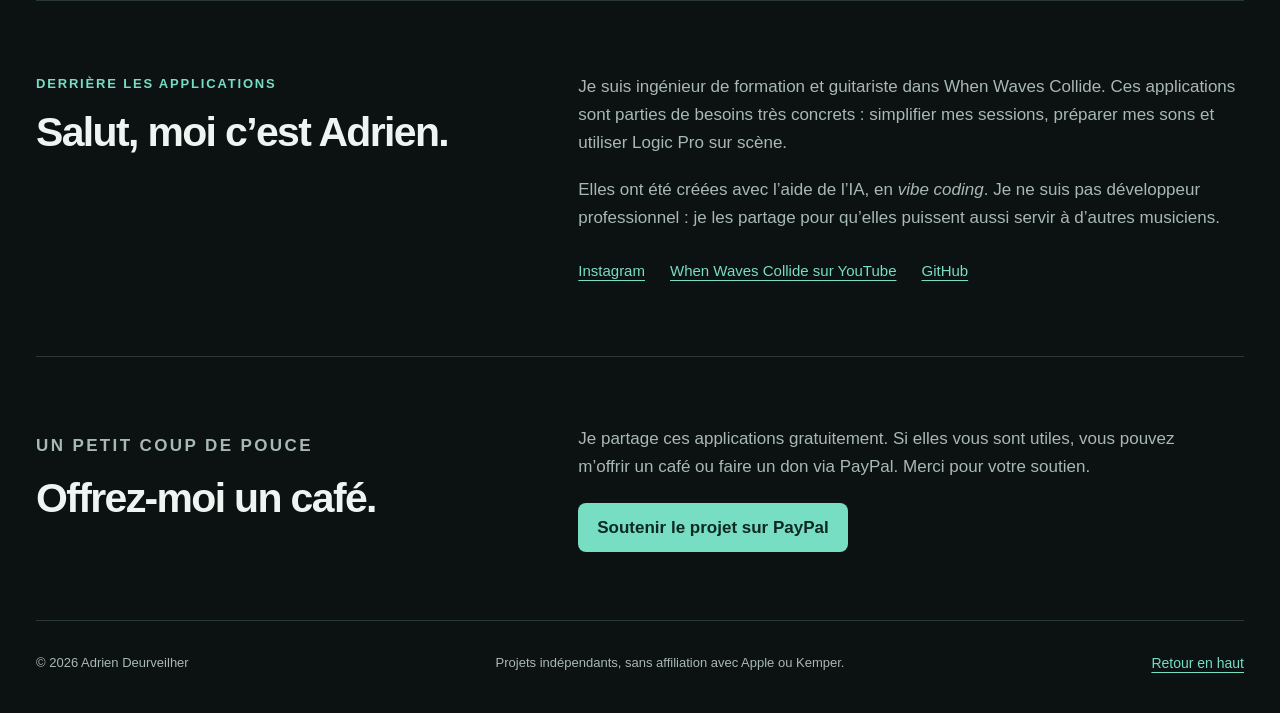
==== commit 394b6a36: "List TabSync in the French app directory" ====
--- a/index.html
+++ b/index.html
@@ -7,7 +7,7 @@
   <meta name="description" content="TrackRelay, PitchPilot, Kemper Display et KemperControlDAW : des applications imaginées par Adrien Deurveilher pour Logic Pro, le Kemper Player et la scène.">
   <title>Adrien Does Post Rock — Applications pour musiciens</title>
   <link rel="icon" href="assets/favicon.svg" type="image/svg+xml">
-  <link rel="stylesheet" href="styles.css?v=20261008-bilingual">
+  <link rel="stylesheet" href="styles.css?v=tabsync-directory">
 </head>
 <body>
   <a class="skip" href="#main">Aller au contenu</a>
@@ -42,11 +42,12 @@
         </figure>
       </section>
 
-      <section id="applications" class="directory" aria-label="Choisir une application">
+      <section id="applications" class="directory directory-five" aria-label="Choisir une application">
         <a href="#trackrelay"><span class="index">01</span><div><strong>TrackRelay</strong><span>Vos setlists dans Logic Pro</span></div><span class="platform">macOS</span></a>
         <a href="#kemper-display"><span class="index">02</span><div><strong>Kemper Display</strong><span>Votre Rig, toujours visible</span></div><span class="platform">Mac · Windows · iPhone</span></a>
         <a href="#pitchpilot"><span class="index">03</span><div><strong>PitchPilot</strong><span>Des motifs de pitch en MIDI</span></div><span class="platform">AU · VST3</span></a>
         <a href="#kemper-control"><span class="index">04</span><div><strong>KemperControlDAW</strong><span>Le Kemper dans vos automations</span></div><span class="platform">AU · VST3</span></a>
+        <a href="tabsync/"><span class="index">05</span><div><strong>TabSync</strong><span>Tablatures synchronisées pour DaVinci Resolve</span></div><span class="platform">Web</span></a>
       </section>
 
       <section id="trackrelay" class="section" aria-labelledby="trackrelay-title">
--- a/styles.css
+++ b/styles.css
@@ -5,3 +5,5 @@
 @media(max-width:760px){header{align-items:flex-start;flex-direction:column;gap:14px;padding:23px 0}.hero{grid-template-columns:1fr;padding:44px 0 42px;gap:35px}.hero h1{font-size:clamp(40px,8vw,60px)}.hero-shot{transform:none;padding:12px;max-width:650px}.hero-note{margin-top:20px}.lead{font-size:18px}.directory{grid-template-columns:1fr}.directory>a,.directory>a:first-child{padding:20px 0}.directory>a+a{border-left:0;border-top:1px solid var(--line)}.directory .platform{display:block;margin-left:auto;text-align:right;max-width:100px}.section{padding:44px 0}.features{grid-template-columns:1fr;gap:20px}.gallery{grid-template-columns:1fr;gap:25px}.gallery img{aspect-ratio:auto;padding:8px}.product-grid{grid-template-columns:1fr;gap:27px}.connection-note{grid-template-columns:1fr;gap:10px;padding:20px}.download-list>div{grid-template-columns:1fr auto;gap:8px 12px}.download-list>div>div{grid-column:1/-1}.download-list a{grid-column:2}.about{grid-template-columns:1fr;gap:9px}.app-icon{width:58px;height:58px;margin:0;align-self:flex-start}.section-heading h2{font-size:30px}.eyebrow{font-size:12px}.hero-shot figcaption{font-size:13px}footer{flex-direction:column;gap:9px}}
 @media(max-width:390px){.wrap{padding:0 19px}nav{gap:12px}.directory .platform{display:none}.actions{gap:18px}.brand{font-size:20px}.app-icon{display:none}}
 @media(prefers-reduced-motion:reduce){html{scroll-behavior:auto}}
+@media(min-width:1001px){.directory.directory-five{grid-template-columns:repeat(5,minmax(0,1fr))}}
+@media(min-width:761px) and (max-width:1000px){.directory.directory-five>a:last-child{grid-column:1/-1;border-left:0;border-top:1px solid var(--line);padding-left:0}}
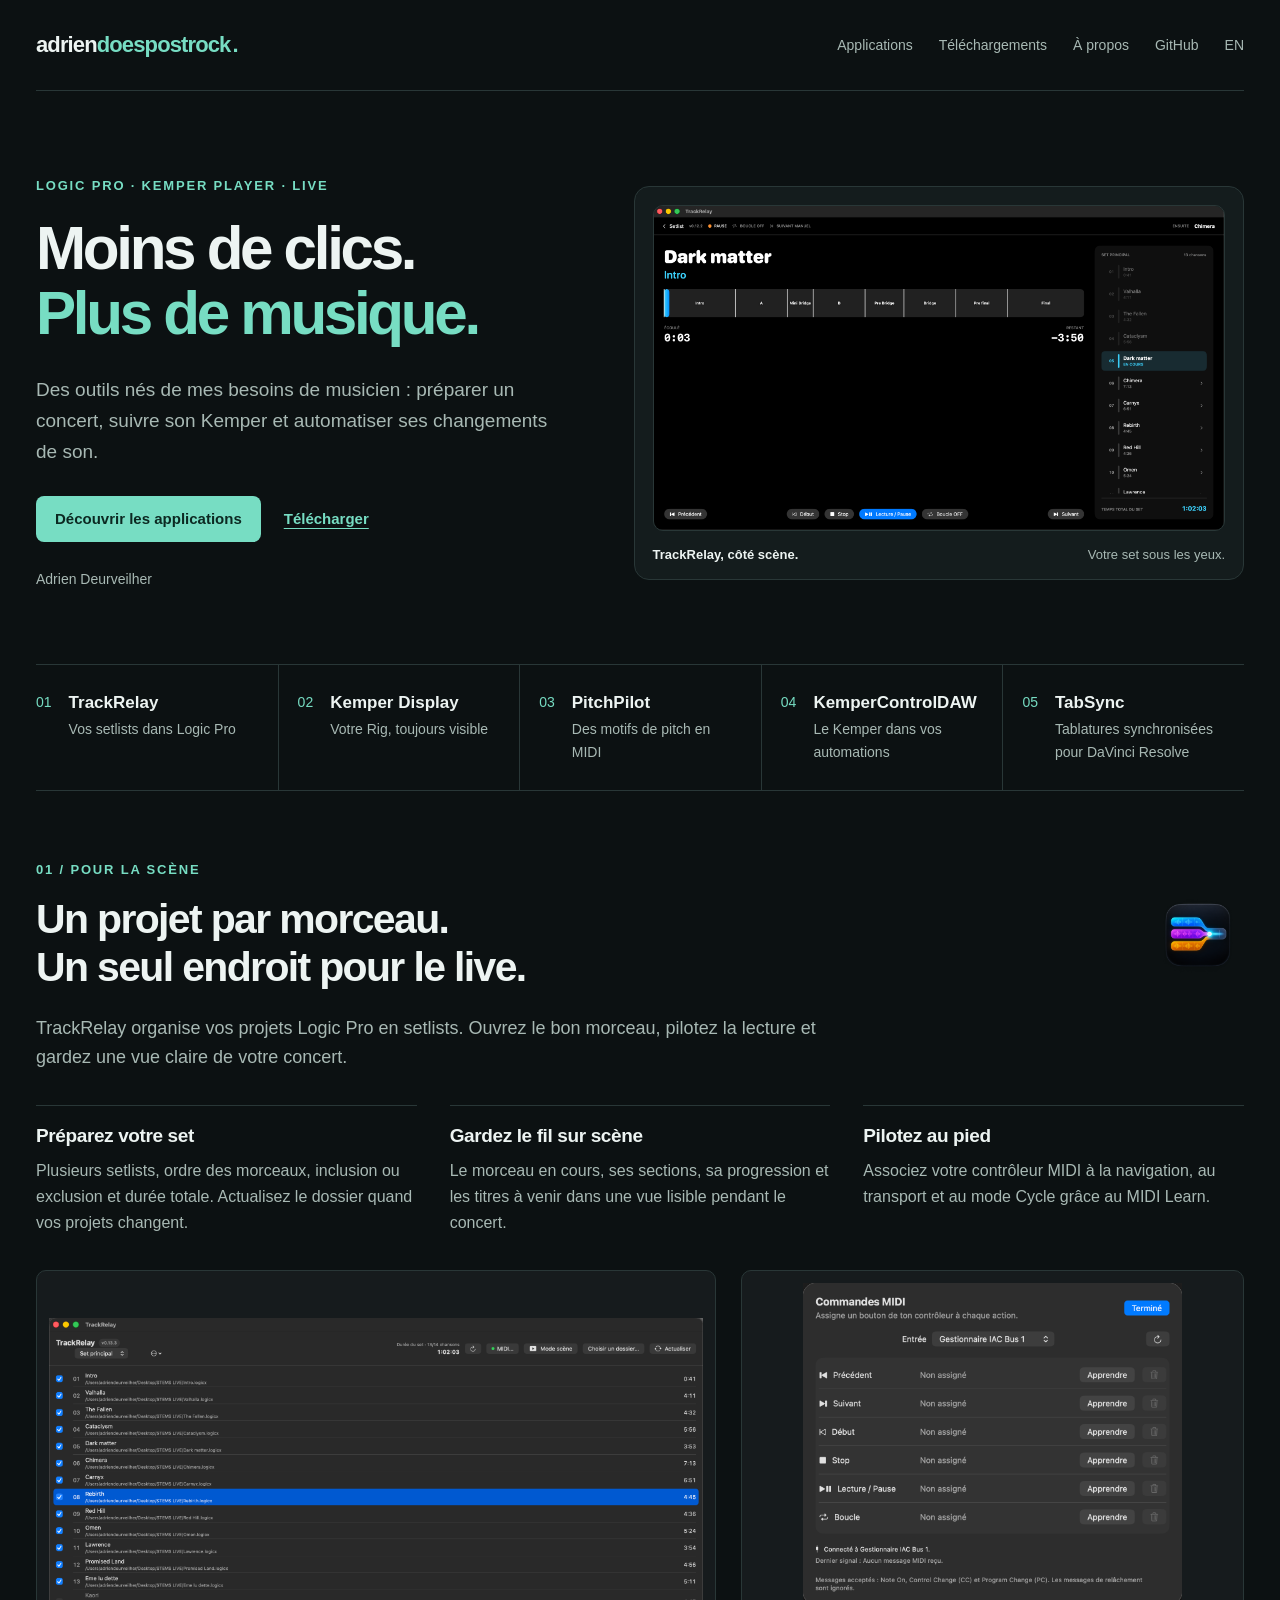
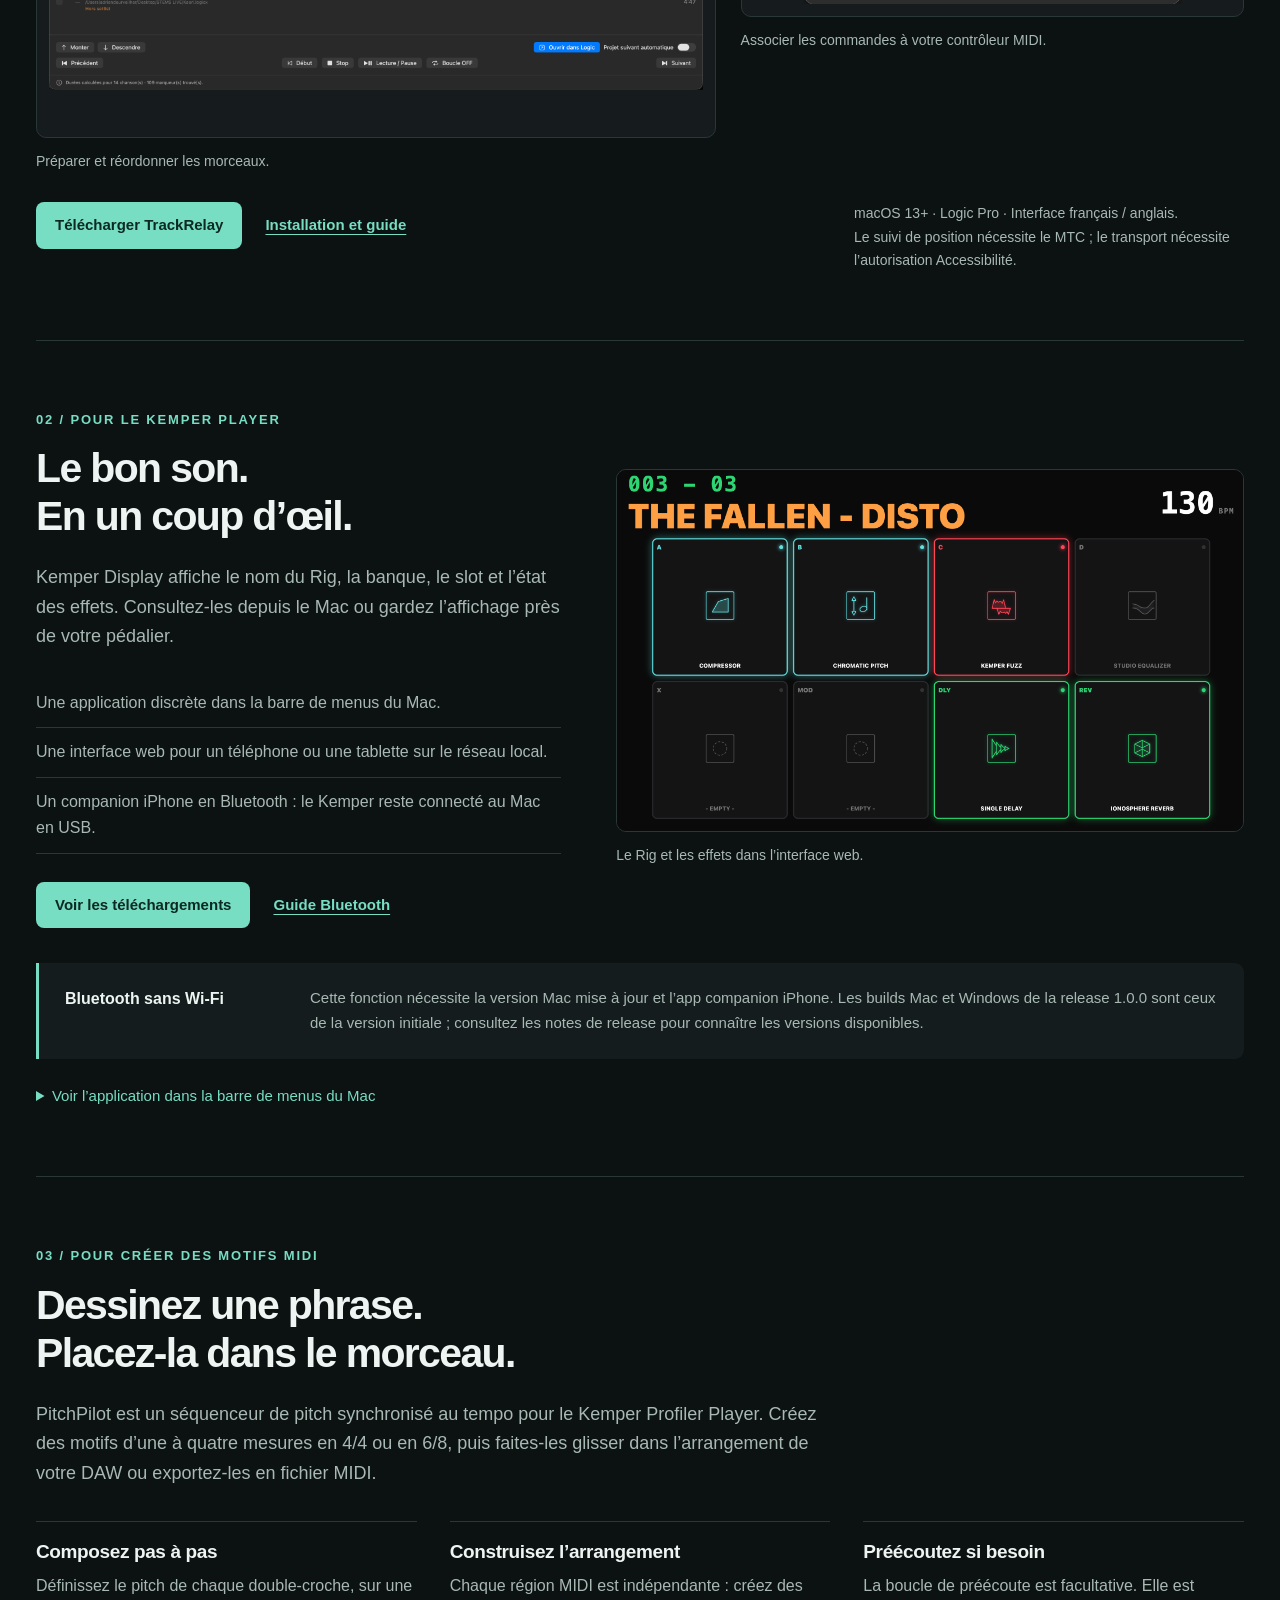
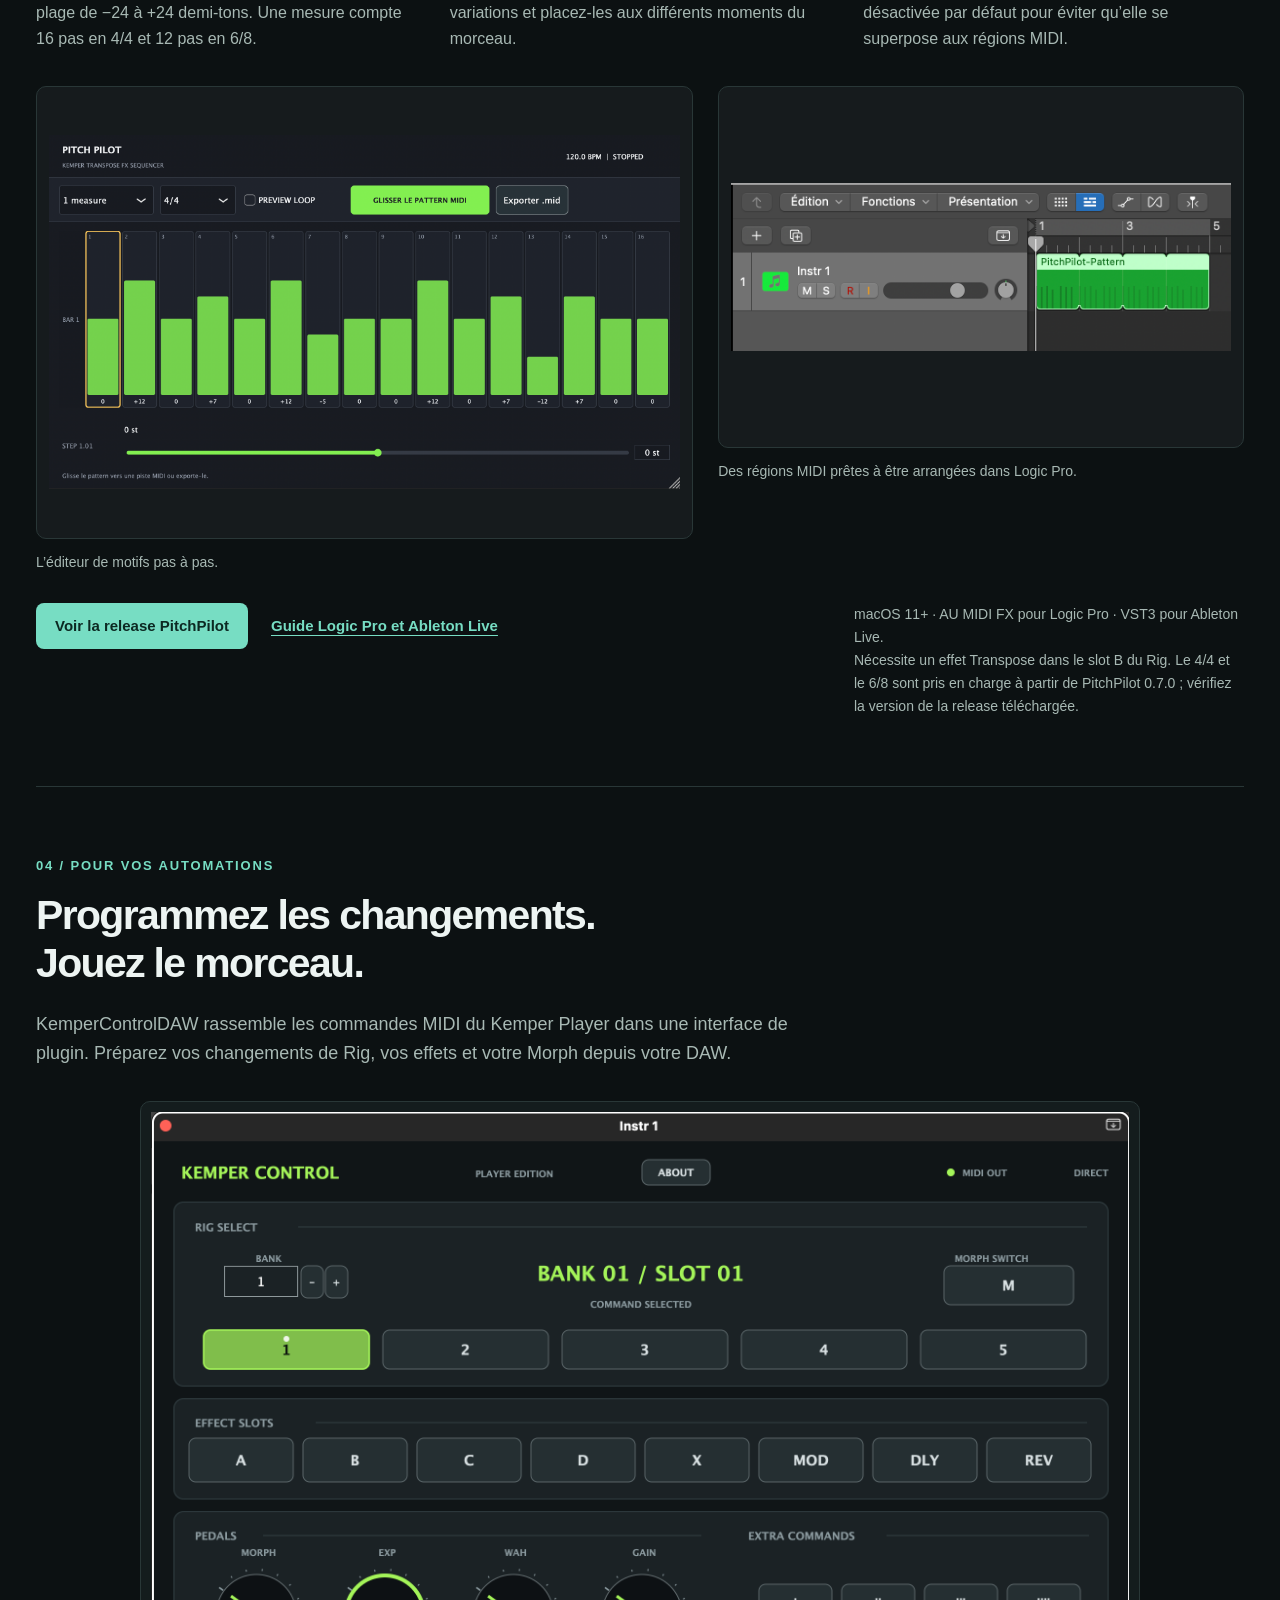
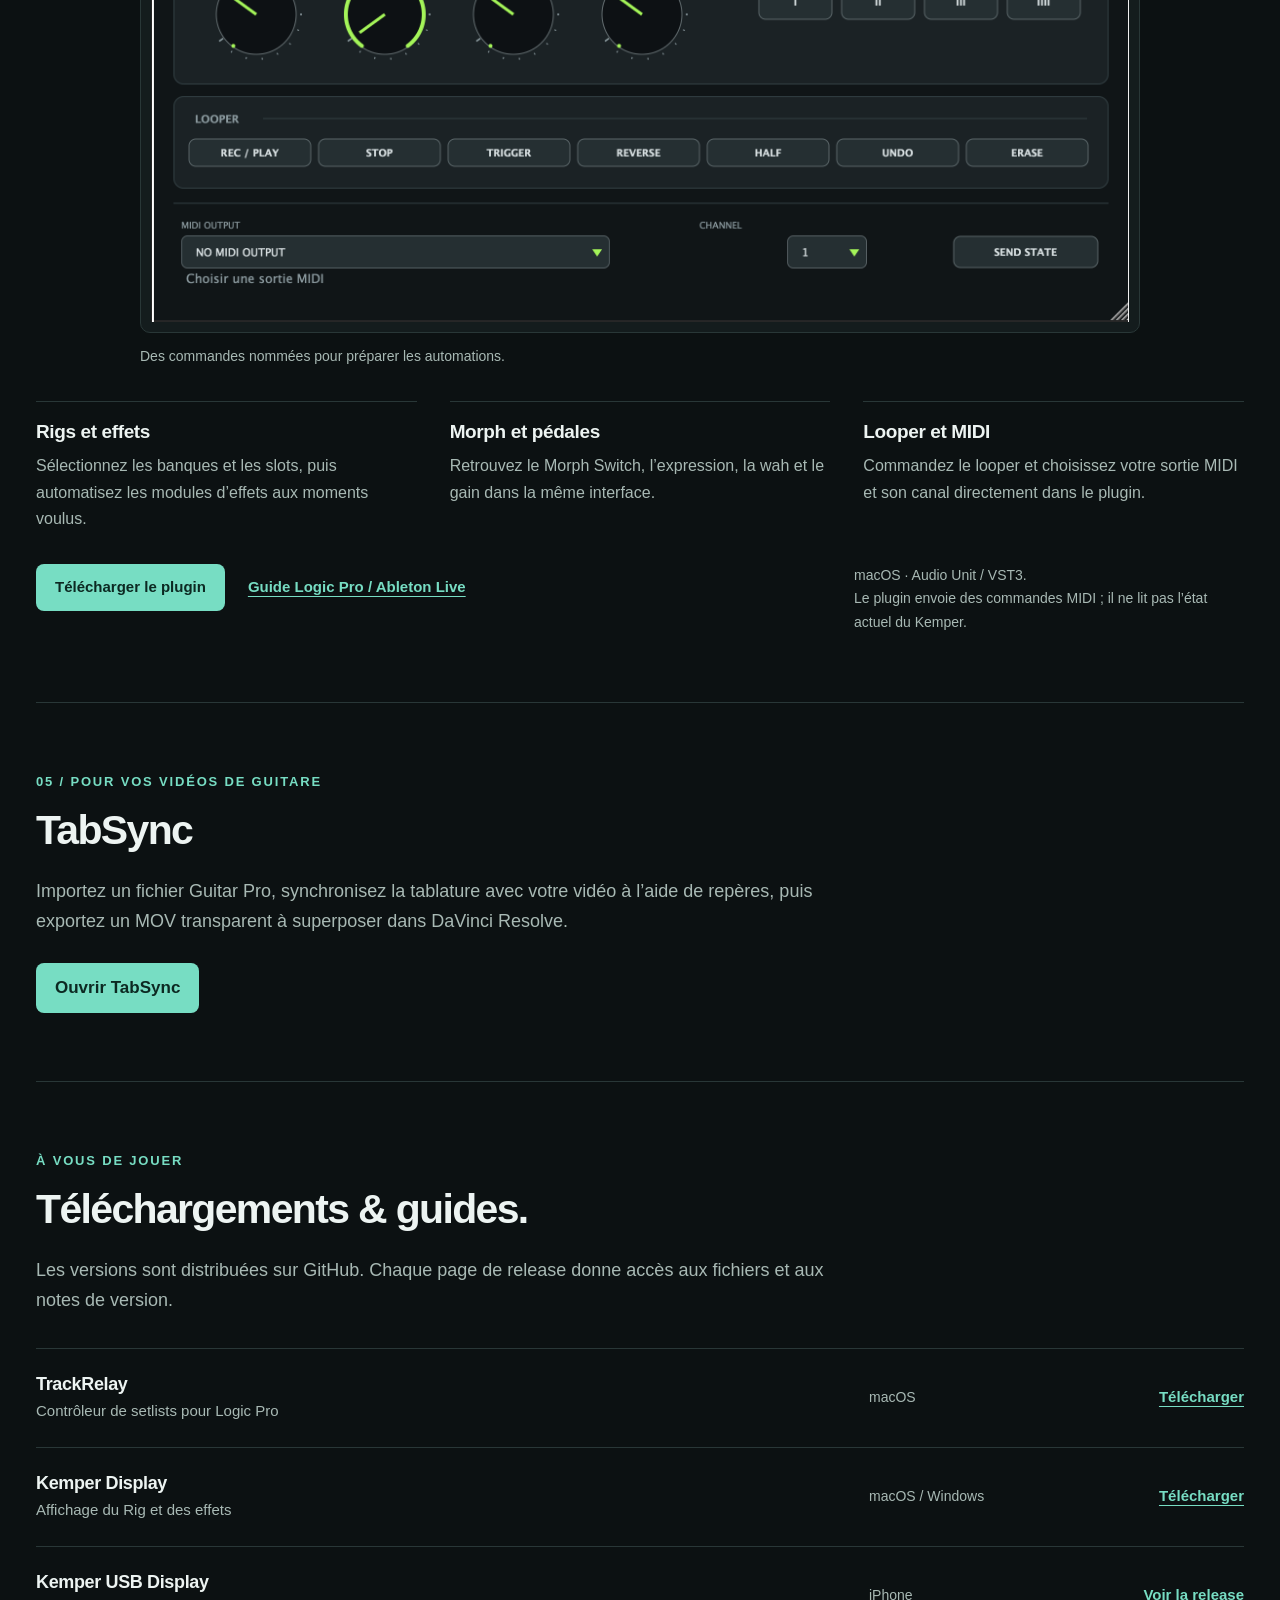
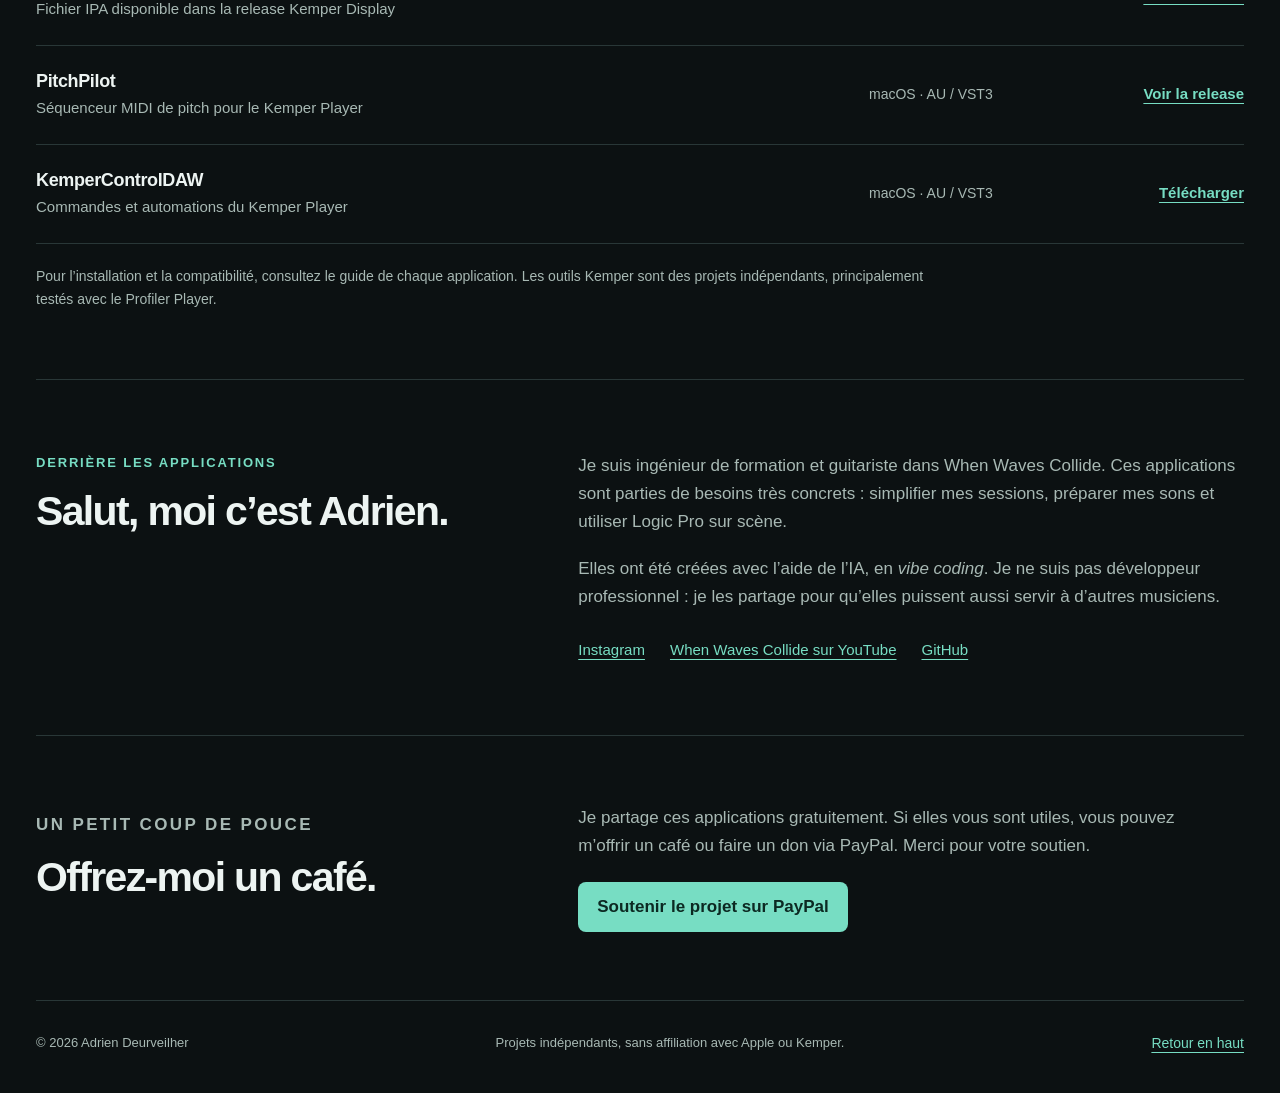
==== commit 8e0bb709: "Add a short TabSync overview to index.html" ====
--- a/index.html
+++ b/index.html
@@ -47,7 +47,7 @@
         <a href="#kemper-display"><span class="index">02</span><div><strong>Kemper Display</strong><span>Votre Rig, toujours visible</span></div><span class="platform">Mac · Windows · iPhone</span></a>
         <a href="#pitchpilot"><span class="index">03</span><div><strong>PitchPilot</strong><span>Des motifs de pitch en MIDI</span></div><span class="platform">AU · VST3</span></a>
         <a href="#kemper-control"><span class="index">04</span><div><strong>KemperControlDAW</strong><span>Le Kemper dans vos automations</span></div><span class="platform">AU · VST3</span></a>
-        <a href="tabsync/"><span class="index">05</span><div><strong>TabSync</strong><span>Tablatures synchronisées pour DaVinci Resolve</span></div><span class="platform">Web</span></a>
+        <a href="#tabsync"><span class="index">05</span><div><strong>TabSync</strong><span>Tablatures synchronisées pour DaVinci Resolve</span></div><span class="platform">Web</span></a>
       </section>
 
       <section id="trackrelay" class="section" aria-labelledby="trackrelay-title">
@@ -108,6 +108,13 @@
         <div class="product-bottom"><div class="actions"><a class="button" href="https://github.com/adriendoespostrock/KemperControlDAW/releases/latest">Télécharger le plugin</a><a class="text-link" href="https://github.com/adriendoespostrock/KemperControlDAW#installation">Guide Logic Pro / Ableton Live</a></div><p class="note">macOS · Audio Unit / VST3.<br>Le plugin envoie des commandes MIDI ; il ne lit pas l’état actuel du Kemper.</p></div>
       </section>
 
+      <section id="tabsync" class="section" aria-labelledby="tabsync-title">
+        <p class="eyebrow">05 / Pour vos vidéos de guitare</p>
+        <h2 id="tabsync-title">TabSync</h2>
+        <p class="intro">Importez un fichier Guitar Pro, synchronisez la tablature avec votre vidéo à l’aide de repères, puis exportez un MOV transparent à superposer dans DaVinci Resolve.</p>
+        <a class="button" href="tabsync/">Ouvrir TabSync</a>
+      </section>
+
       <section id="downloads" class="section" aria-labelledby="downloads-title">
         <p class="eyebrow">À vous de jouer</p>
         <h2 id="downloads-title">Téléchargements &amp; guides.</h2>
